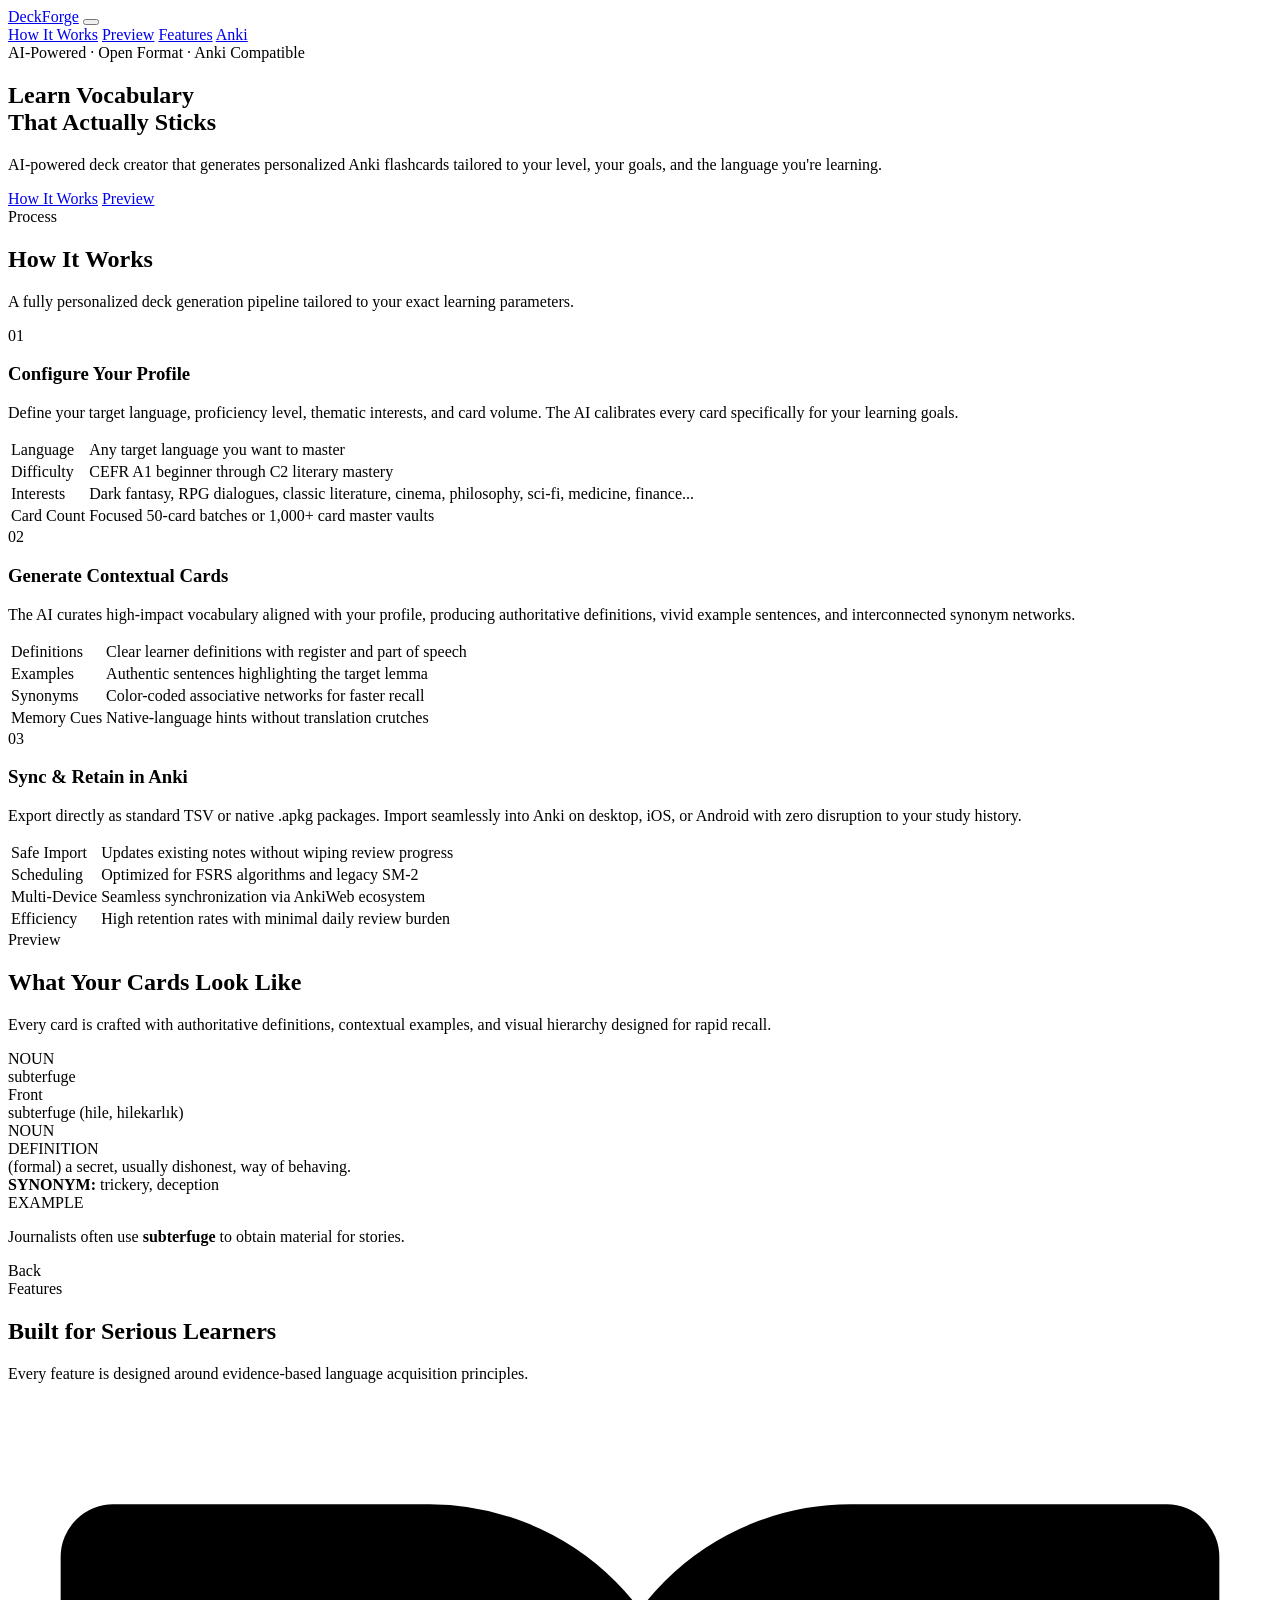
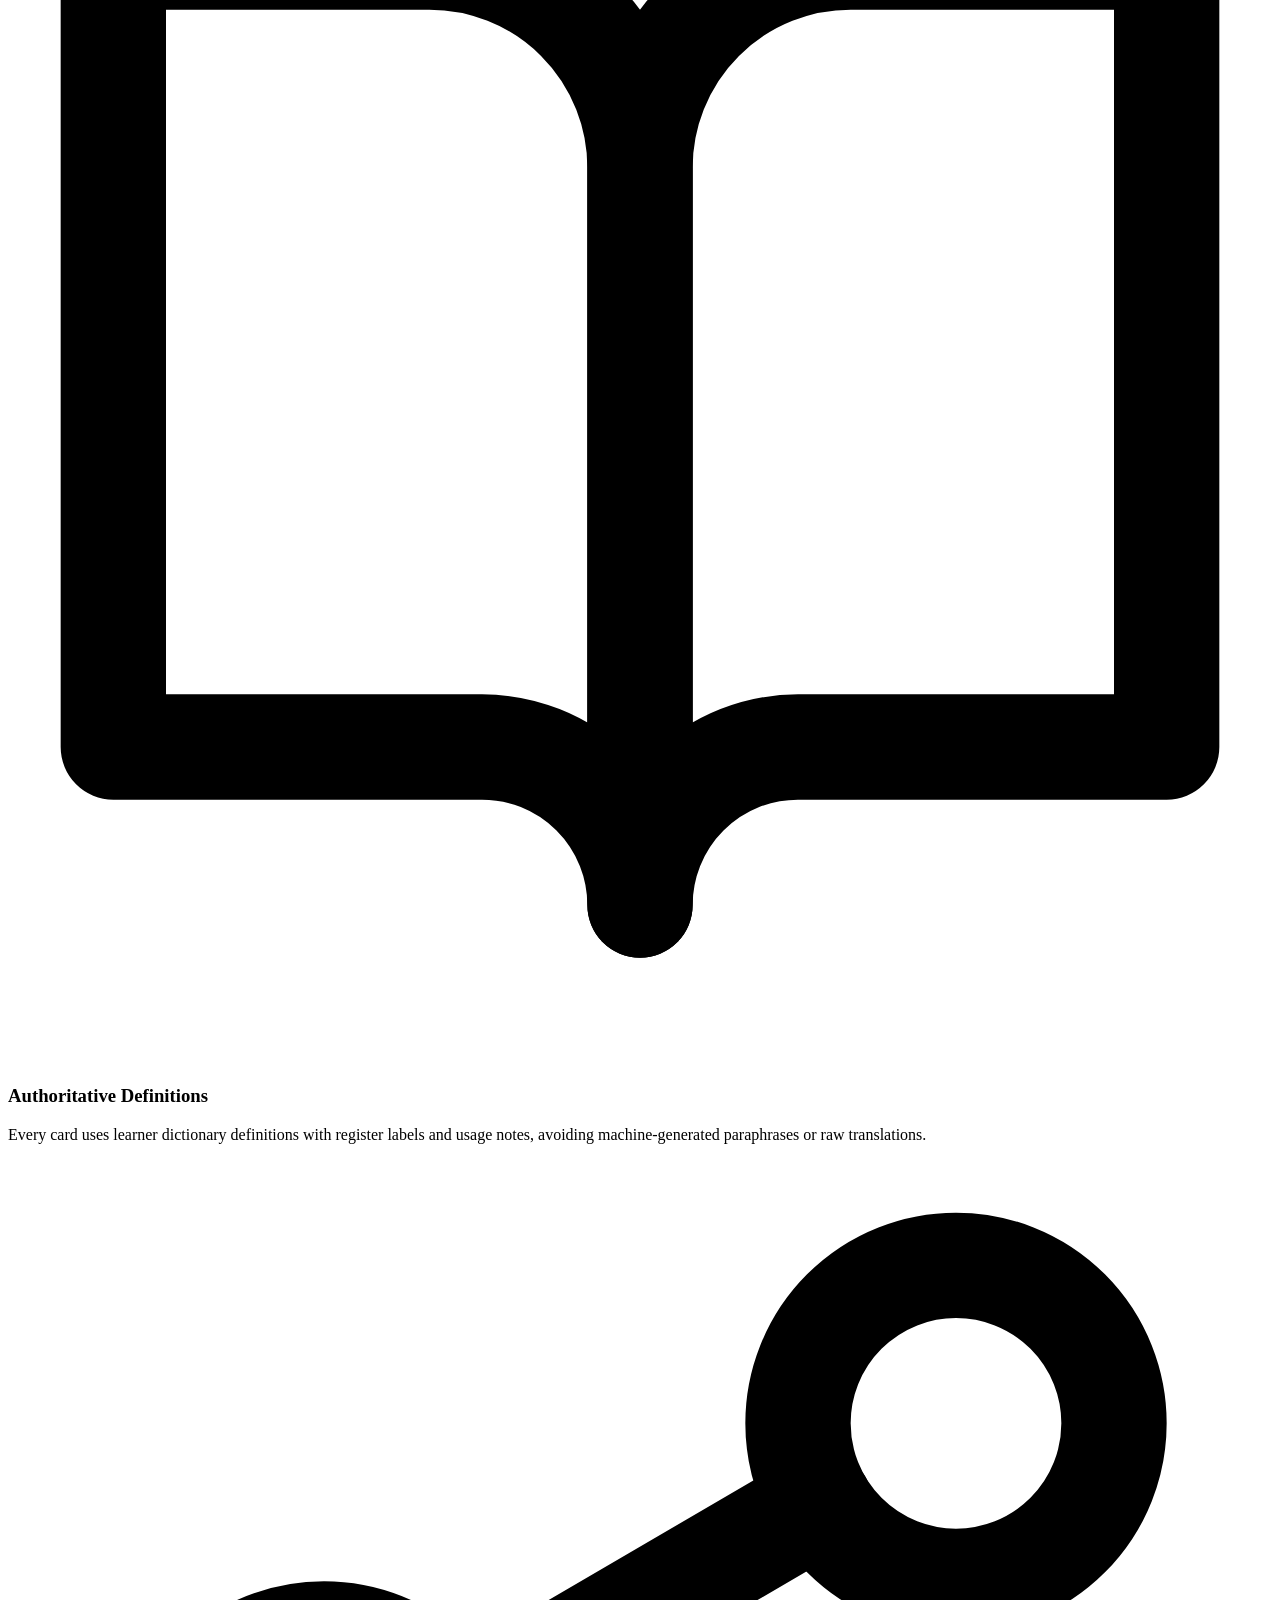
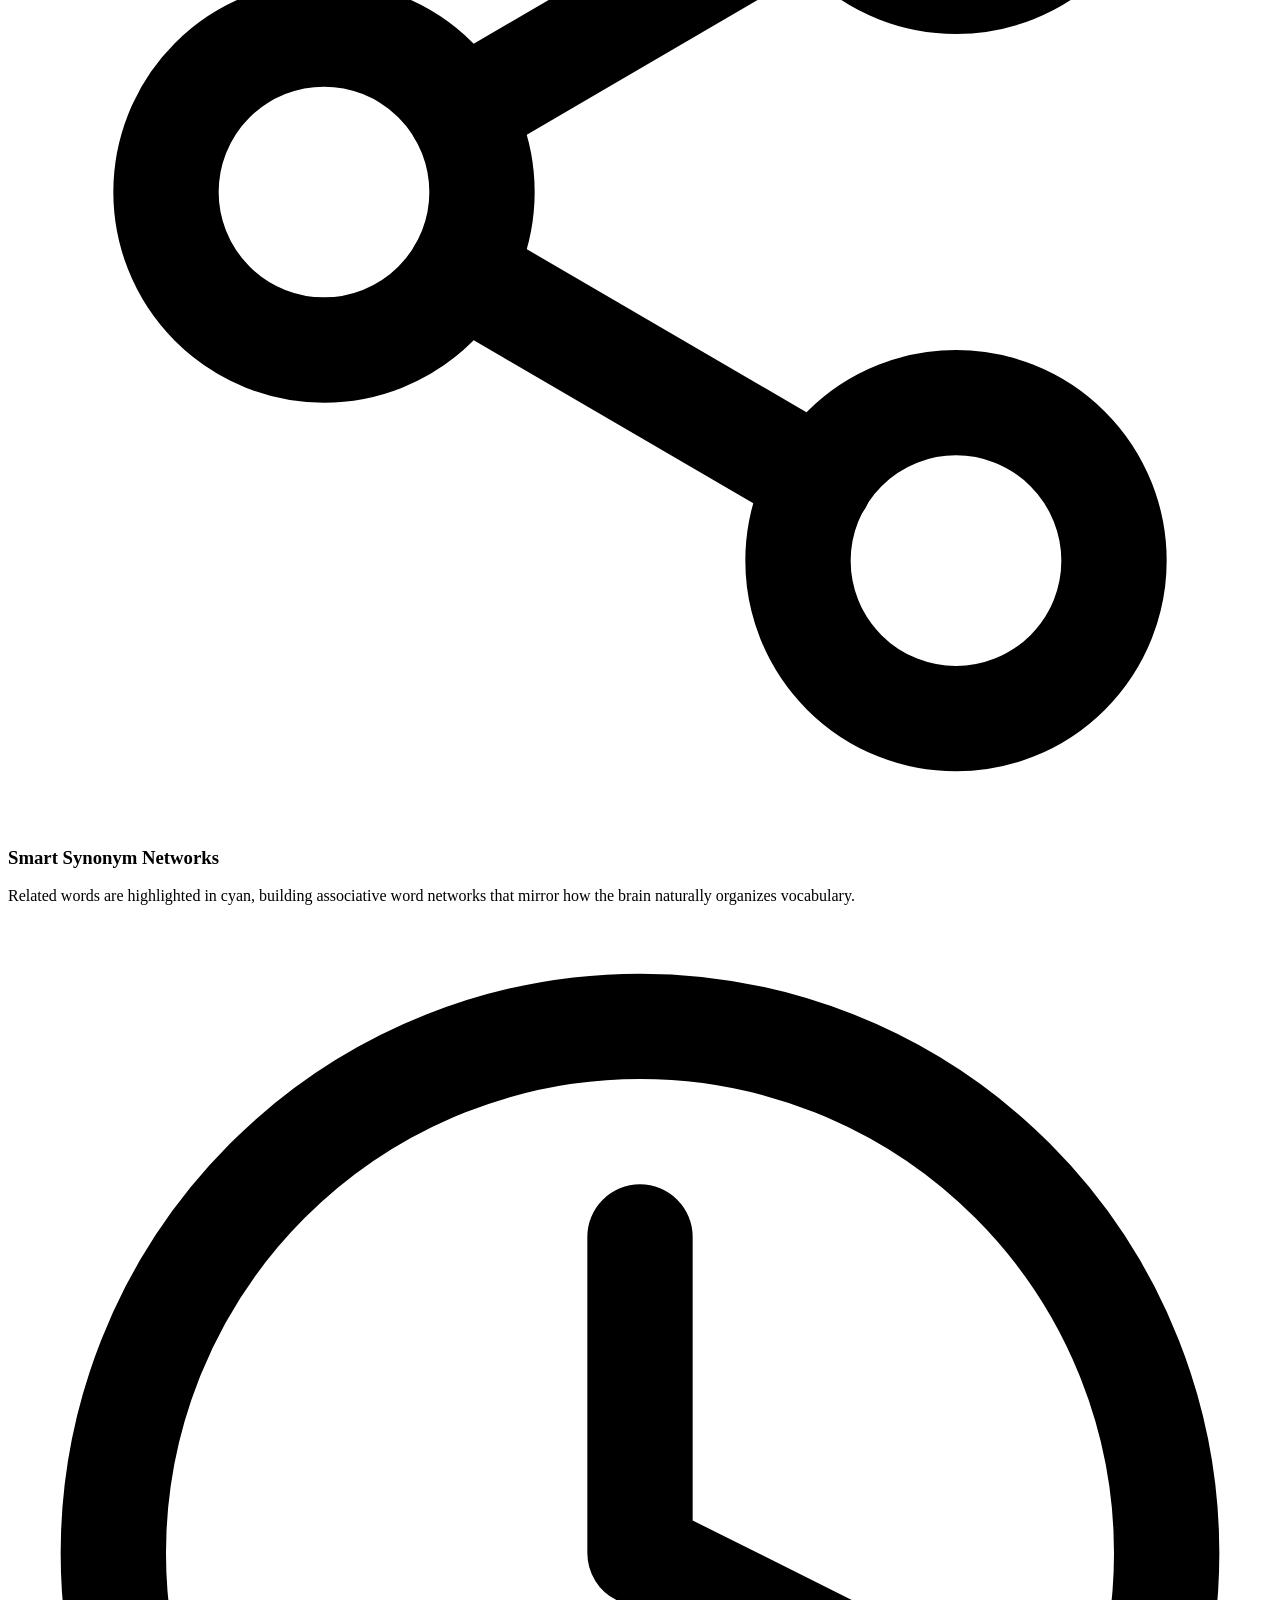
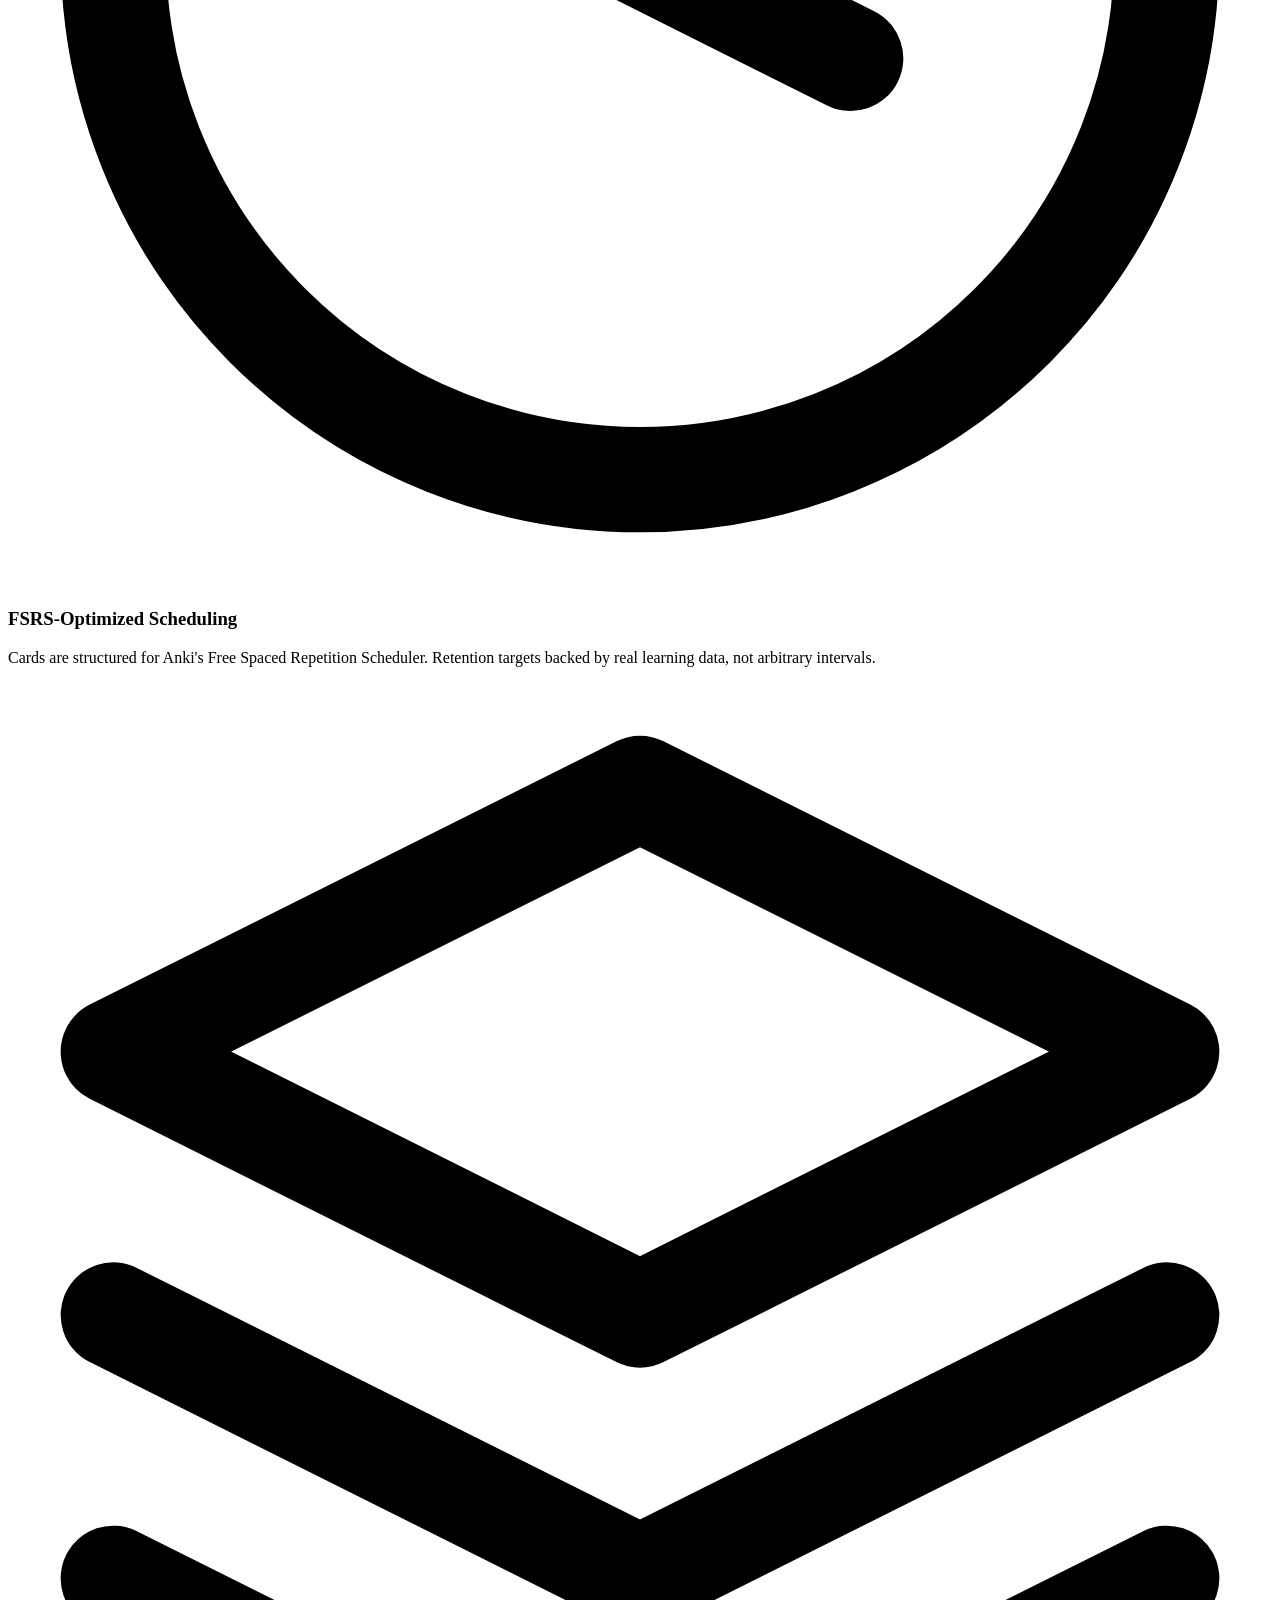
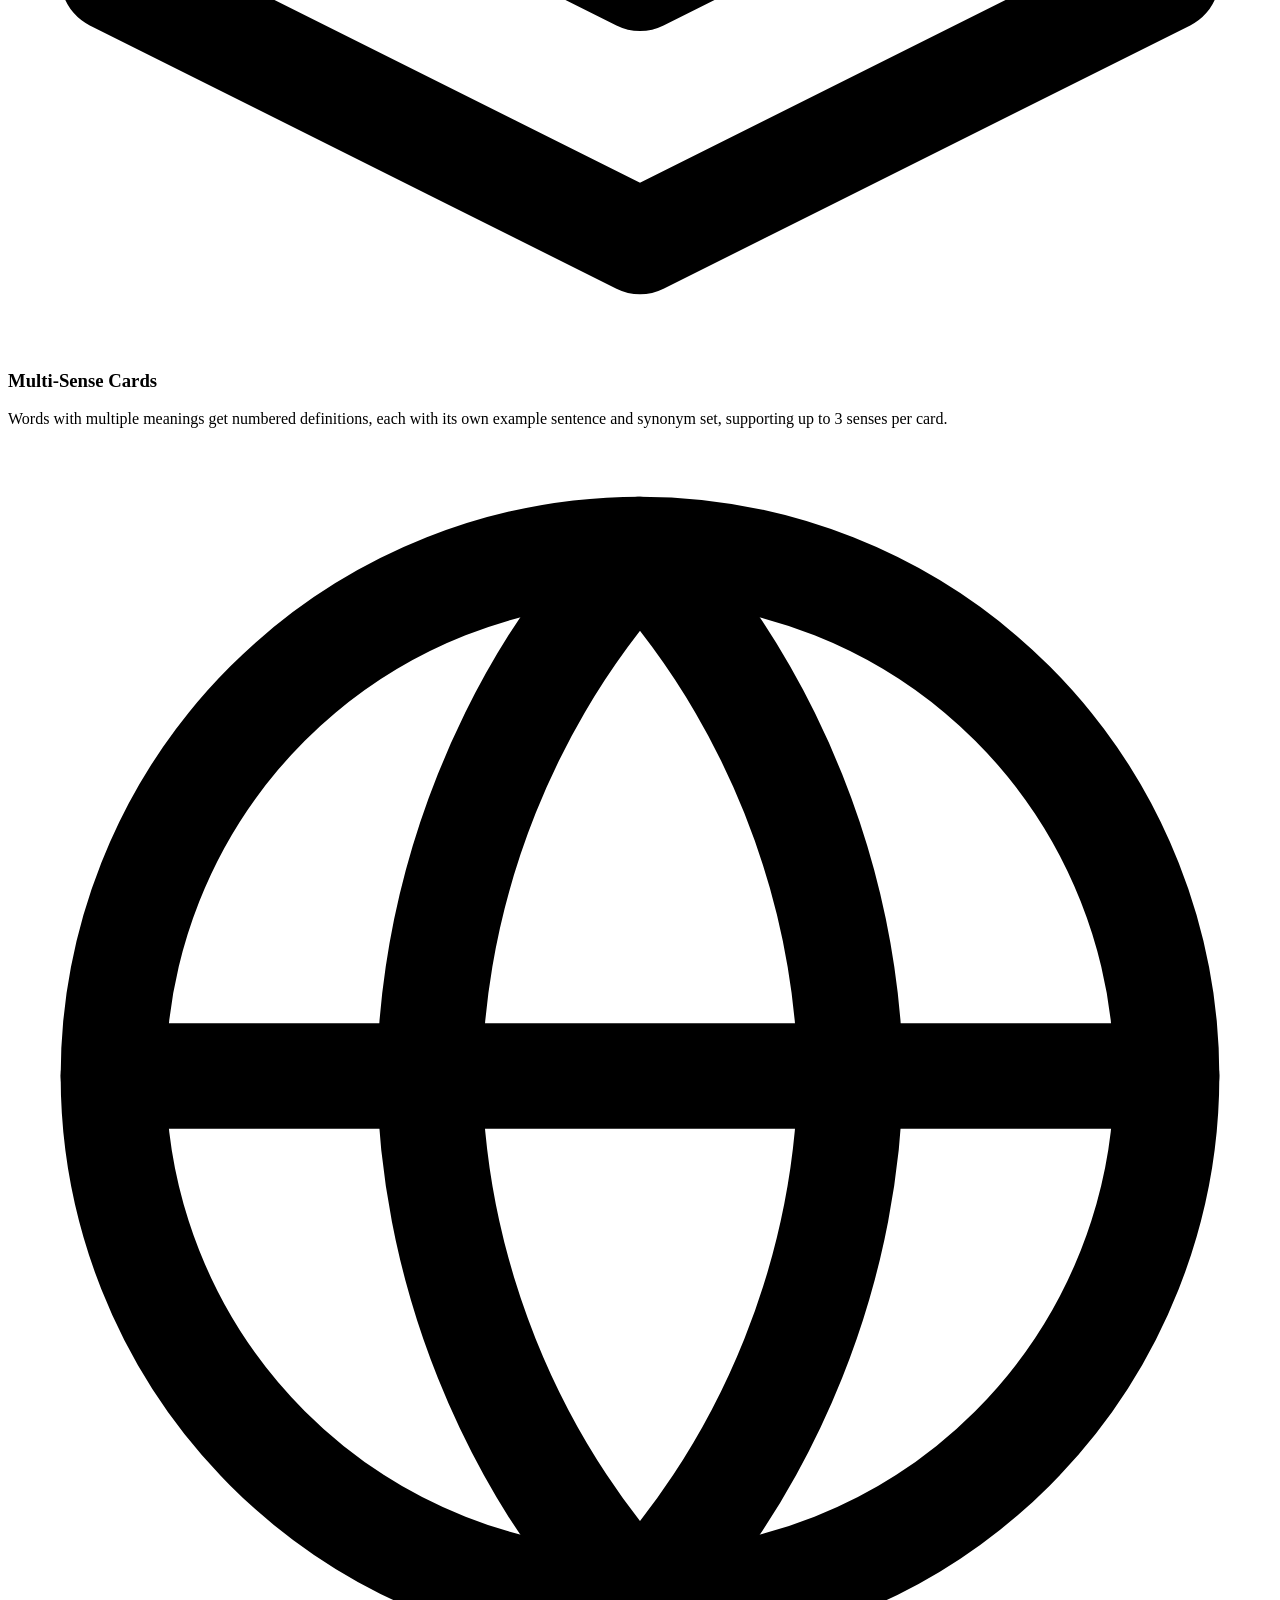
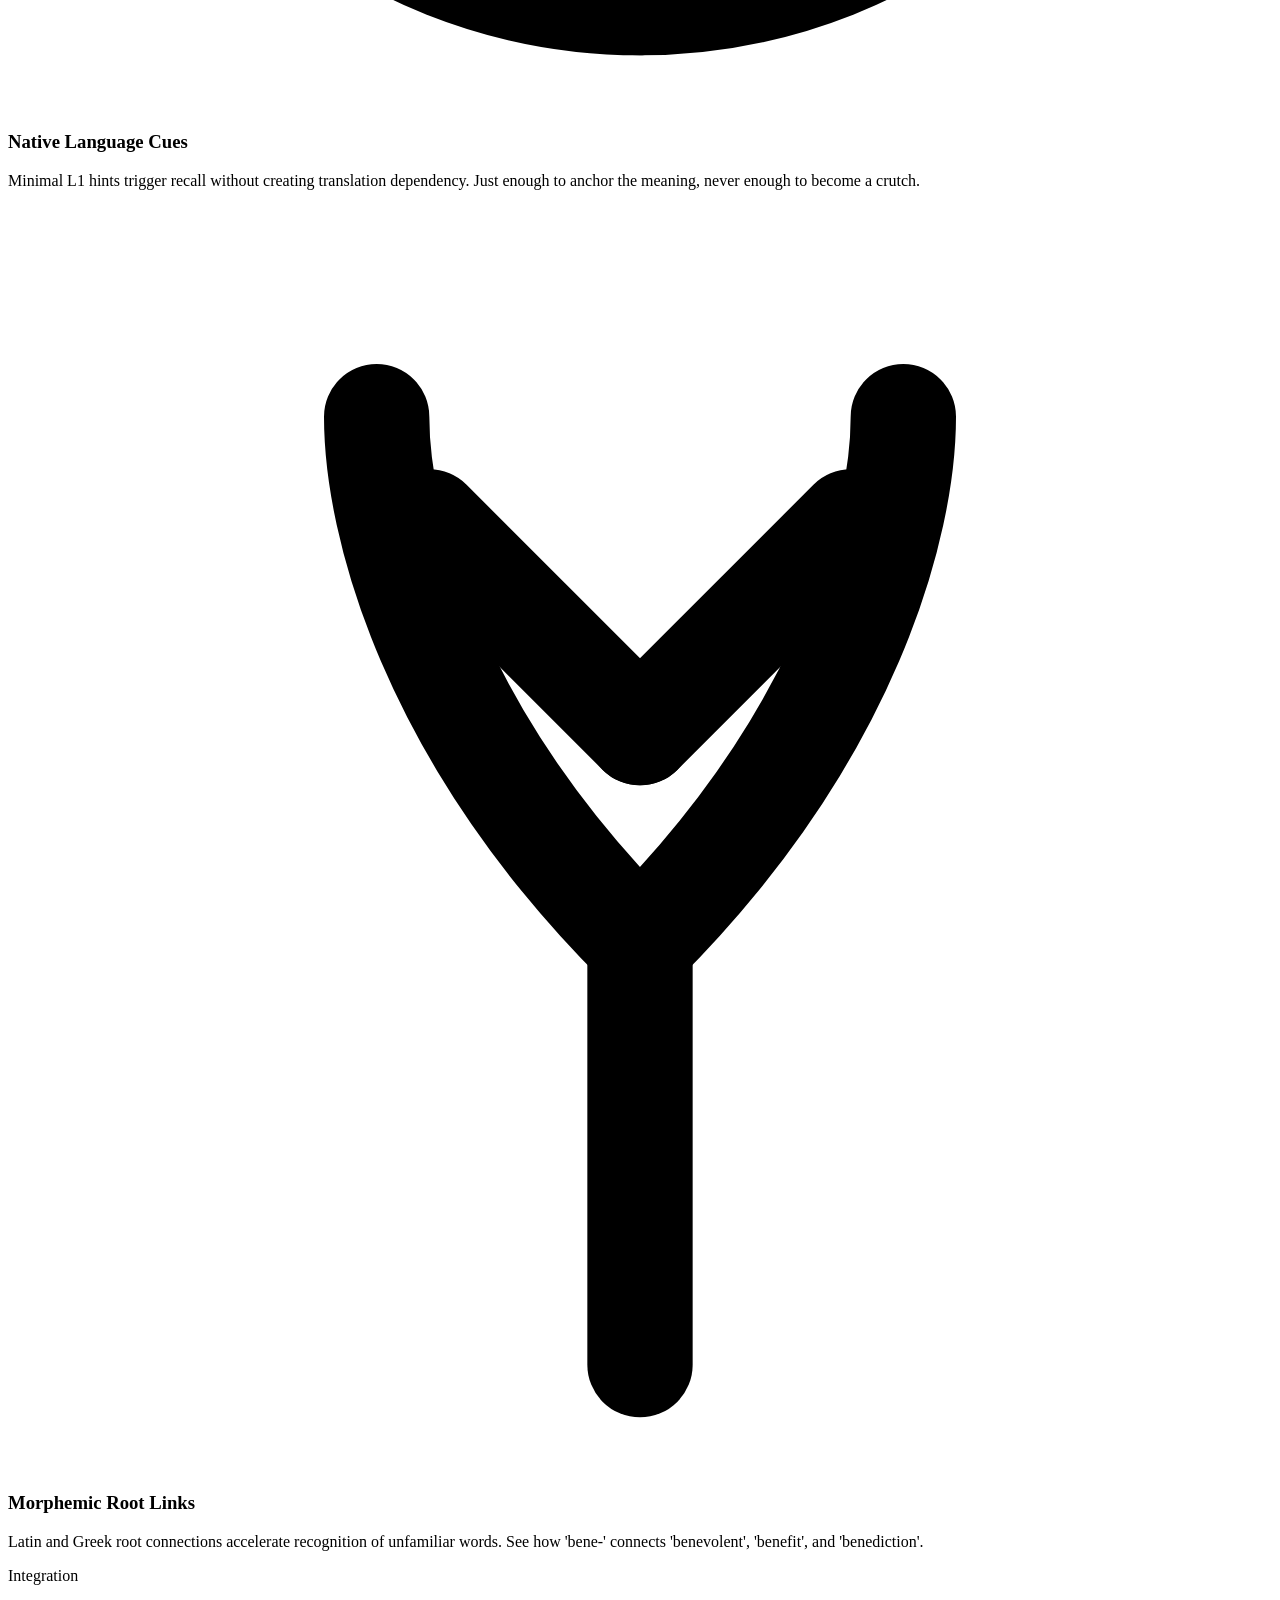
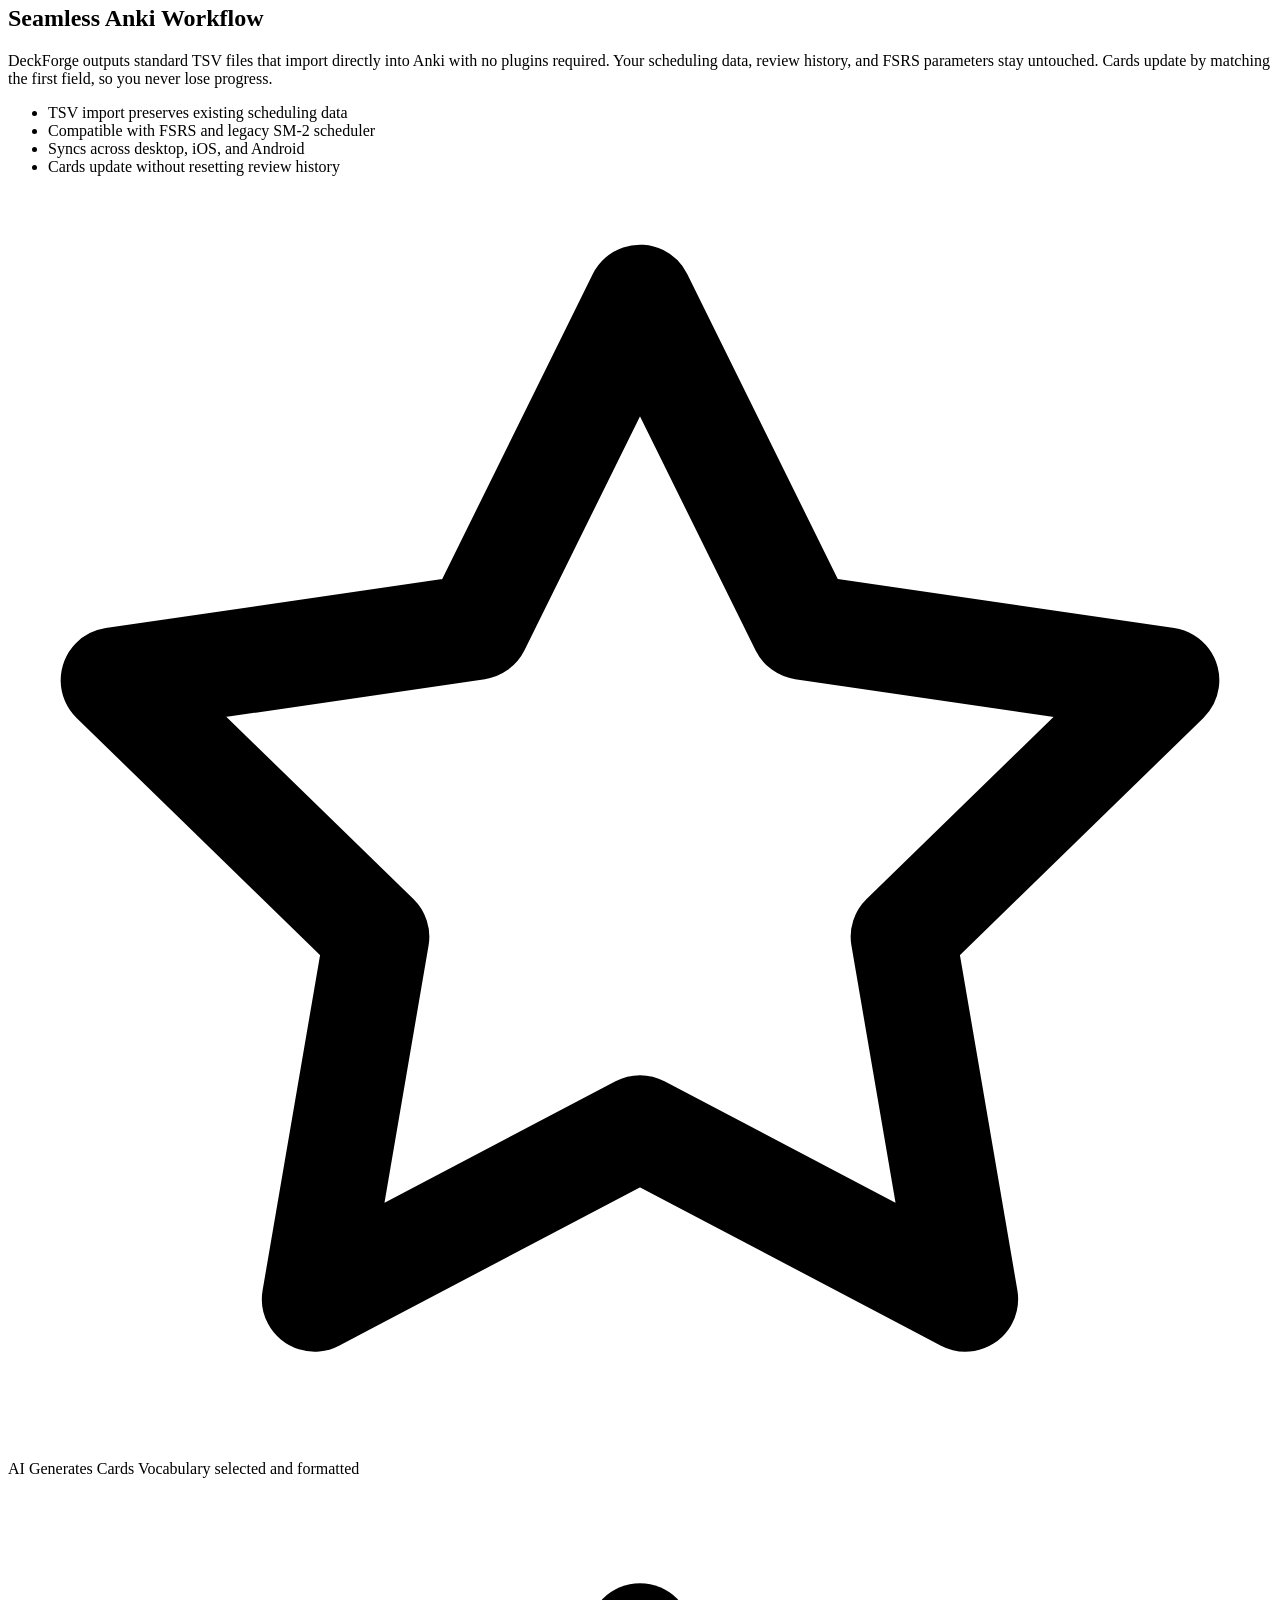
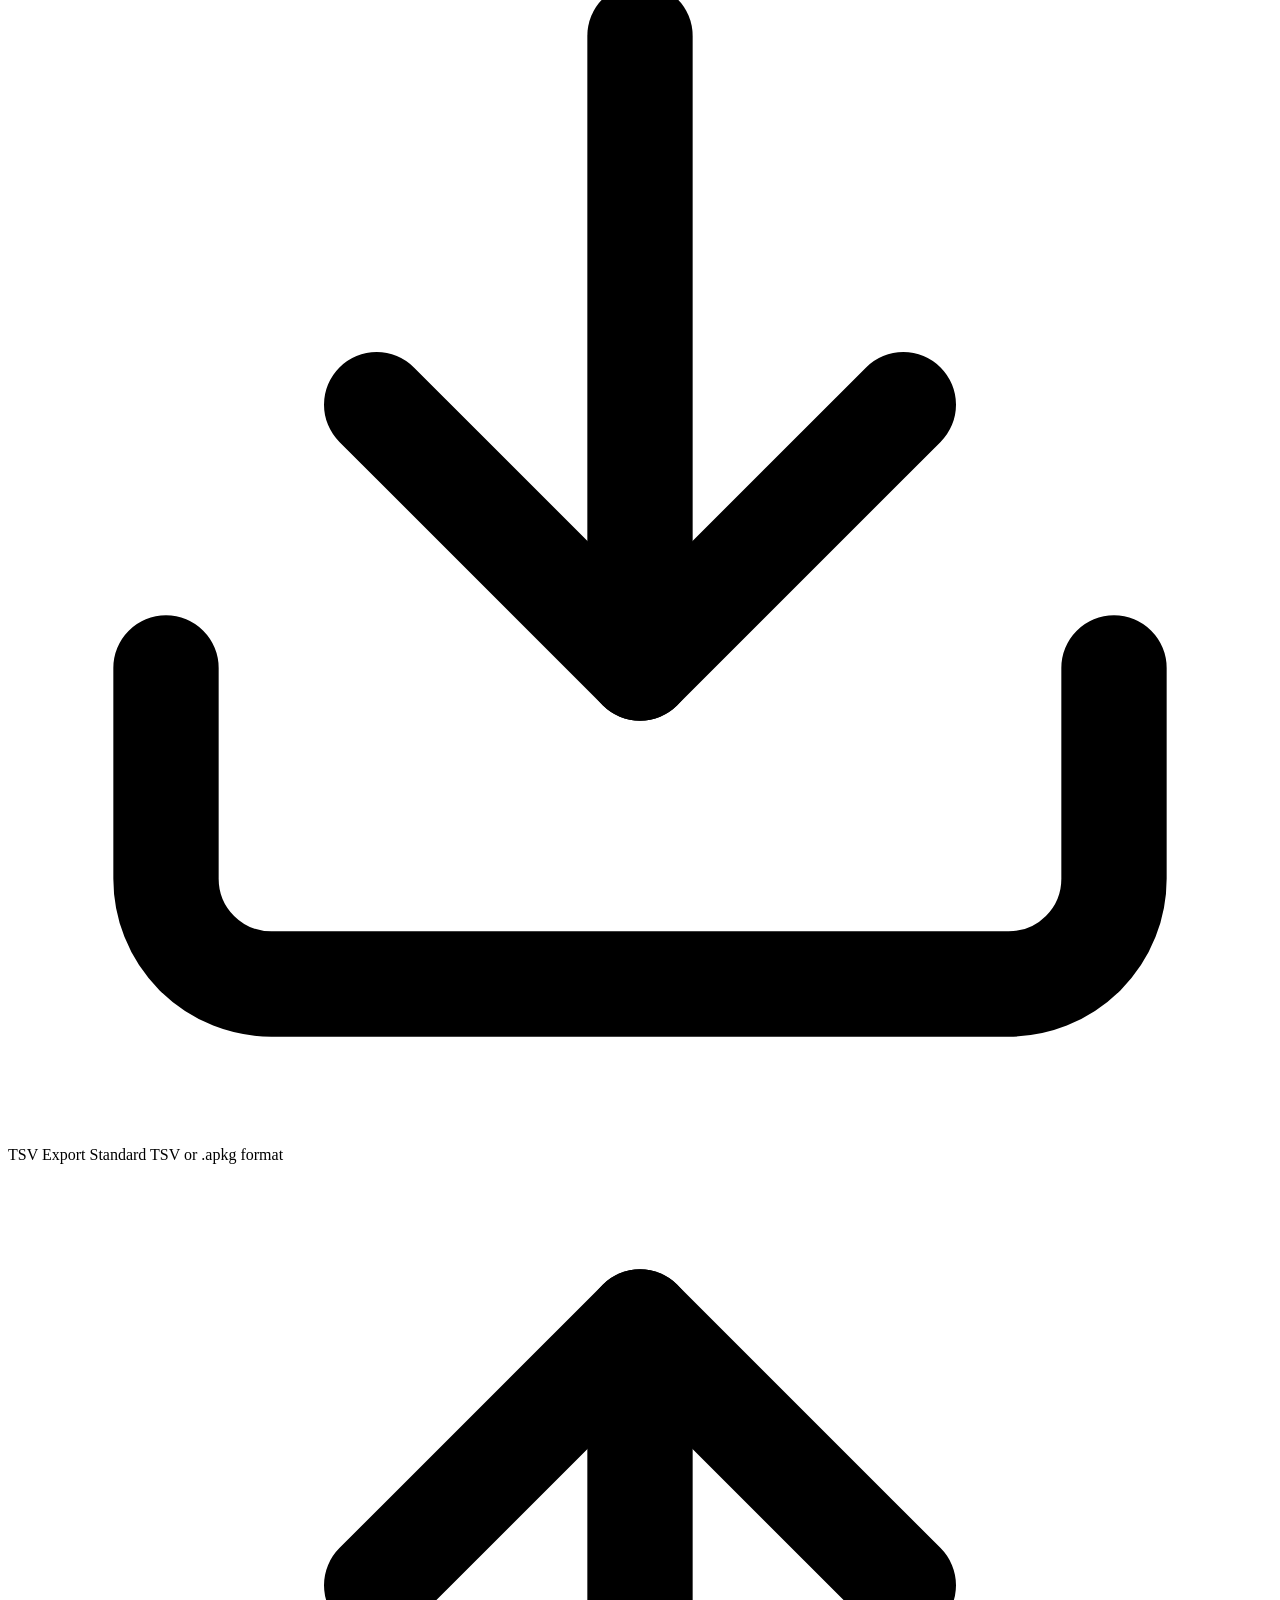
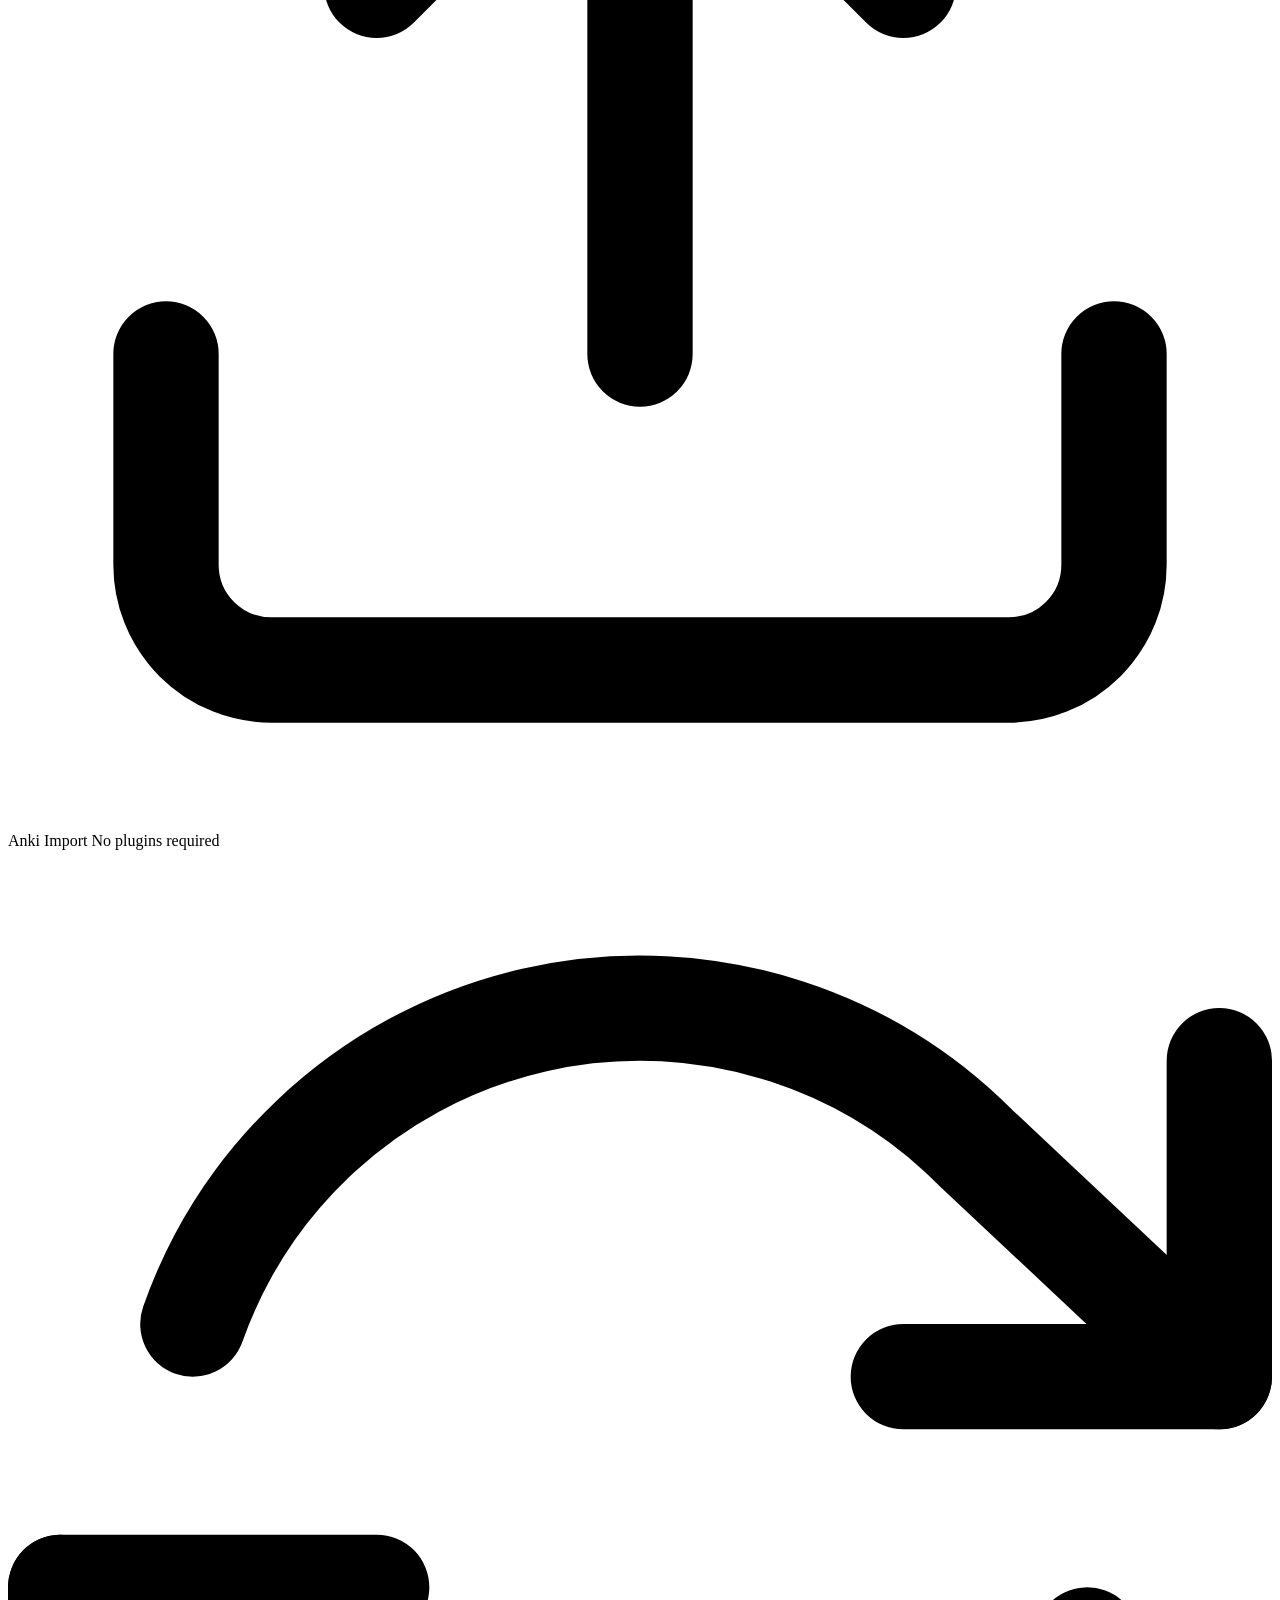
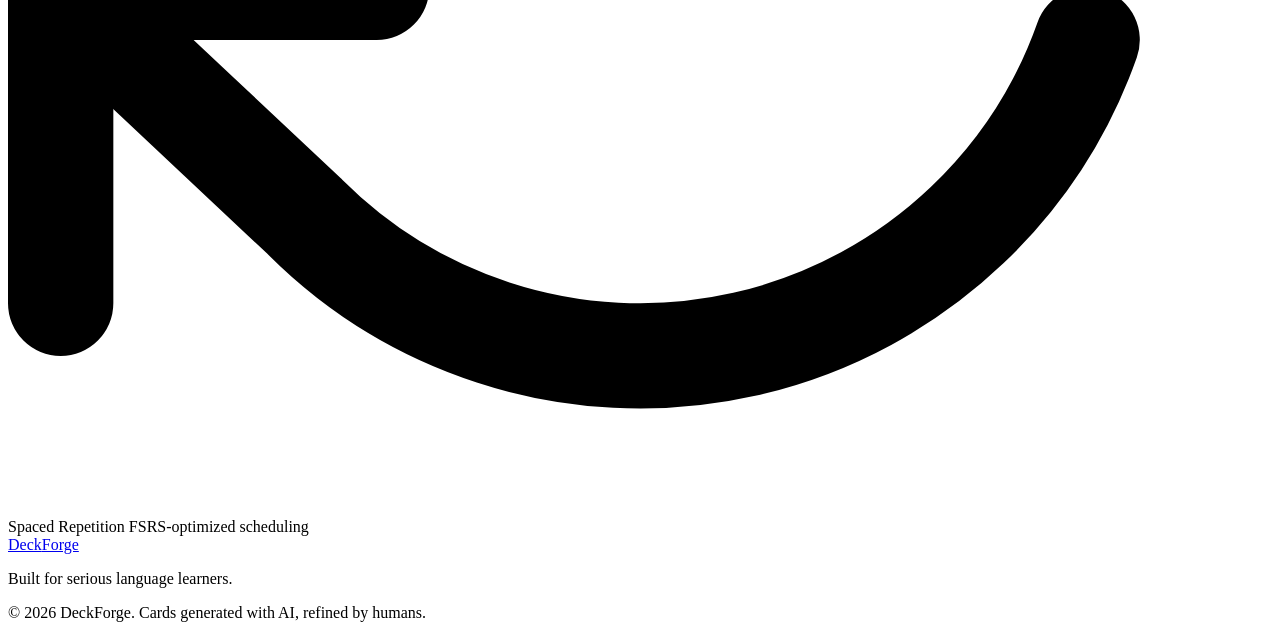
==== index.html @ fed59238 "Add files via upload" ====
<!DOCTYPE html>
<html lang="en">
<head>
  <meta charset="UTF-8">
  <meta name="viewport" content="width=device-width, initial-scale=1.0">
  <title>DeckForge: AI-Powered Vocabulary Deck Creator</title>
  <meta name="description" content="Generate personalized Anki flashcard decks with AI. Tailored vocabulary by language, interests, card count, and difficulty level with FSRS-optimized scheduling.">
  <link rel="stylesheet" href="css/style.css">
</head>
<body>
  <nav class="navbar">
    <div class="container">
      <a href="#hero" class="logo">Deck<span class="logo-accent">Forge</span></a>
      <button class="hamburger" aria-label="Menu">
        <span></span>
        <span></span>
        <span></span>
      </button>
      <div class="nav-links">
        <a href="#how-it-works">How It Works</a>
        <a href="#card-preview">Preview</a>
        <a href="#features">Features</a>
        <a href="#anki-integration">Anki</a>
      </div>
    </div>
  </nav>

  <main>
    <section id="hero">
      <div class="container">
        <div class="hero-content">
          <div class="hero-badge">AI-Powered · Open Format · Anki Compatible</div>
          <h1 class="hero-title">Learn Vocabulary<br>That Actually <span class="text-accent">Sticks</span></h1>
          <p class="hero-subtitle">AI-powered deck creator that generates personalized Anki flashcards tailored to your level, your goals, and the language you're learning.</p>
          <div class="hero-ctas">
            <a href="#how-it-works" class="btn btn-primary">How It Works</a>
            <a href="#card-preview" class="btn btn-secondary">Preview</a>
          </div>
        </div>
      </div>
    </section>

    <section id="how-it-works">
      <div class="container">
        <div class="section-header">
          <span class="overline">Process</span>
          <h2 class="section-title">How It Works</h2>
          <p class="section-subtitle">A fully personalized deck generation pipeline tailored to your exact learning parameters.</p>
        </div>
        <div class="steps-grid">
          <div class="step-card fade-in">
            <span class="step-number">01</span>
            <h3 class="step-title">Configure Your Profile</h3>
            <p class="step-desc">Define your target language, proficiency level, thematic interests, and card volume. The AI calibrates every card specifically for your learning goals.</p>
            <table class="step-table">
              <tbody>
                <tr>
                  <td class="table-key">Language</td>
                  <td class="table-val">Any target language you want to master</td>
                </tr>
                <tr>
                  <td class="table-key">Difficulty</td>
                  <td class="table-val">CEFR A1 beginner through C2 literary mastery</td>
                </tr>
                <tr>
                  <td class="table-key">Interests</td>
                  <td class="table-val">Dark fantasy, RPG dialogues, classic literature, cinema, philosophy, sci-fi, medicine, finance...</td>
                </tr>
                <tr>
                  <td class="table-key">Card Count</td>
                  <td class="table-val">Focused 50-card batches or 1,000+ card master vaults</td>
                </tr>
              </tbody>
            </table>
          </div>
          <div class="step-card fade-in">
            <span class="step-number">02</span>
            <h3 class="step-title">Generate Contextual Cards</h3>
            <p class="step-desc">The AI curates high-impact vocabulary aligned with your profile, producing authoritative definitions, vivid example sentences, and interconnected synonym networks.</p>
            <table class="step-table">
              <tbody>
                <tr>
                  <td class="table-key">Definitions</td>
                  <td class="table-val">Clear learner definitions with register and part of speech</td>
                </tr>
                <tr>
                  <td class="table-key">Examples</td>
                  <td class="table-val">Authentic sentences highlighting the target lemma</td>
                </tr>
                <tr>
                  <td class="table-key">Synonyms</td>
                  <td class="table-val">Color-coded associative networks for faster recall</td>
                </tr>
                <tr>
                  <td class="table-key">Memory Cues</td>
                  <td class="table-val">Native-language hints without translation crutches</td>
                </tr>
              </tbody>
            </table>
          </div>
          <div class="step-card fade-in">
            <span class="step-number">03</span>
            <h3 class="step-title">Sync & Retain in Anki</h3>
            <p class="step-desc">Export directly as standard TSV or native .apkg packages. Import seamlessly into Anki on desktop, iOS, or Android with zero disruption to your study history.</p>
            <table class="step-table">
              <tbody>
                <tr>
                  <td class="table-key">Safe Import</td>
                  <td class="table-val">Updates existing notes without wiping review progress</td>
                </tr>
                <tr>
                  <td class="table-key">Scheduling</td>
                  <td class="table-val">Optimized for FSRS algorithms and legacy SM-2</td>
                </tr>
                <tr>
                  <td class="table-key">Multi-Device</td>
                  <td class="table-val">Seamless synchronization via AnkiWeb ecosystem</td>
                </tr>
                <tr>
                  <td class="table-key">Efficiency</td>
                  <td class="table-val">High retention rates with minimal daily review burden</td>
                </tr>
              </tbody>
            </table>
          </div>
        </div>
      </div>
    </section>

    <section id="card-preview">
      <div class="container">
        <div class="section-header">
          <span class="overline">Preview</span>
          <h2 class="section-title">What Your Cards Look Like</h2>
          <p class="section-subtitle">Every card is crafted with authoritative definitions, contextual examples, and visual hierarchy designed for rapid recall.</p>
        </div>
        <div class="preview-area">
          <div class="preview-grid">
            <!-- Front Card -->
            <div class="preview-col">
              <div class="card-box">
                <div class="front-center">
                  <div class="badge-row">
                    <span class="type-badge">NOUN</span>
                  </div>
                  <div class="word-title">subterfuge</div>
                </div>
              </div>
              <span class="preview-label">Front</span>
            </div>

            <!-- Back Card -->
            <div class="preview-col">
              <div class="card-box">
                <div class="header-row">
                  <div class="word-group">
                    <span class="word-title-back">subterfuge</span>
                    <span class="turkish-cue">(hile, hilekarlık)</span>
                  </div>
                  <span class="type-badge">NOUN</span>
                </div>
                <div class="meaning-box">
                  <div class="section-label">DEFINITION</div>
                  <div class="meaning-text">(formal) a secret, usually dishonest, way of behaving.<br>
                    <span class="synonym-tag"><b>SYNONYM:</b> trickery, deception</span>
                  </div>
                </div>
                <div class="sentence-box">
                  <div class="section-label">EXAMPLE</div>
                  <p class="quote-text">Journalists often use <b>subterfuge</b> to obtain material for stories.</p>
                </div>
              </div>
              <span class="preview-label">Back</span>
            </div>
          </div>
        </div>
      </div>
    </section>

    <section id="features">
      <div class="container">
        <div class="section-header">
          <span class="overline">Features</span>
          <h2 class="section-title">Built for Serious Learners</h2>
          <p class="section-subtitle">Every feature is designed around evidence-based language acquisition principles.</p>
        </div>
        <div class="features-grid">
          <div class="feature-card fade-in">
            <div class="feature-icon">
              <svg viewBox="0 0 24 24" fill="none" stroke="currentColor" stroke-width="2" stroke-linecap="round" stroke-linejoin="round">
                <path d="M2 3h6a4 4 0 0 1 4 4v14a3 3 0 0 0-3-3H2z"></path>
                <path d="M22 3h-6a4 4 0 0 0-4 4v14a3 3 0 0 1 3-3h7z"></path>
              </svg>
            </div>
            <h3 class="feature-title">Authoritative Definitions</h3>
            <p class="feature-desc">Every card uses learner dictionary definitions with register labels and usage notes, avoiding machine-generated paraphrases or raw translations.</p>
          </div>
          
          <div class="feature-card fade-in">
            <div class="feature-icon">
              <svg viewBox="0 0 24 24" fill="none" stroke="currentColor" stroke-width="2" stroke-linecap="round" stroke-linejoin="round">
                <circle cx="18" cy="5" r="3"></circle>
                <circle cx="6" cy="12" r="3"></circle>
                <circle cx="18" cy="19" r="3"></circle>
                <line x1="8.59" y1="13.51" x2="15.42" y2="17.49"></line>
                <line x1="15.41" y1="6.51" x2="8.59" y2="10.49"></line>
              </svg>
            </div>
            <h3 class="feature-title">Smart Synonym Networks</h3>
            <p class="feature-desc">Related words are highlighted in cyan, building associative word networks that mirror how the brain naturally organizes vocabulary.</p>
          </div>

          <div class="feature-card fade-in">
            <div class="feature-icon">
              <svg viewBox="0 0 24 24" fill="none" stroke="currentColor" stroke-width="2" stroke-linecap="round" stroke-linejoin="round">
                <circle cx="12" cy="12" r="10"></circle>
                <polyline points="12 6 12 12 16 14"></polyline>
              </svg>
            </div>
            <h3 class="feature-title">FSRS-Optimized Scheduling</h3>
            <p class="feature-desc">Cards are structured for Anki's Free Spaced Repetition Scheduler. Retention targets backed by real learning data, not arbitrary intervals.</p>
          </div>

          <div class="feature-card fade-in">
            <div class="feature-icon">
              <svg viewBox="0 0 24 24" fill="none" stroke="currentColor" stroke-width="2" stroke-linecap="round" stroke-linejoin="round">
                <polygon points="12 2 2 7 12 12 22 7 12 2"></polygon>
                <polyline points="2 12 12 17 22 12"></polyline>
                <polyline points="2 17 12 22 22 17"></polyline>
              </svg>
            </div>
            <h3 class="feature-title">Multi-Sense Cards</h3>
            <p class="feature-desc">Words with multiple meanings get numbered definitions, each with its own example sentence and synonym set, supporting up to 3 senses per card.</p>
          </div>

          <div class="feature-card fade-in">
            <div class="feature-icon">
              <svg viewBox="0 0 24 24" fill="none" stroke="currentColor" stroke-width="2" stroke-linecap="round" stroke-linejoin="round">
                <circle cx="12" cy="12" r="10"></circle>
                <line x1="2" y1="12" x2="22" y2="12"></line>
                <path d="M12 2a15.3 15.3 0 0 1 4 10 15.3 15.3 0 0 1-4 10 15.3 15.3 0 0 1-4-10 15.3 15.3 0 0 1 4-10z"></path>
              </svg>
            </div>
            <h3 class="feature-title">Native Language Cues</h3>
            <p class="feature-desc">Minimal L1 hints trigger recall without creating translation dependency. Just enough to anchor the meaning, never enough to become a crutch.</p>
          </div>

          <div class="feature-card fade-in">
            <div class="feature-icon">
              <svg viewBox="0 0 24 24" fill="none" stroke="currentColor" stroke-width="2" stroke-linecap="round" stroke-linejoin="round">
                <path d="M12 22v-8"></path>
                <path d="M12 14c-4-4-5-8-5-10"></path>
                <path d="M12 14c4-4 5-8 5-10"></path>
                <path d="M12 10l-4-4"></path>
                <path d="M12 10l4-4"></path>
              </svg>
            </div>
            <h3 class="feature-title">Morphemic Root Links</h3>
            <p class="feature-desc">Latin and Greek root connections accelerate recognition of unfamiliar words. See how 'bene-' connects 'benevolent', 'benefit', and 'benediction'.</p>
          </div>
        </div>
      </div>
    </section>

    <section id="anki-integration" class="section">
      <div class="container">
        <div class="integration-split">
          <div class="integration-content">
            <span class="overline">Integration</span>
            <h2 class="section-title">Seamless Anki Workflow</h2>
            <p>DeckForge outputs standard TSV files that import directly into Anki with no plugins required. Your scheduling data, review history, and FSRS parameters stay untouched. Cards update by matching the first field, so you never lose progress.</p>
            <ul class="integration-list">
              <li>TSV import preserves existing scheduling data</li>
              <li>Compatible with FSRS and legacy SM-2 scheduler</li>
              <li>Syncs across desktop, iOS, and Android</li>
              <li>Cards update without resetting review history</li>
            </ul>
          </div>
          <div class="integration-workflow">
            <div class="workflow-step">
              <div class="workflow-icon">
                <svg viewBox="0 0 24 24" fill="none" stroke="currentColor" stroke-width="2" stroke-linecap="round" stroke-linejoin="round">
                  <polygon points="12 2 15.09 8.26 22 9.27 17 14.14 18.18 21.02 12 17.77 5.82 21.02 7 14.14 2 9.27 8.91 8.26 12 2"></polygon>
                </svg>
              </div>
              <div class="workflow-text">
                <span class="workflow-step-title">AI Generates Cards</span>
                <span class="workflow-step-desc">Vocabulary selected and formatted</span>
              </div>
            </div>
            
            <div class="workflow-step">
              <div class="workflow-icon">
                <svg viewBox="0 0 24 24" fill="none" stroke="currentColor" stroke-width="2" stroke-linecap="round" stroke-linejoin="round">
                  <path d="M21 15v4a2 2 0 0 1-2 2H5a2 2 0 0 1-2-2v-4"></path>
                  <polyline points="7 10 12 15 17 10"></polyline>
                  <line x1="12" y1="15" x2="12" y2="3"></line>
                </svg>
              </div>
              <div class="workflow-text">
                <span class="workflow-step-title">TSV Export</span>
                <span class="workflow-step-desc">Standard TSV or .apkg format</span>
              </div>
            </div>
            
            <div class="workflow-step">
              <div class="workflow-icon">
                <svg viewBox="0 0 24 24" fill="none" stroke="currentColor" stroke-width="2" stroke-linecap="round" stroke-linejoin="round">
                  <path d="M21 15v4a2 2 0 0 1-2 2H5a2 2 0 0 1-2-2v-4"></path>
                  <polyline points="17 8 12 3 7 8"></polyline>
                  <line x1="12" y1="3" x2="12" y2="15"></line>
                </svg>
              </div>
              <div class="workflow-text">
                <span class="workflow-step-title">Anki Import</span>
                <span class="workflow-step-desc">No plugins required</span>
              </div>
            </div>
            
            <div class="workflow-step">
              <div class="workflow-icon">
                <svg viewBox="0 0 24 24" fill="none" stroke="currentColor" stroke-width="2" stroke-linecap="round" stroke-linejoin="round">
                  <polyline points="23 4 23 10 17 10"></polyline>
                  <polyline points="1 20 1 14 7 14"></polyline>
                  <path d="M3.51 9a9 9 0 0 1 14.85-3.36L23 10M1 14l4.64 4.36A9 9 0 0 0 20.49 15"></path>
                </svg>
              </div>
              <div class="workflow-text">
                <span class="workflow-step-title">Spaced Repetition</span>
                <span class="workflow-step-desc">FSRS-optimized scheduling</span>
              </div>
            </div>
          </div>
        </div>
      </div>
    </section>
  </main>

  <footer class="footer">
    <div class="container">
      <div class="footer-top">
        <a href="#hero" class="logo">Deck<span class="logo-accent">Forge</span></a>
        <p class="footer-tagline">Built for serious language learners.</p>
      </div>
      <div class="footer-bottom">
        <p class="copyright">© 2026 DeckForge. Cards generated with AI, refined by humans.</p>
      </div>
    </div>
  </footer>

  <script src="js/main.js"></script>
</body>
</html>
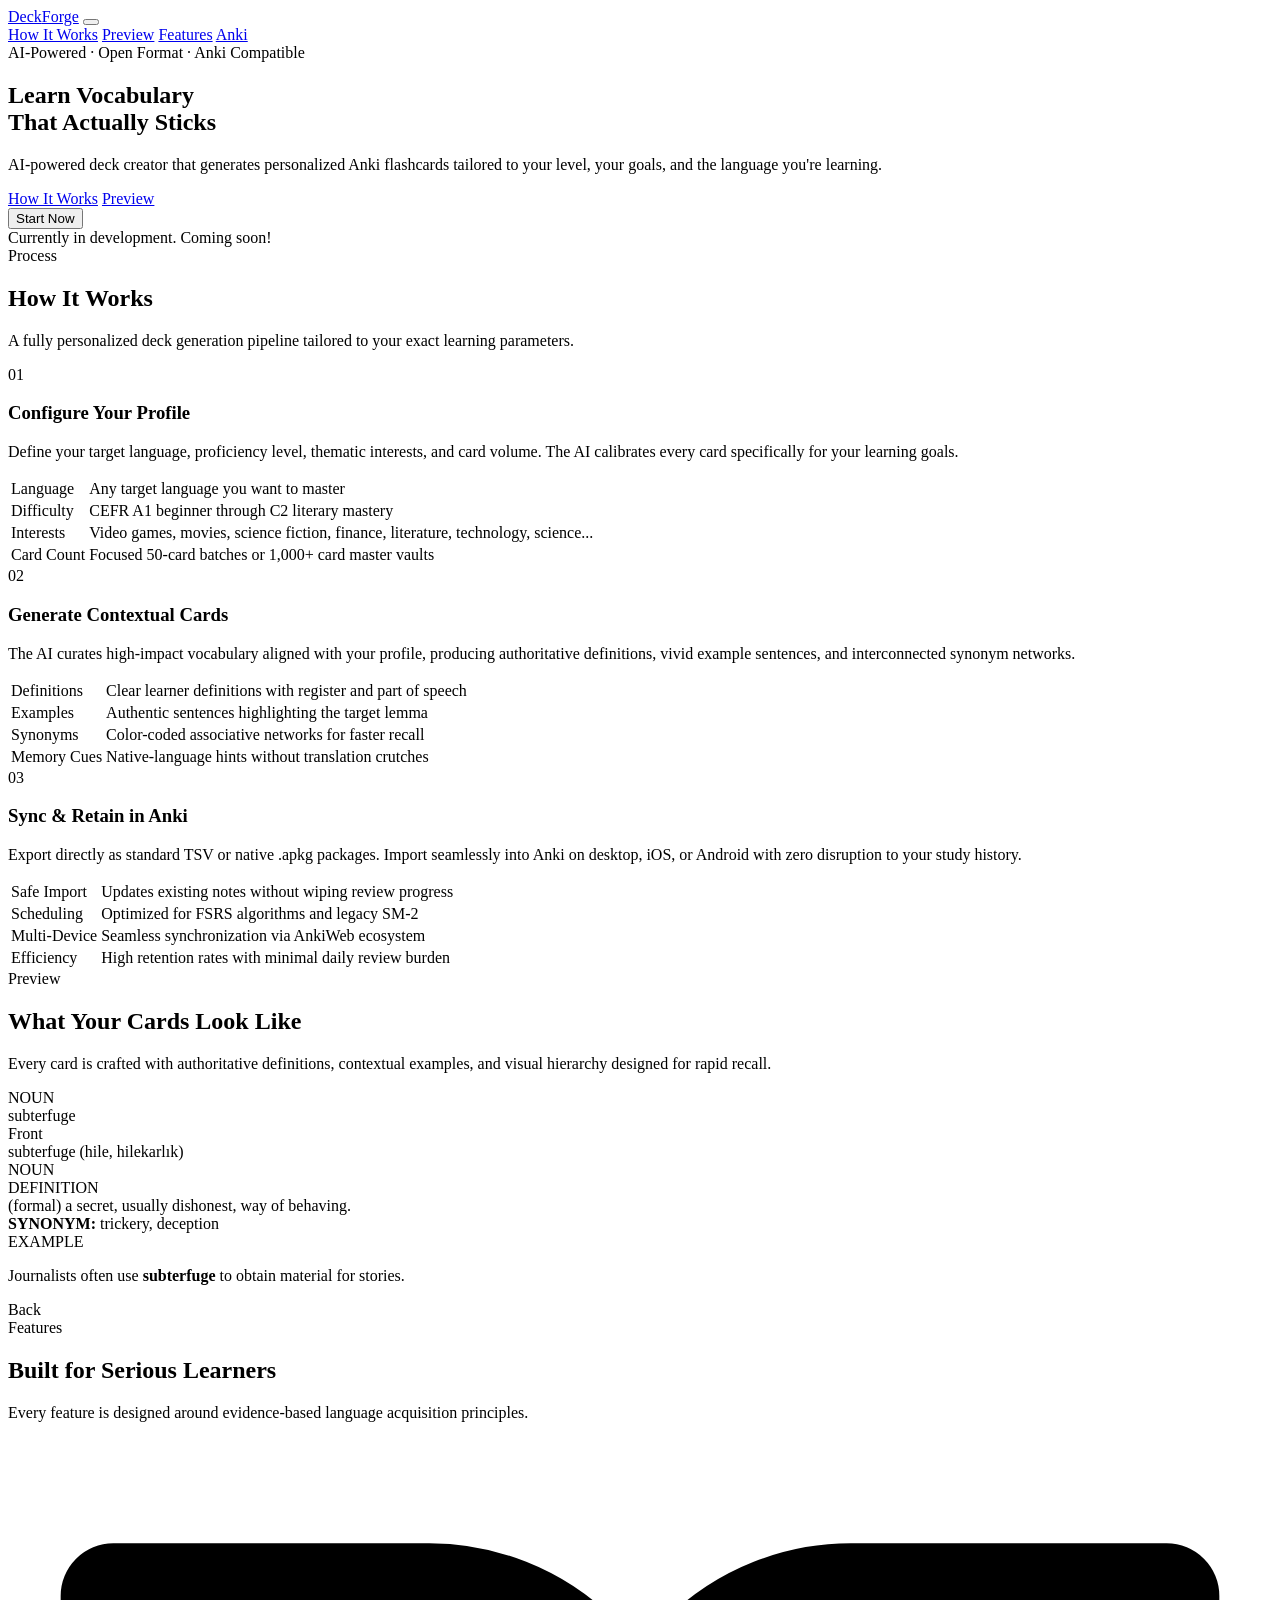
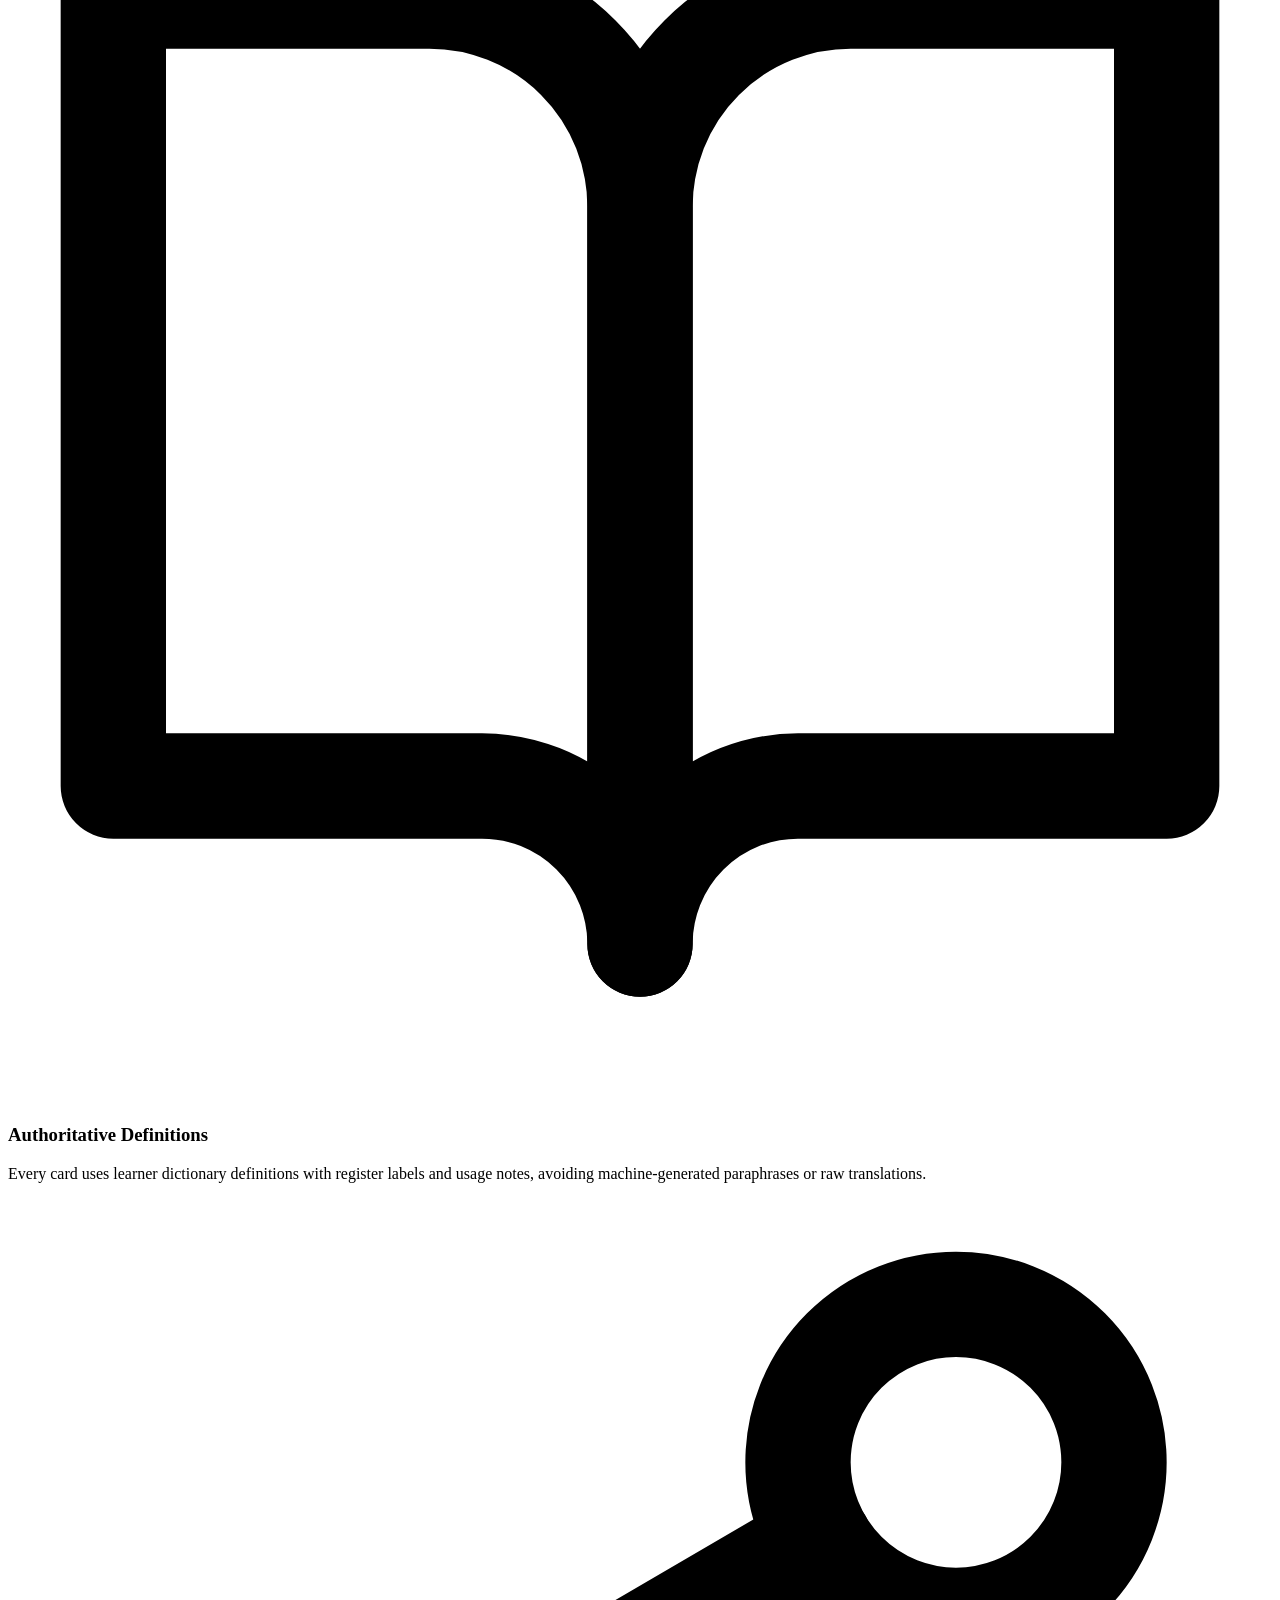
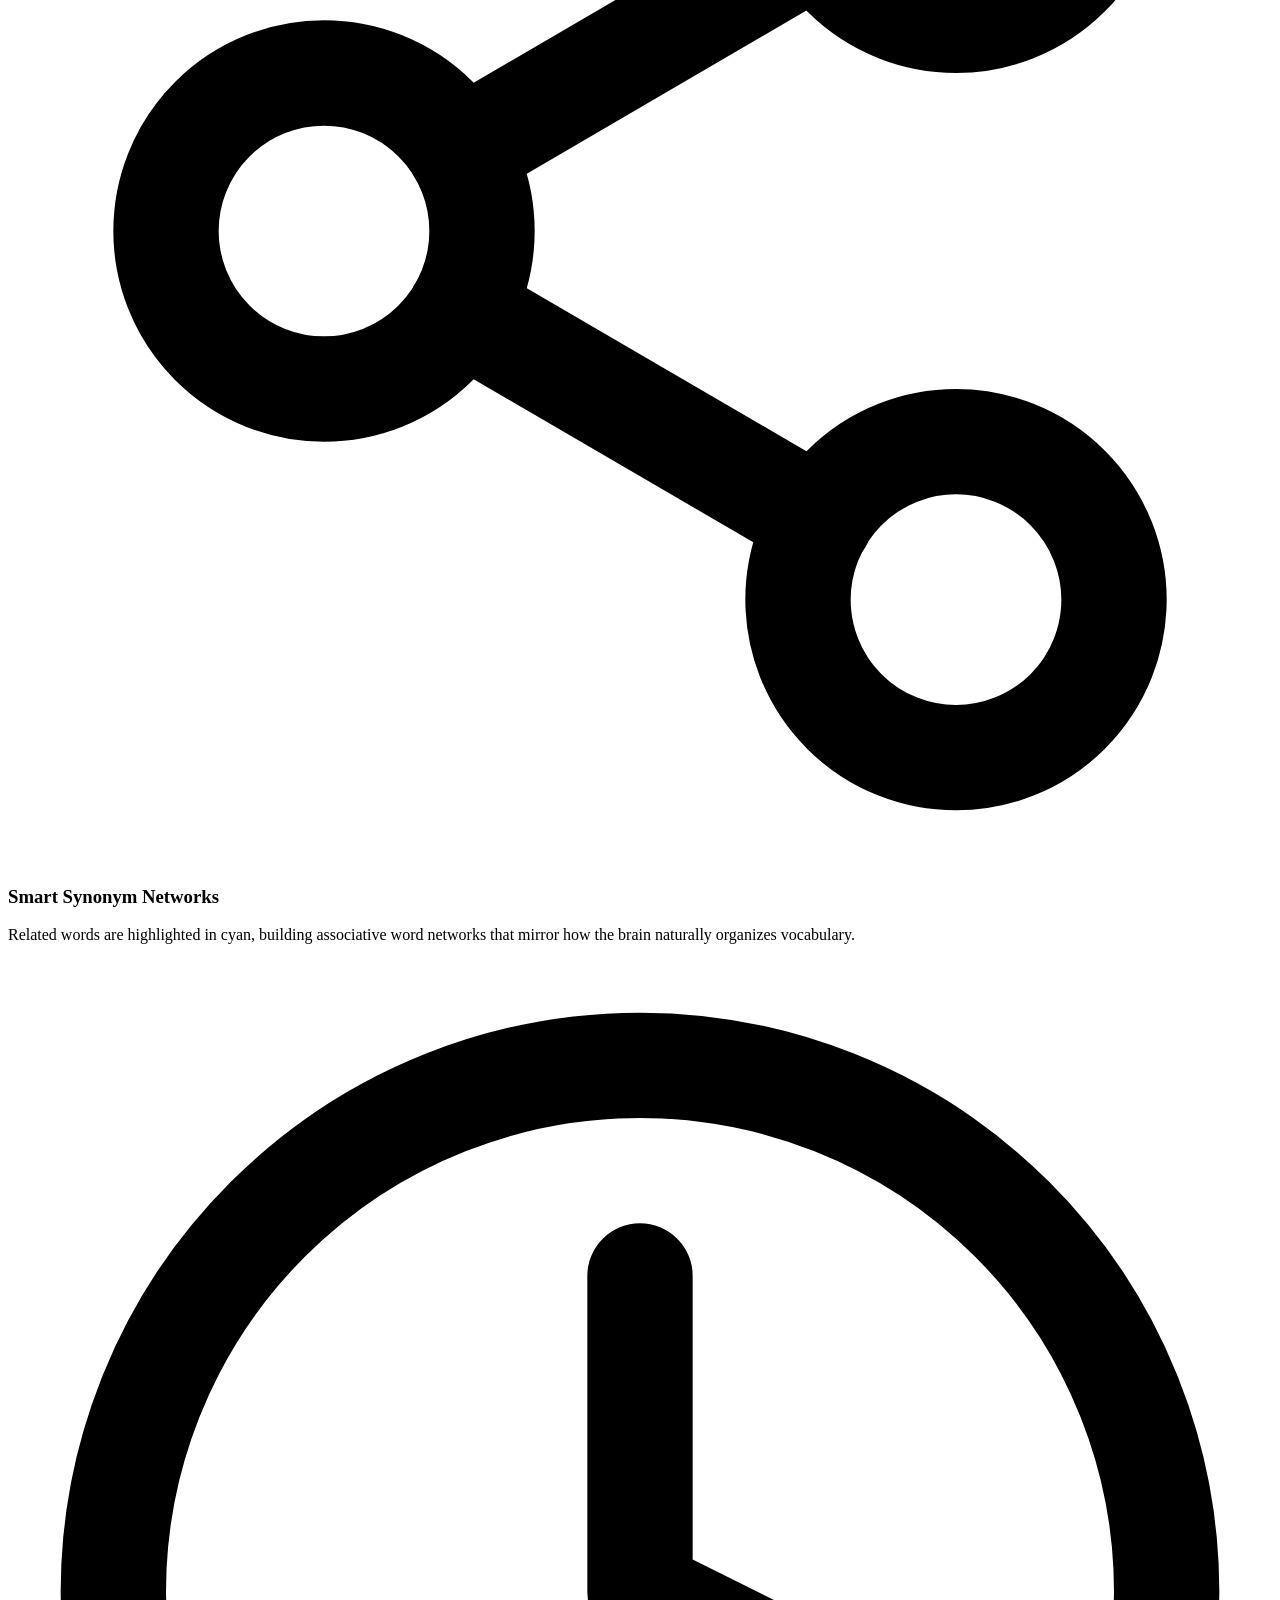
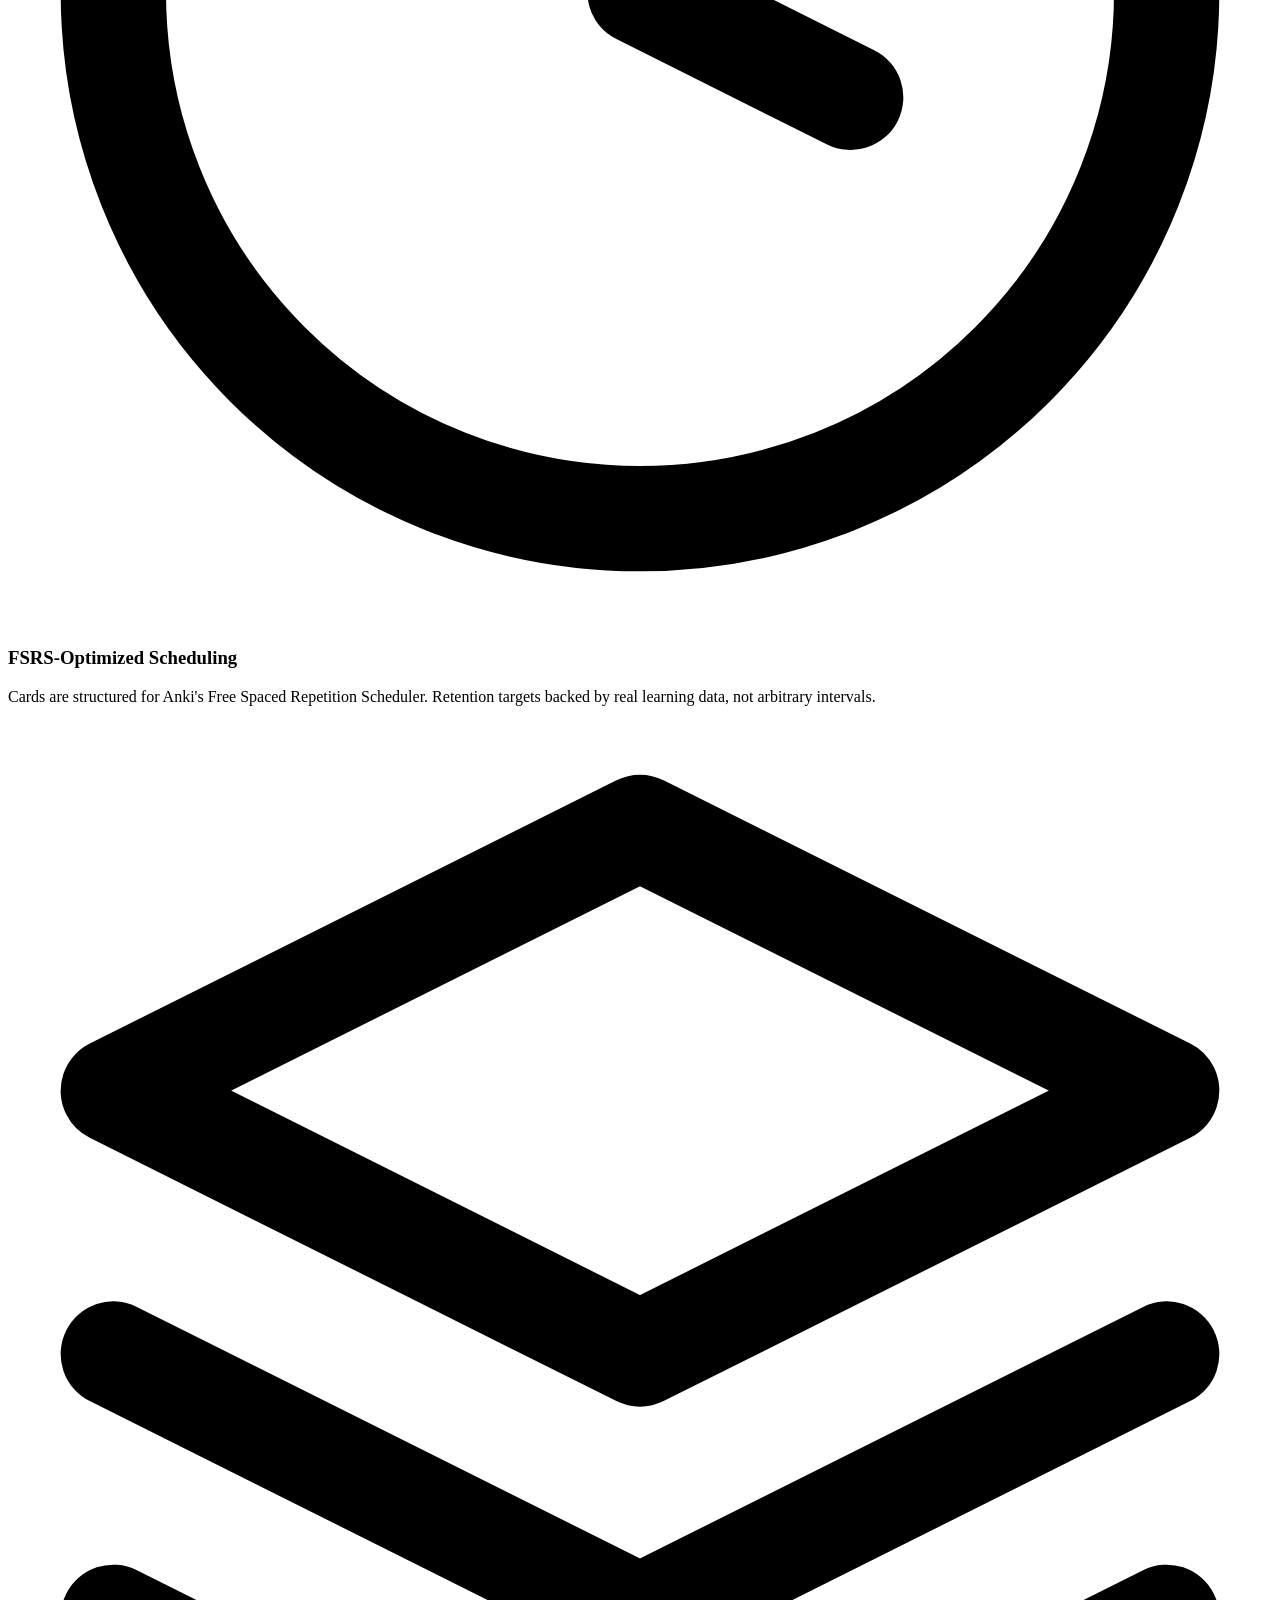
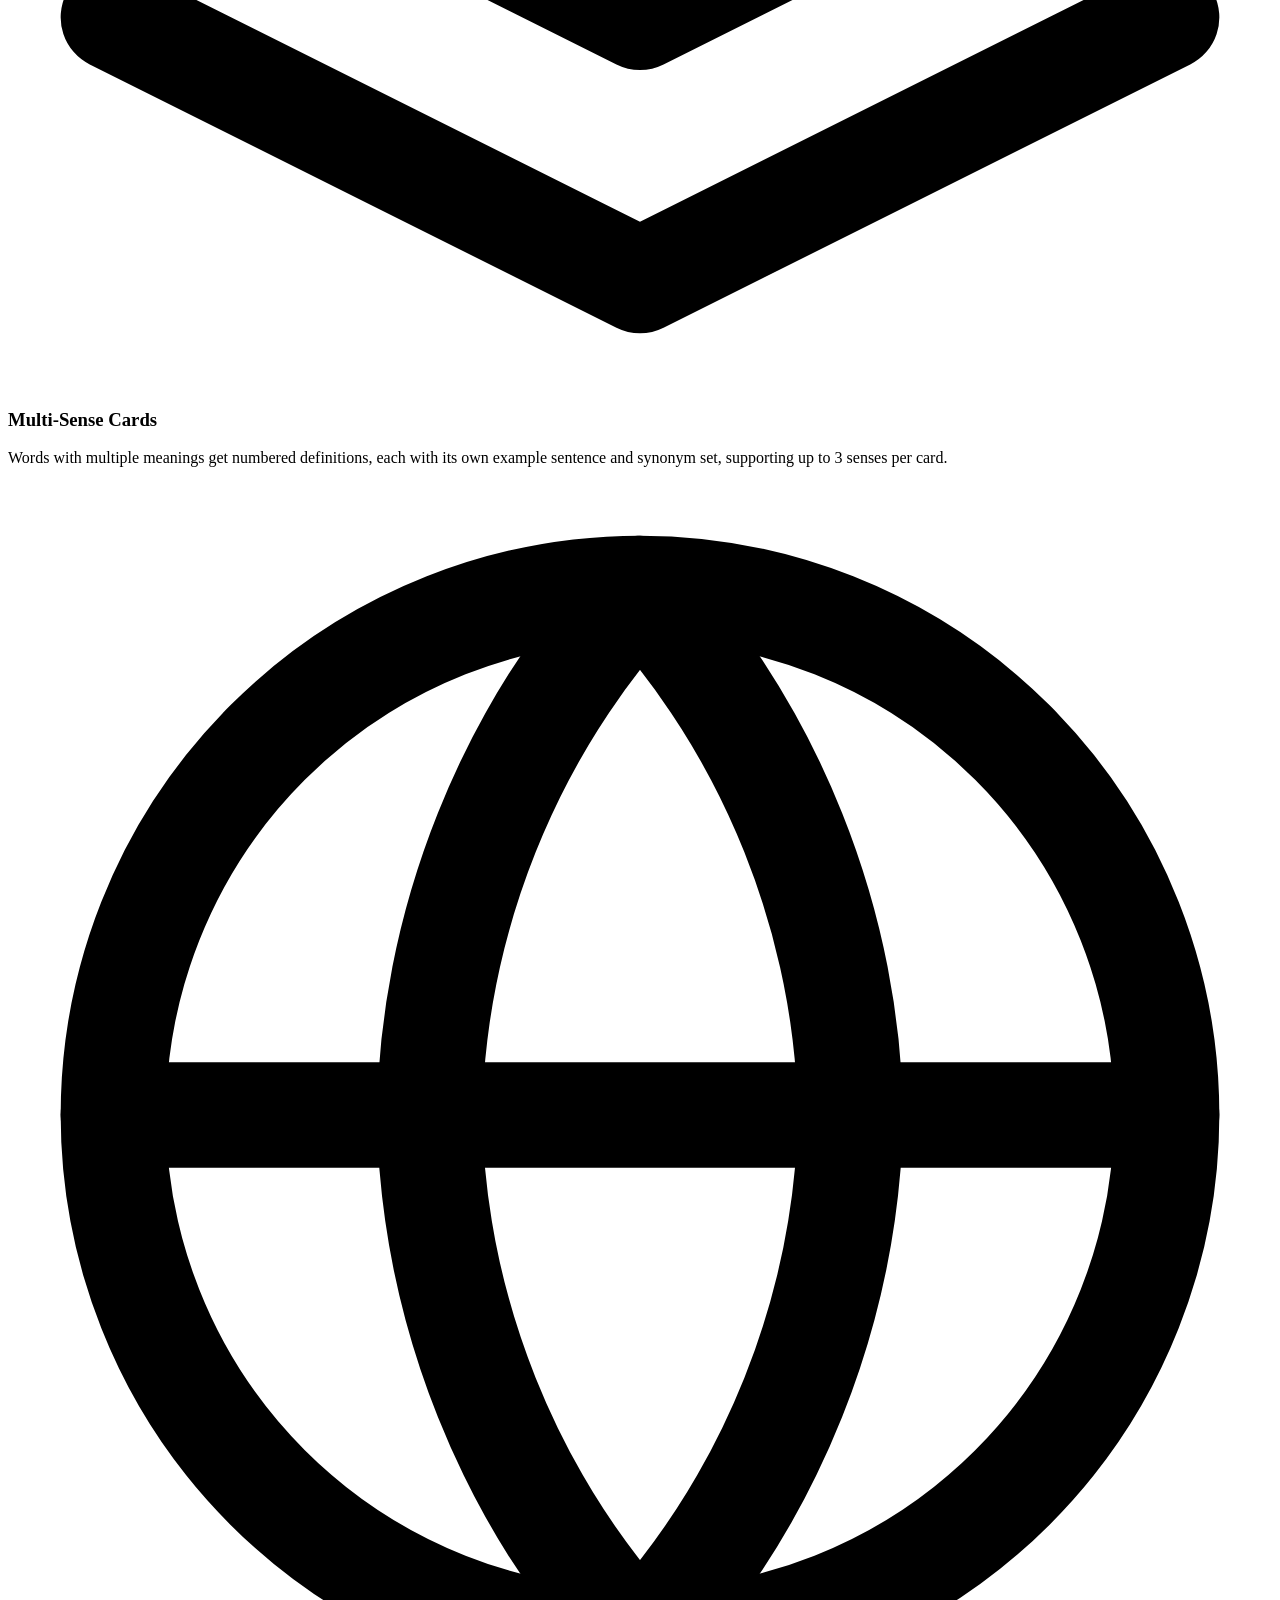
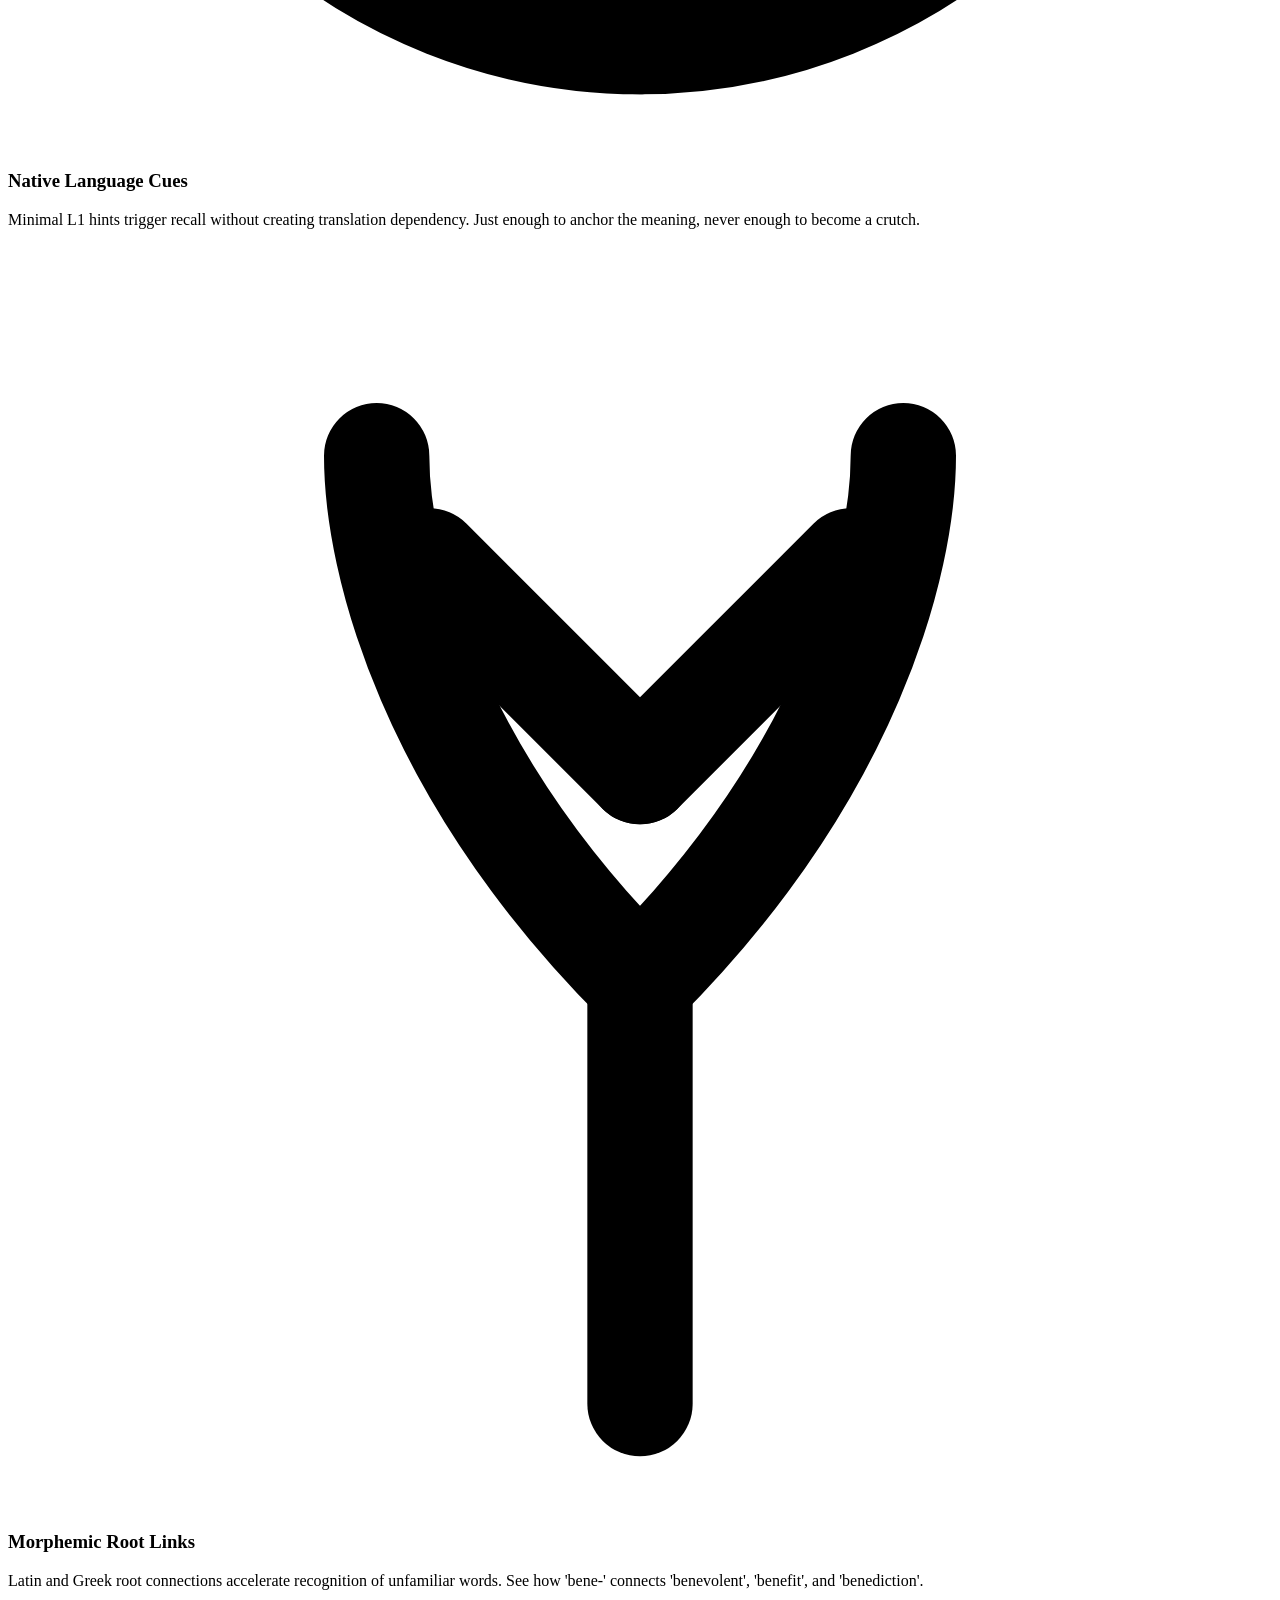
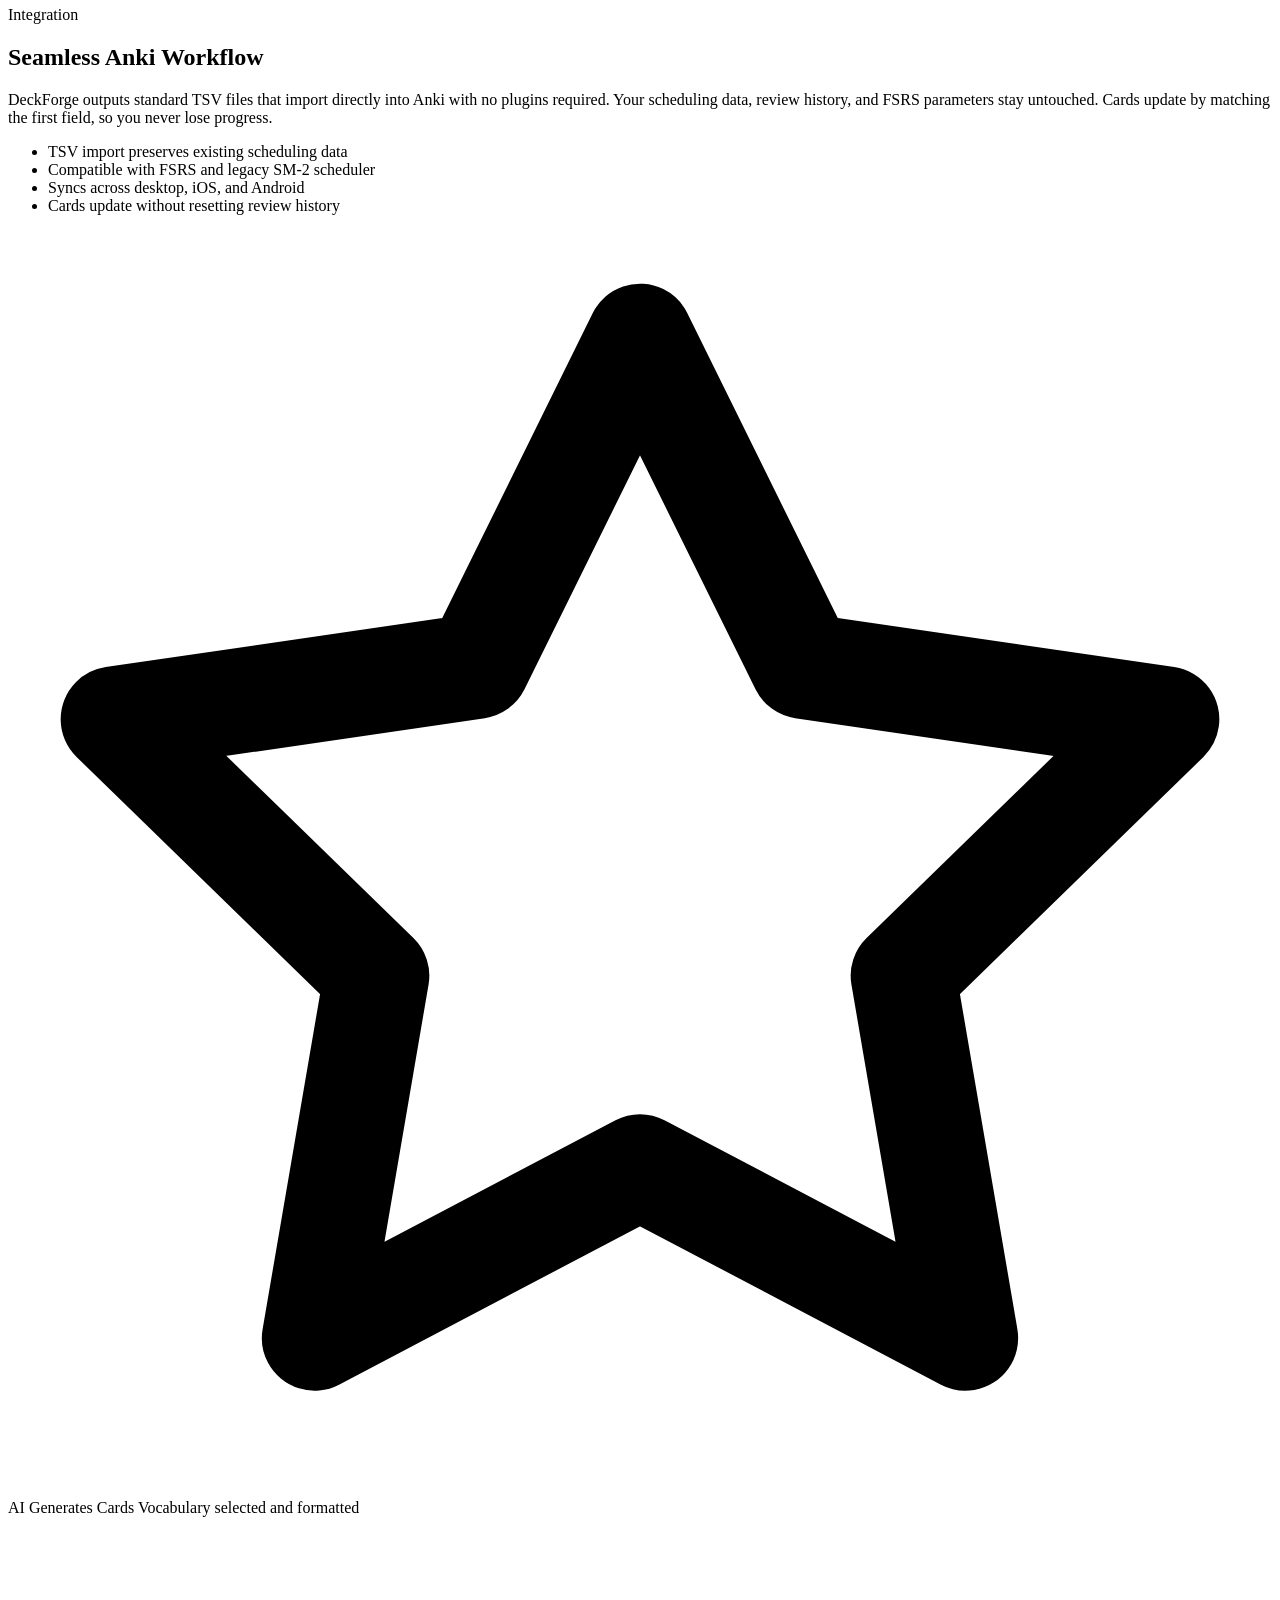
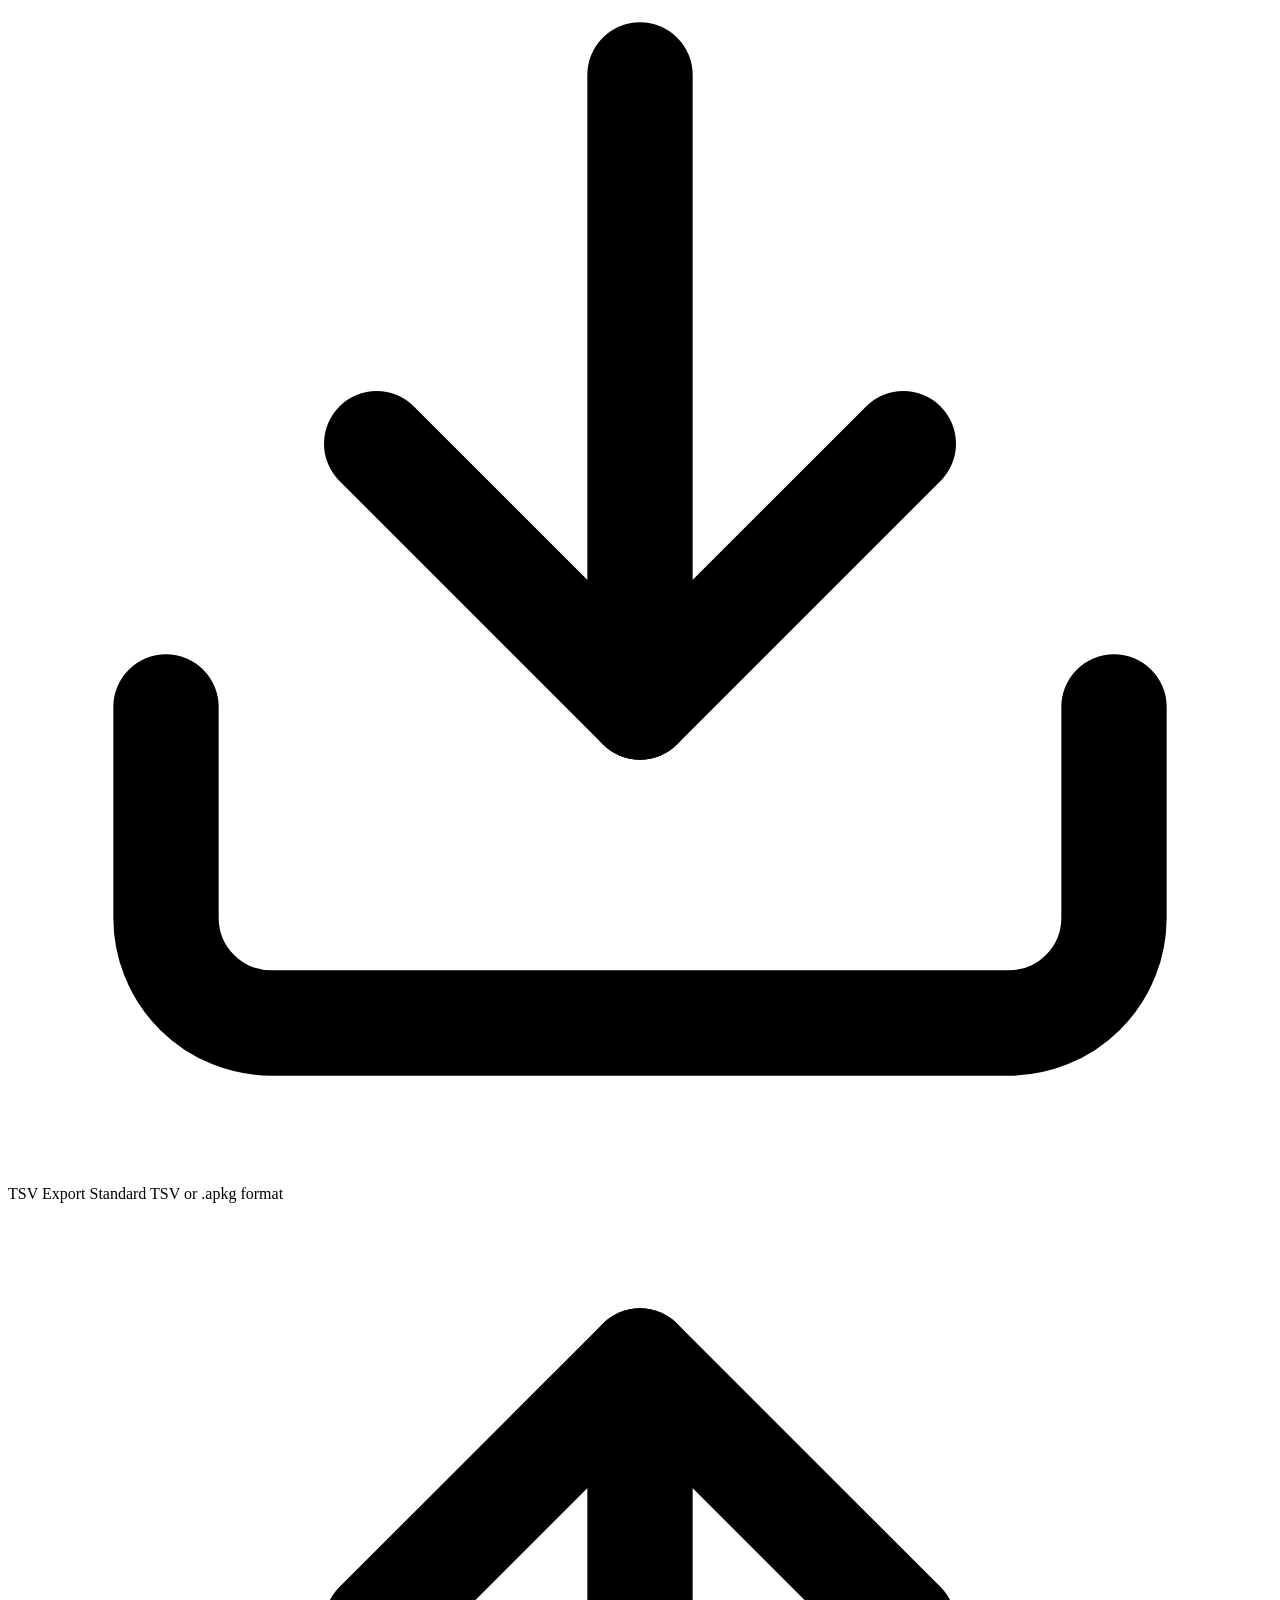
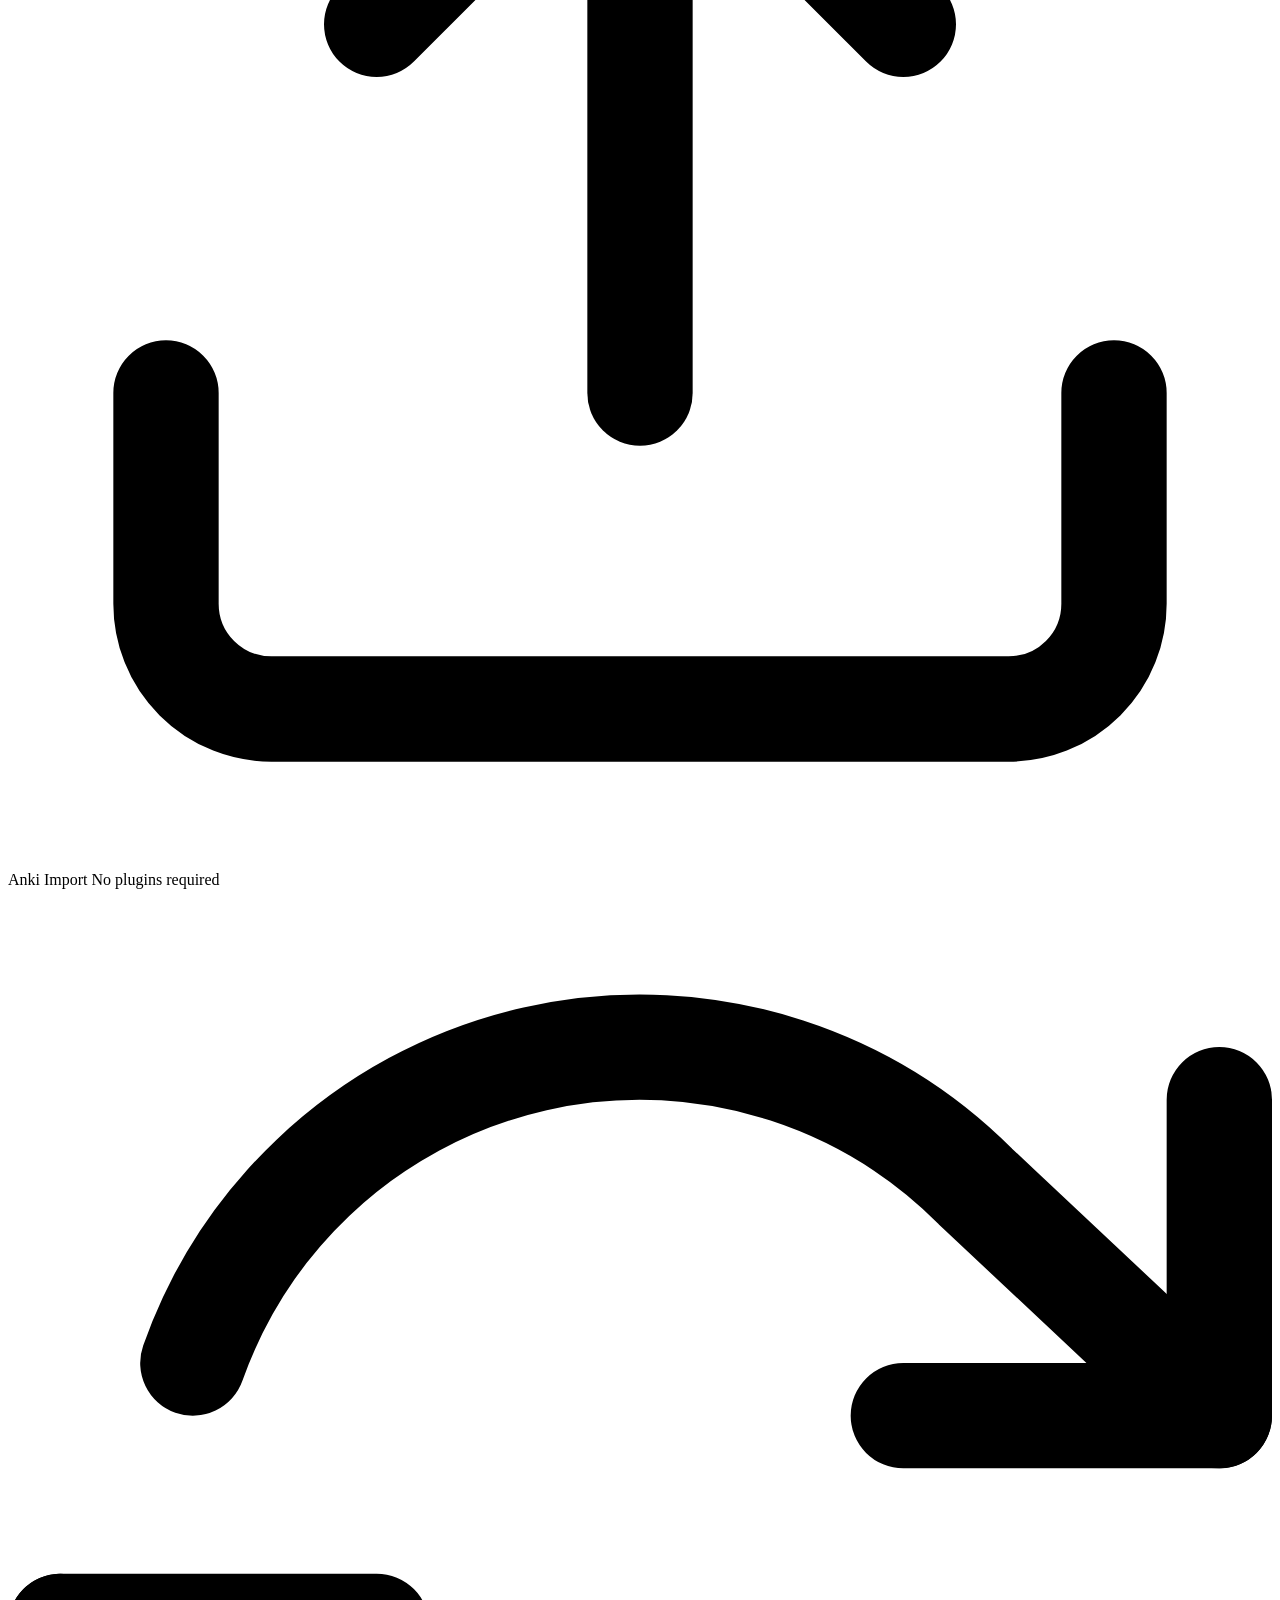
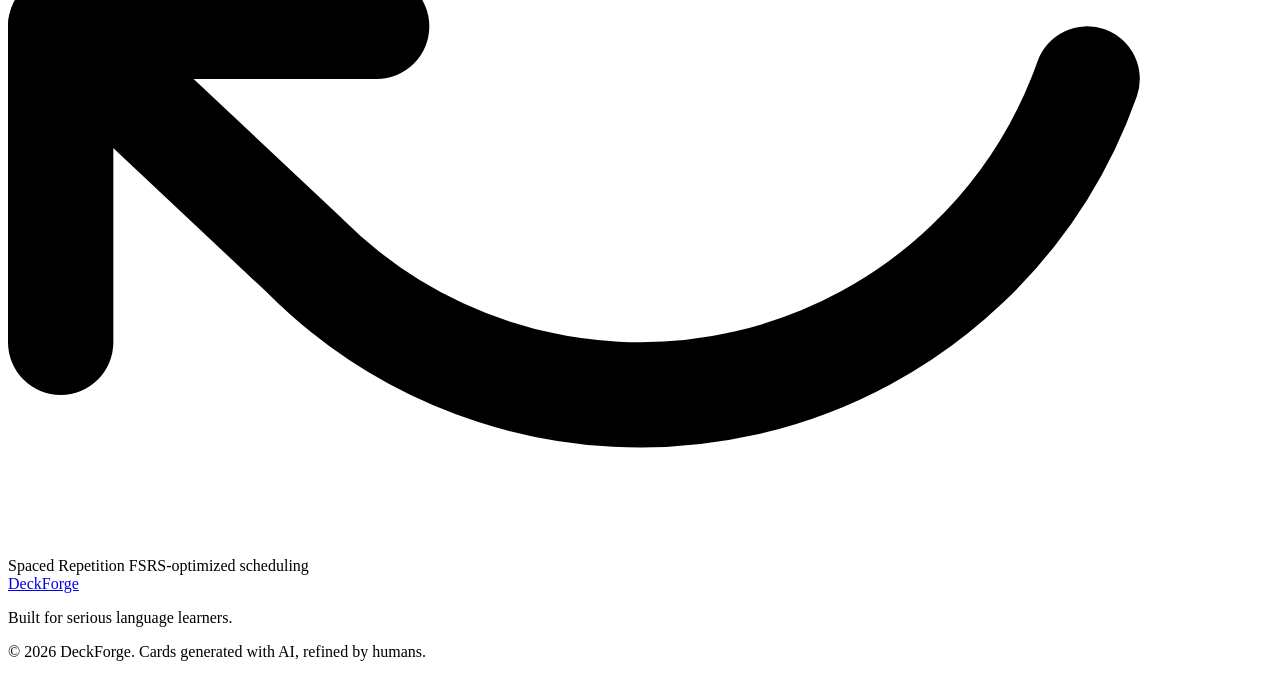
==== commit 2c1b8f30: "Add files via upload" ====
--- a/index.html
+++ b/index.html
@@ -3,7 +3,7 @@
 <head>
   <meta charset="UTF-8">
   <meta name="viewport" content="width=device-width, initial-scale=1.0">
-  <title>DeckForge: AI-Powered Vocabulary Deck Creator</title>
+  <title>DeckForge</title>
   <meta name="description" content="Generate personalized Anki flashcard decks with AI. Tailored vocabulary by language, interests, card count, and difficulty level with FSRS-optimized scheduling.">
   <link rel="stylesheet" href="css/style.css">
 </head>
@@ -33,8 +33,15 @@
           <h1 class="hero-title">Learn Vocabulary<br>That Actually <span class="text-accent">Sticks</span></h1>
           <p class="hero-subtitle">AI-powered deck creator that generates personalized Anki flashcards tailored to your level, your goals, and the language you're learning.</p>
           <div class="hero-ctas">
-            <a href="#how-it-works" class="btn btn-primary">How It Works</a>
+            <a href="#how-it-works" class="btn btn-secondary">How It Works</a>
             <a href="#card-preview" class="btn btn-secondary">Preview</a>
+          </div>
+          <div class="hero-start-wrapper">
+            <button type="button" class="btn btn-primary btn-start-now" id="start-now-btn">Start Now</button>
+            <div class="dev-alert" id="dev-alert" role="status" aria-live="polite">
+              <span class="dev-alert-dot"></span>
+              <span>Currently in development. Coming soon!</span>
+            </div>
           </div>
         </div>
       </div>
@@ -64,7 +71,7 @@
                 </tr>
                 <tr>
                   <td class="table-key">Interests</td>
-                  <td class="table-val">Dark fantasy, RPG dialogues, classic literature, cinema, philosophy, sci-fi, medicine, finance...</td>
+                  <td class="table-val">Video games, movies, science fiction, finance, literature, technology, science...</td>
                 </tr>
                 <tr>
                   <td class="table-key">Card Count</td>
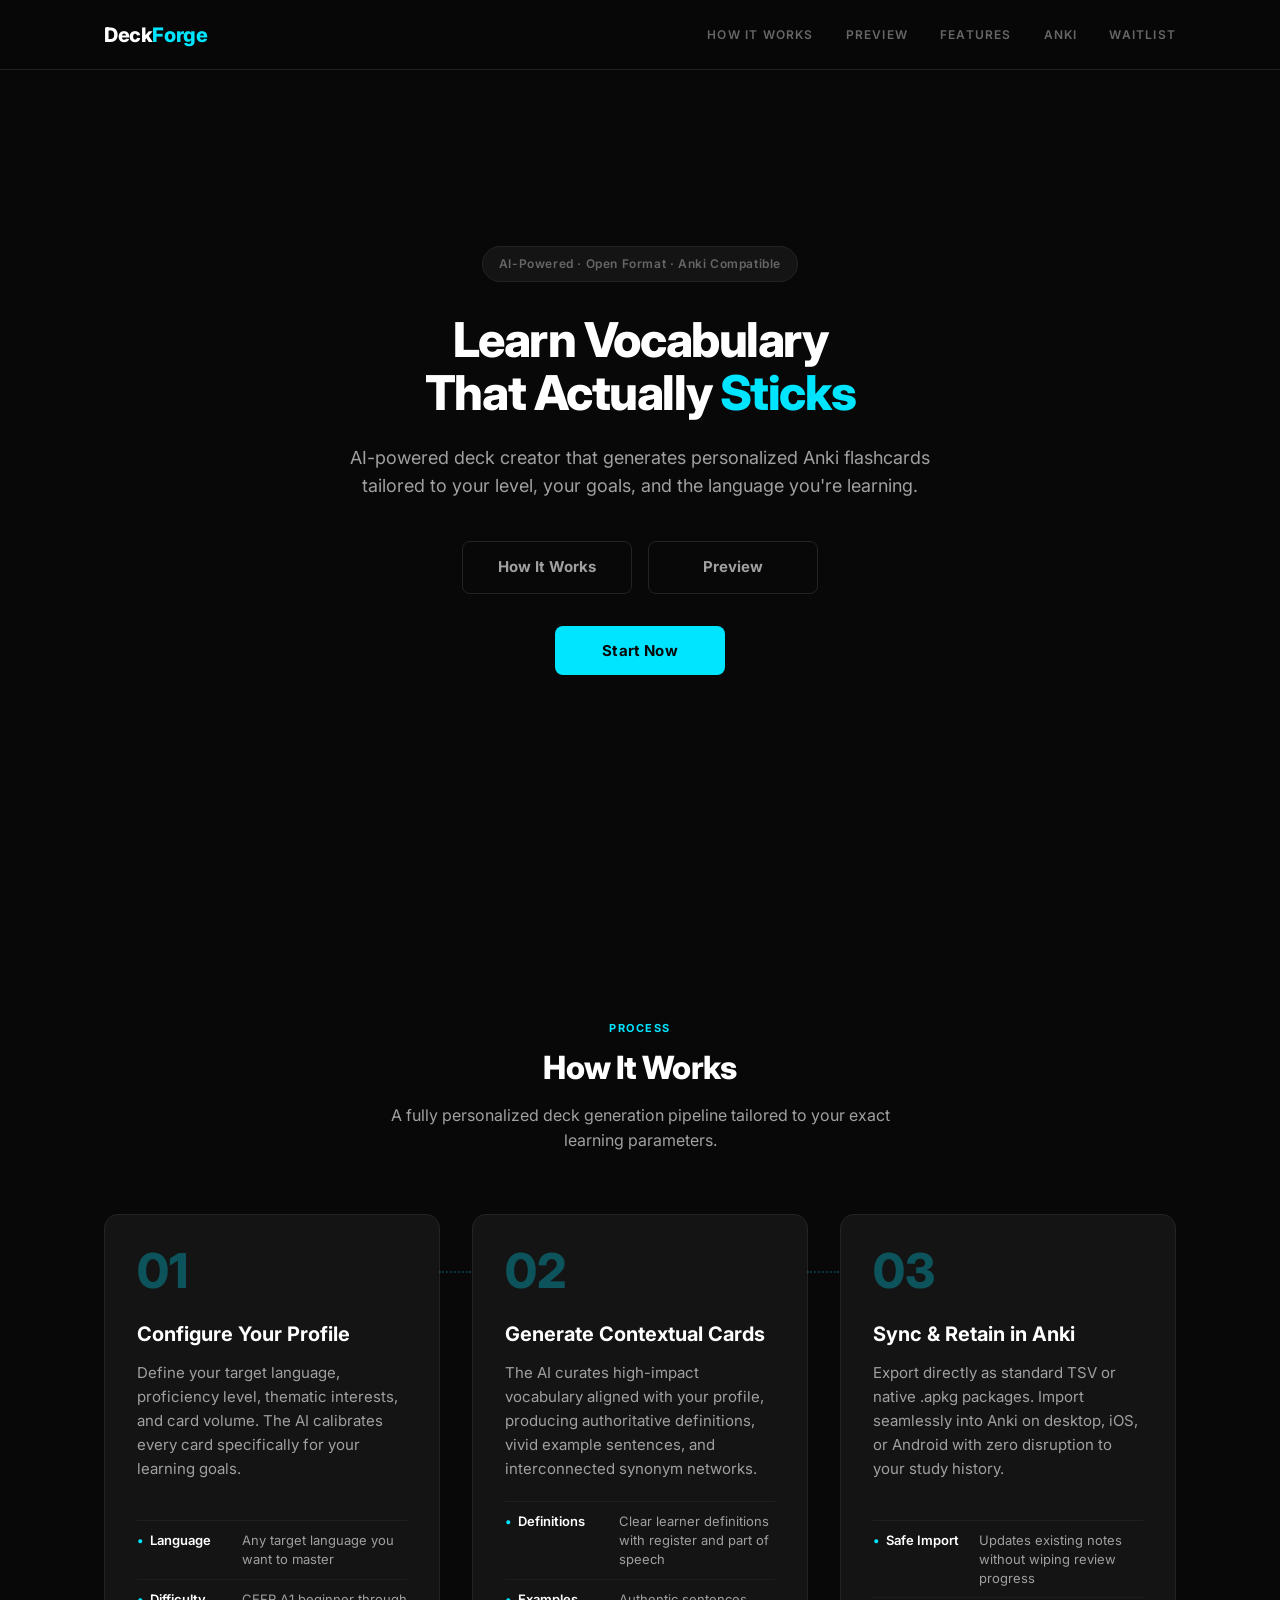
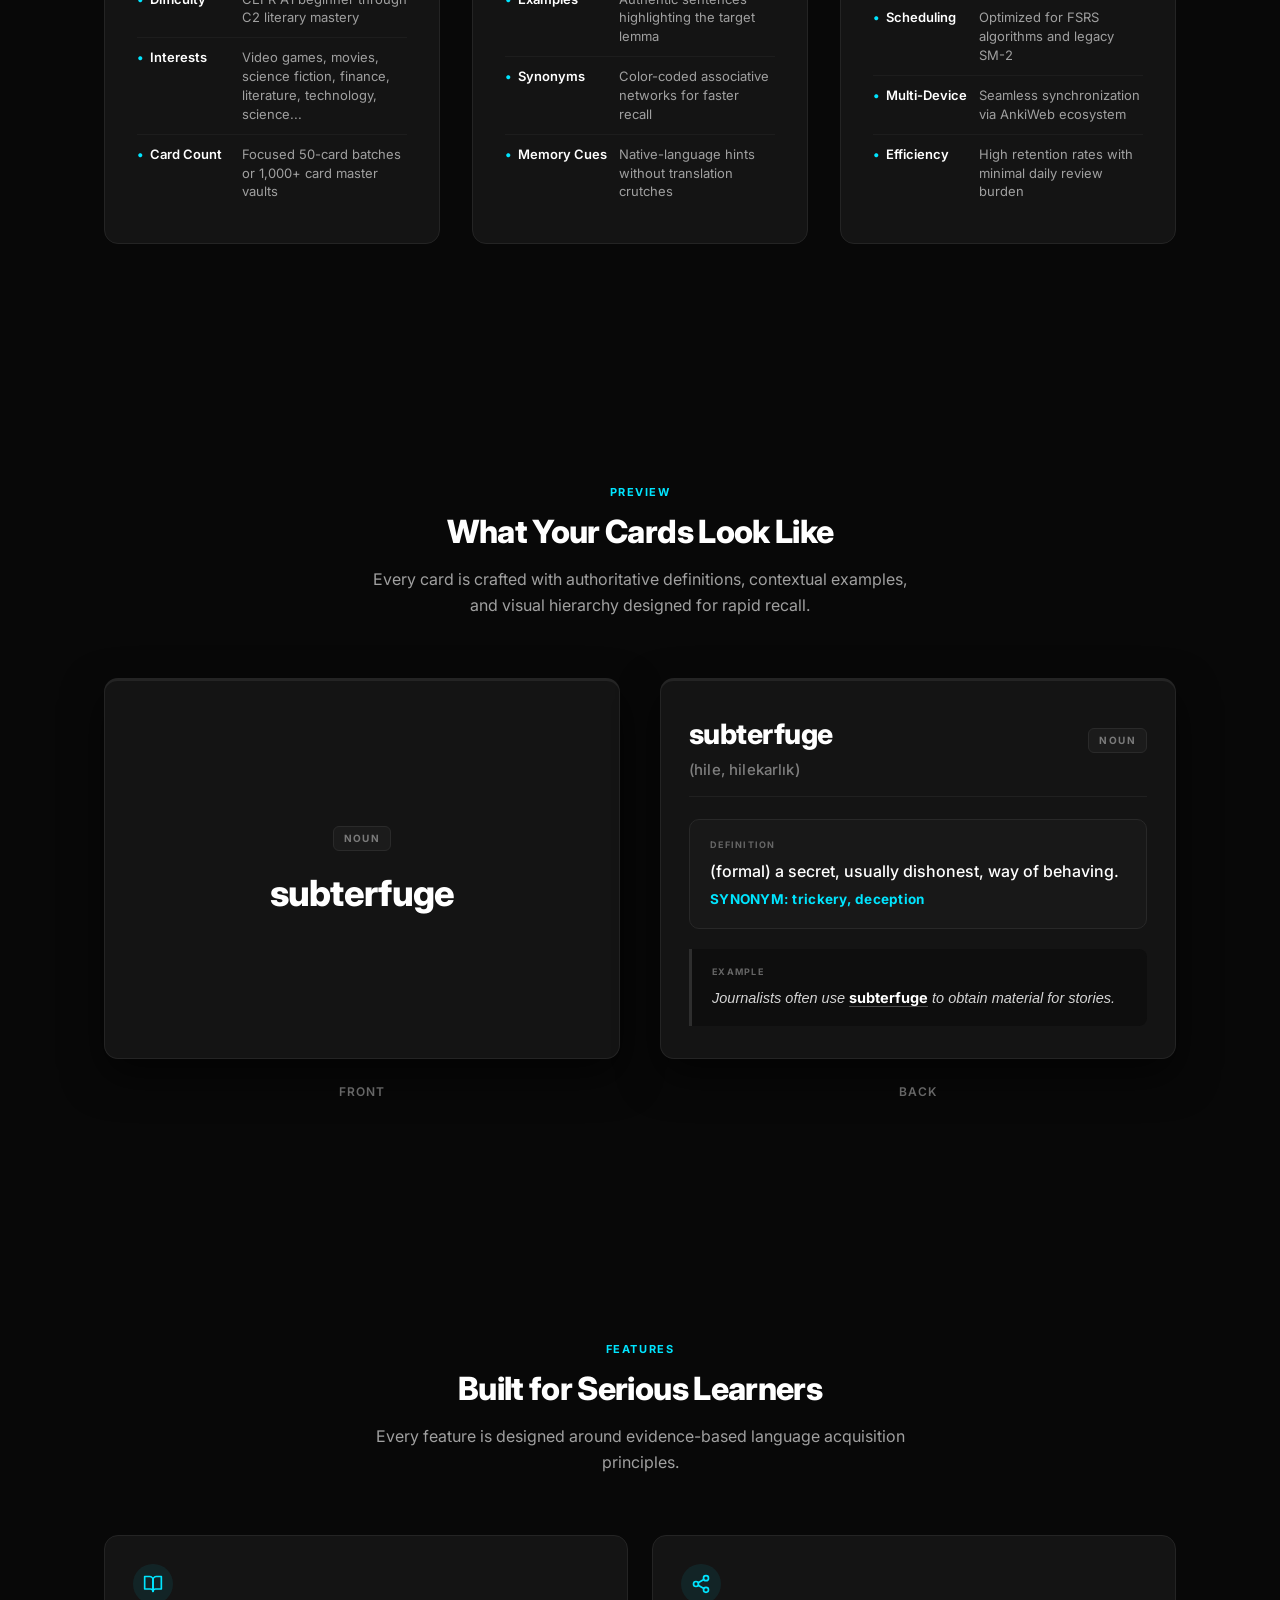
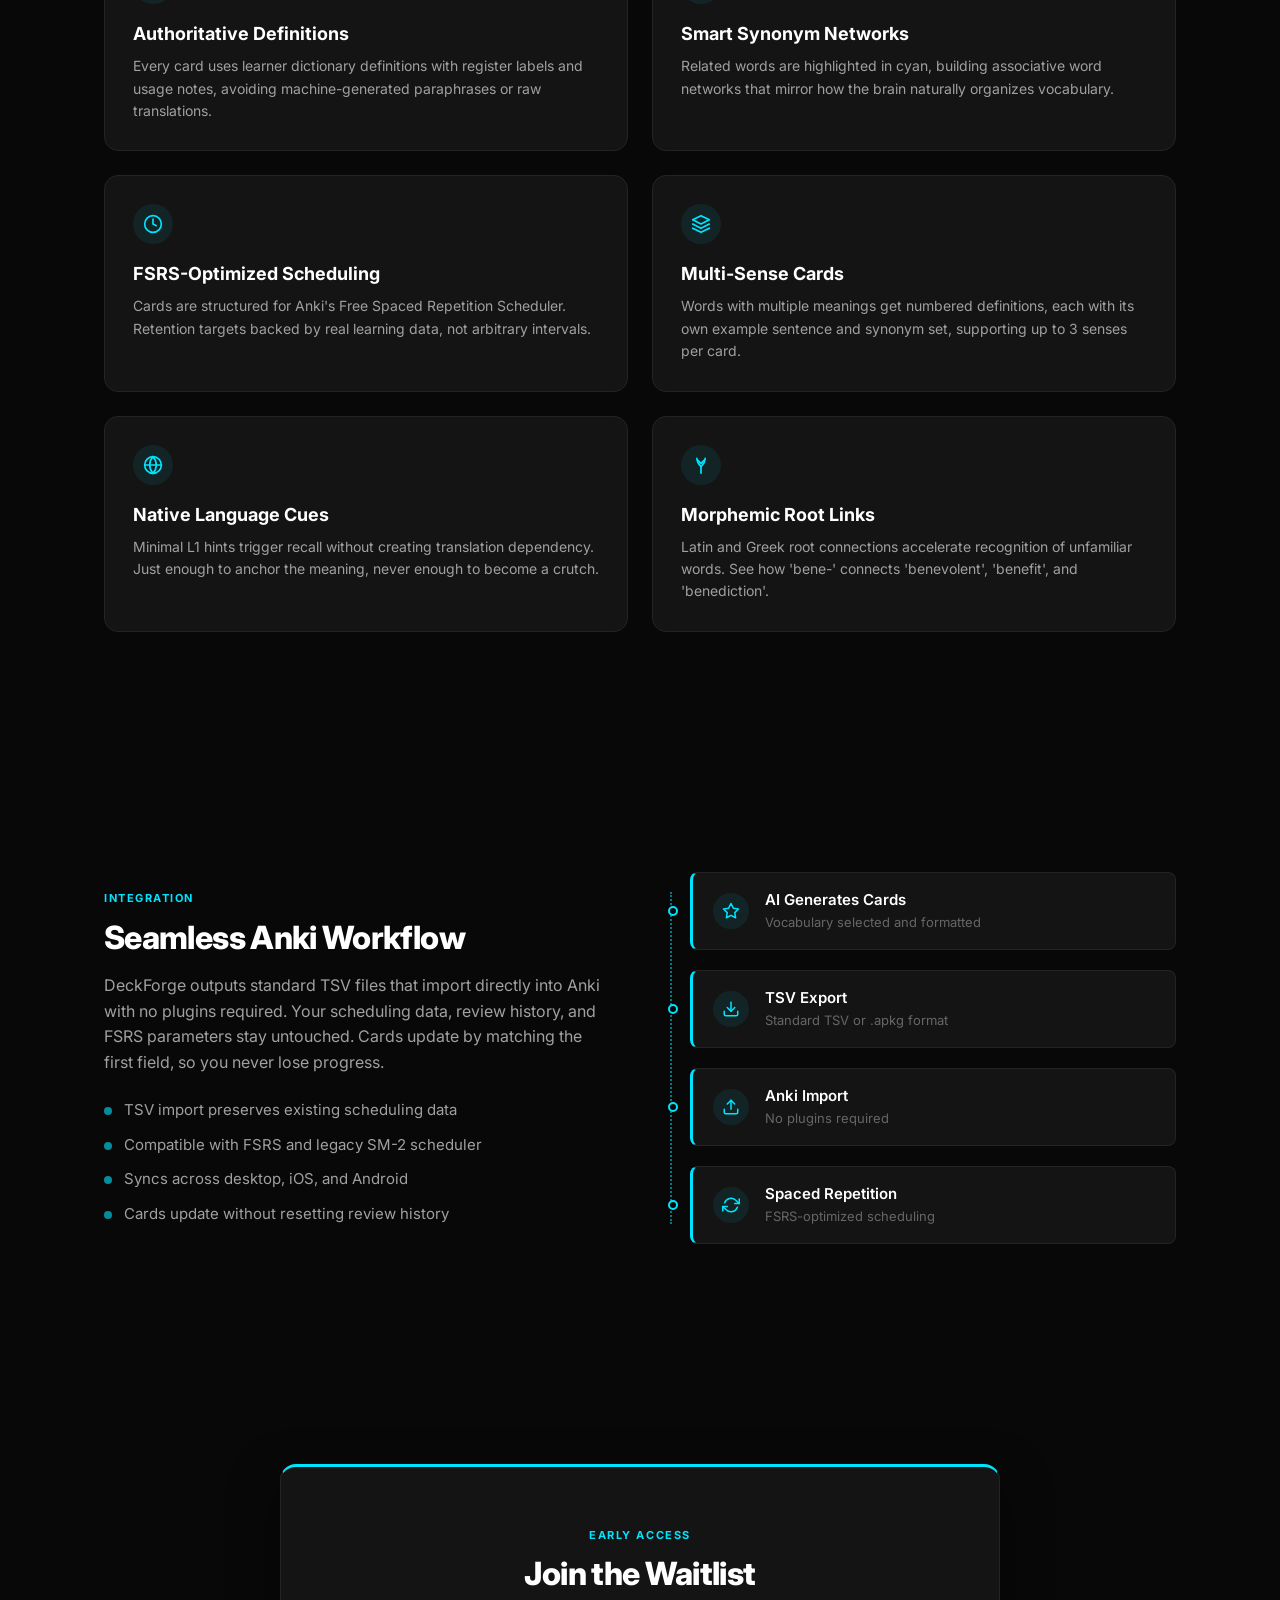
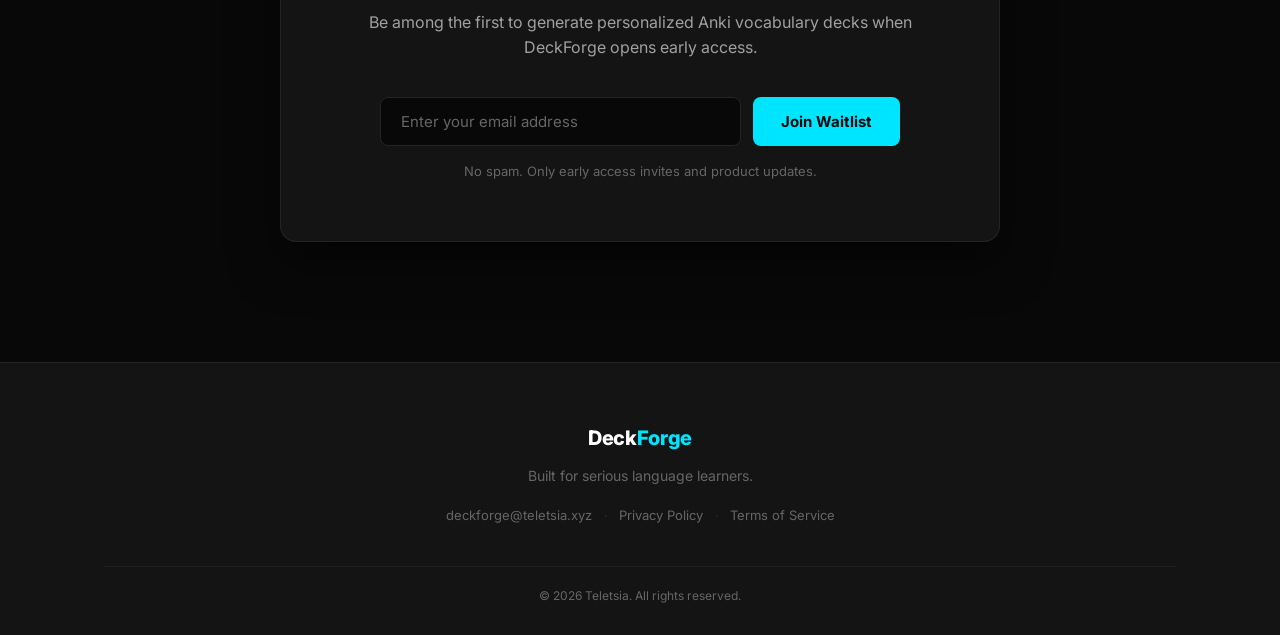
==== commit a22b7af1: "Add files via upload" ====
--- a/index.html
+++ b/index.html
@@ -5,6 +5,9 @@
   <meta name="viewport" content="width=device-width, initial-scale=1.0">
   <title>DeckForge</title>
   <meta name="description" content="Generate personalized Anki flashcard decks with AI. Tailored vocabulary by language, interests, card count, and difficulty level with FSRS-optimized scheduling.">
+  <link rel="icon" type="image/png" sizes="64x64" href="assets/favicon-64.png">
+  <link rel="icon" type="image/png" href="assets/favicon.png">
+  <link rel="icon" type="image/svg+xml" href="assets/favicon.svg">
   <link rel="stylesheet" href="css/style.css">
 </head>
 <body>
@@ -21,6 +24,7 @@
         <a href="#card-preview">Preview</a>
         <a href="#features">Features</a>
         <a href="#anki-integration">Anki</a>
+        <a href="#waitlist">Waitlist</a>
       </div>
     </div>
   </nav>
@@ -40,7 +44,7 @@
             <button type="button" class="btn btn-primary btn-start-now" id="start-now-btn">Start Now</button>
             <div class="dev-alert" id="dev-alert" role="status" aria-live="polite">
               <span class="dev-alert-dot"></span>
-              <span>Currently in development. Coming soon!</span>
+              <span>Currently in development. Join the waitlist below!</span>
             </div>
           </div>
         </div>
@@ -341,6 +345,27 @@
         </div>
       </div>
     </section>
+
+    <section id="waitlist" class="section waitlist-section">
+      <div class="container">
+        <div class="waitlist-card fade-in">
+          <span class="overline">Early Access</span>
+          <h2 class="section-title">Join the Waitlist</h2>
+          <p class="section-subtitle">Be among the first to generate personalized Anki vocabulary decks when DeckForge opens early access.</p>
+          <form class="waitlist-form" id="waitlist-form" novalidate>
+            <div class="waitlist-input-wrapper">
+              <input type="email" class="waitlist-input" id="waitlist-email" placeholder="Enter your email address" required autocomplete="email">
+              <button type="submit" class="btn btn-primary waitlist-submit-btn">Join Waitlist</button>
+            </div>
+            <p class="waitlist-note">No spam. Only early access invites and product updates.</p>
+            <div class="waitlist-success" id="waitlist-success" role="status" aria-live="polite">
+              <span class="dev-alert-dot"></span>
+              <span>You are on the waitlist! We will be in touch soon.</span>
+            </div>
+          </form>
+        </div>
+      </div>
+    </section>
   </main>
 
   <footer class="footer">
@@ -348,9 +373,16 @@
       <div class="footer-top">
         <a href="#hero" class="logo">Deck<span class="logo-accent">Forge</span></a>
         <p class="footer-tagline">Built for serious language learners.</p>
+        <div class="footer-links">
+          <a href="mailto:deckforge@teletsia.xyz" class="footer-link">deckforge@teletsia.xyz</a>
+          <span class="footer-sep">·</span>
+          <a href="privacy.html" class="footer-link">Privacy Policy</a>
+          <span class="footer-sep">·</span>
+          <a href="terms.html" class="footer-link">Terms of Service</a>
+        </div>
       </div>
       <div class="footer-bottom">
-        <p class="copyright">© 2026 DeckForge. Cards generated with AI, refined by humans.</p>
+        <p class="copyright">© 2026 Teletsia. All rights reserved.</p>
       </div>
     </div>
   </footer>
--- a/css/style.css
+++ b/css/style.css
@@ -0,0 +1,1209 @@
+@import url('https://fonts.googleapis.com/css2?family=Inter:wght@400;500;700;800&display=swap');
+
+:root {
+  --bg-primary: #080808;
+  --bg-card: #141414;
+  --bg-elevated: #181818;
+  --border: #242424;
+  --border-subtle: #202020;
+  --border-accent: #2A2A2A;
+  --text-primary: #FFFFFF;
+  --text-secondary: #A0A0A0;
+  --text-muted: #666666;
+  --text-dim: #7A7A7A;
+  --text-cue: #7E7E7E;
+  --accent: #00E5FF;
+  --accent-dim: rgba(0, 229, 255, 0.08);
+  --accent-glow: rgba(0, 229, 255, 0.15);
+  --font: 'Inter', -apple-system, BlinkMacSystemFont, 'Segoe UI', Roboto, Helvetica, Arial, sans-serif;
+}
+
+/* ==========================================================================
+   1. Reset & Base
+   ========================================================================== */
+*, *::before, *::after {
+  box-sizing: border-box;
+  margin: 0;
+  padding: 0;
+}
+
+html {
+  scroll-behavior: smooth;
+}
+
+body {
+  background-color: var(--bg-primary);
+  color: var(--text-secondary);
+  font-family: var(--font);
+  -webkit-font-smoothing: antialiased;
+  -moz-osx-font-smoothing: grayscale;
+  line-height: 1.5;
+  overflow-x: hidden;
+}
+
+::selection {
+  background-color: var(--accent);
+  color: #080808;
+}
+
+a {
+  text-decoration: none;
+  color: inherit;
+  transition: all 0.2s ease;
+}
+
+ul, ol {
+  list-style: none;
+}
+
+button {
+  border: none;
+  background: none;
+  font-family: inherit;
+  cursor: pointer;
+  color: inherit;
+}
+
+/* Scrollbar */
+::-webkit-scrollbar {
+  width: 8px;
+}
+::-webkit-scrollbar-track {
+  background: var(--bg-primary);
+}
+::-webkit-scrollbar-thumb {
+  background: var(--border);
+  border-radius: 4px;
+}
+::-webkit-scrollbar-thumb:hover {
+  background: var(--accent);
+}
+
+/* ==========================================================================
+   9. Utility & Animation Classes
+   ========================================================================== */
+.container {
+  max-width: 1120px;
+  margin: 0 auto;
+  padding: 0 24px;
+  width: 100%;
+}
+
+.section {
+  padding: 120px 0;
+}
+
+@media (max-width: 768px) {
+  .section {
+    padding: 80px 0;
+  }
+}
+
+.overline {
+  color: var(--accent);
+  font-size: 11px;
+  font-weight: 700;
+  text-transform: uppercase;
+  letter-spacing: 0.14em;
+  margin-bottom: 12px;
+  display: block;
+}
+
+.section-title {
+  font-size: 32px;
+  font-weight: 800;
+  color: var(--text-primary);
+  letter-spacing: -0.02em;
+  line-height: 1.2;
+}
+
+@media (max-width: 768px) {
+  .section-title {
+    font-size: 26px;
+  }
+}
+
+.section-subtitle {
+  font-size: 16px;
+  color: var(--text-secondary);
+  max-width: 560px;
+  line-height: 1.6;
+  margin-top: 16px;
+}
+
+.text-center {
+  text-align: center;
+}
+.mx-auto {
+  margin-left: auto;
+  margin-right: auto;
+}
+
+.fade-in {
+  opacity: 0;
+  transform: translateY(20px);
+  transition: opacity 0.6s ease-out, transform 0.6s ease-out;
+}
+.fade-in.is-visible {
+  opacity: 1;
+  transform: translateY(0);
+}
+
+/* ==========================================================================
+   2. Navigation
+   ========================================================================== */
+nav.navbar {
+  position: fixed;
+  top: 0;
+  left: 0;
+  width: 100%;
+  background-color: rgba(8, 8, 8, 0.85);
+  backdrop-filter: blur(12px);
+  -webkit-backdrop-filter: blur(12px);
+  z-index: 1000;
+  border-bottom: 1px solid var(--border-subtle);
+  height: 70px;
+  display: flex;
+  align-items: center;
+}
+
+nav.navbar > .container {
+  display: flex;
+  justify-content: space-between;
+  align-items: center;
+  width: 100%;
+  height: 100%;
+}
+
+.logo {
+  font-size: 20px;
+  font-weight: 800;
+  color: var(--text-primary);
+  letter-spacing: -0.02em;
+}
+
+.logo-accent {
+  color: var(--accent);
+}
+
+.nav-links {
+  display: flex;
+  gap: 32px;
+}
+
+.nav-links a {
+  font-size: 12px;
+  text-transform: uppercase;
+  letter-spacing: 0.1em;
+  color: var(--text-muted);
+  font-weight: 600;
+}
+
+.nav-links a:hover {
+  color: var(--accent);
+}
+
+.hamburger {
+  display: none;
+  flex-direction: column;
+  gap: 5px;
+  padding: 10px;
+}
+
+.hamburger span {
+  display: block;
+  width: 24px;
+  height: 2px;
+  background-color: var(--text-primary);
+  transition: 0.3s;
+}
+
+.hamburger.open span:nth-child(1) {
+  transform: rotate(45deg) translate(5px, 5px);
+}
+.hamburger.open span:nth-child(2) {
+  opacity: 0;
+}
+.hamburger.open span:nth-child(3) {
+  transform: rotate(-45deg) translate(5px, -5px);
+}
+
+@media (max-width: 768px) {
+  .nav-links {
+    display: none;
+    position: absolute;
+    top: 70px;
+    left: 0;
+    width: 100%;
+    background-color: var(--bg-primary);
+    flex-direction: column;
+    padding: 24px;
+    border-bottom: 1px solid var(--border);
+    gap: 20px;
+  }
+  
+  .nav-links.active {
+    display: flex;
+  }
+  
+  .hamburger {
+    display: flex;
+  }
+}
+
+/* ==========================================================================
+   3. Hero Section
+   ========================================================================== */
+#hero {
+  min-height: calc(100vh - 70px);
+  margin-top: 70px;
+  display: flex;
+  flex-direction: column;
+  justify-content: center;
+  align-items: center;
+  text-align: center;
+  padding: 60px 24px;
+}
+
+.hero-content {
+  display: flex;
+  flex-direction: column;
+  align-items: center;
+  text-align: center;
+  max-width: 800px;
+  margin: 0 auto;
+}
+
+.hero-badge {
+  display: inline-block;
+  background-color: var(--bg-card);
+  border: 1px solid var(--border);
+  padding: 8px 16px;
+  border-radius: 9999px;
+  font-size: 12px;
+  font-weight: 600;
+  color: var(--text-muted);
+  letter-spacing: 0.05em;
+  margin-bottom: 32px;
+}
+
+.hero-title {
+  font-size: 48px;
+  font-weight: 800;
+  color: var(--text-primary);
+  letter-spacing: -0.03em;
+  line-height: 1.1;
+  margin-bottom: 24px;
+  max-width: 800px;
+}
+
+.hero-subtitle {
+  font-size: 18px;
+  color: var(--text-secondary);
+  max-width: 600px;
+  line-height: 1.6;
+  margin-bottom: 40px;
+}
+
+.hero-ctas {
+  display: flex;
+  gap: 16px;
+  justify-content: center;
+  align-items: center;
+}
+
+.hero-ctas .btn {
+  width: 170px;
+  min-width: 170px;
+  text-align: center;
+  padding: 14px 20px;
+}
+
+.btn {
+  display: inline-flex;
+  align-items: center;
+  justify-content: center;
+  font-size: 15px;
+  font-weight: 700;
+  padding: 14px 32px;
+  border-radius: 8px;
+  transition: all 0.2s ease;
+}
+
+.btn-primary {
+  background-color: var(--accent);
+  color: #080808;
+}
+
+.btn-primary:hover {
+  filter: brightness(1.1);
+  box-shadow: 0 0 20px var(--accent-glow);
+}
+
+.btn-secondary {
+  background-color: transparent;
+  color: var(--text-secondary);
+  border: 1px solid var(--border);
+}
+
+.btn-secondary:hover {
+  border-color: var(--accent);
+  color: var(--accent);
+}
+
+.hero-start-wrapper {
+  margin-top: 32px;
+  display: flex;
+  flex-direction: column;
+  align-items: center;
+  gap: 12px;
+  position: relative;
+}
+
+.btn-start-now {
+  min-width: 170px;
+  padding: 15px 44px;
+  font-size: 15px;
+  font-weight: 700;
+  border-radius: 8px;
+  cursor: pointer;
+  letter-spacing: 0.01em;
+}
+
+.dev-alert {
+  display: inline-flex;
+  align-items: center;
+  gap: 8px;
+  background-color: var(--bg-card);
+  border: 1px solid var(--border);
+  color: var(--text-primary);
+  font-size: 13px;
+  font-weight: 500;
+  padding: 8px 16px;
+  border-radius: 8px;
+  opacity: 0;
+  transform: translateY(-6px);
+  pointer-events: none;
+  transition: opacity 0.3s ease, transform 0.3s ease;
+  box-shadow: 0 4px 16px rgba(0, 0, 0, 0.4);
+}
+
+.dev-alert.is-visible {
+  opacity: 1;
+  transform: translateY(0);
+  pointer-events: auto;
+}
+
+.dev-alert-dot {
+  width: 7px;
+  height: 7px;
+  border-radius: 50%;
+  background-color: var(--accent);
+  box-shadow: 0 0 8px var(--accent);
+  display: inline-block;
+  flex-shrink: 0;
+  animation: pulse-dot 1.8s infinite ease-in-out;
+}
+
+@keyframes pulse-dot {
+  0%, 100% {
+    opacity: 1;
+    transform: scale(1);
+  }
+  50% {
+    opacity: 0.4;
+    transform: scale(0.8);
+  }
+}
+
+@media (max-width: 768px) {
+  .hero-title {
+    font-size: 32px;
+  }
+  .hero-ctas {
+    flex-direction: column;
+    width: 100%;
+    max-width: 320px;
+  }
+  .hero-ctas .btn {
+    width: 100%;
+    min-width: unset;
+  }
+  .hero-start-wrapper {
+    width: 100%;
+    max-width: 320px;
+    margin-top: 24px;
+  }
+  .hero-start-wrapper .btn-start-now {
+    width: 100%;
+    min-width: unset;
+  }
+  .btn {
+    width: 100%;
+  }
+}
+
+/* ==========================================================================
+   4. How It Works
+   ========================================================================== */
+.steps-grid {
+  display: grid;
+  grid-template-columns: repeat(3, 1fr);
+  gap: 32px;
+  margin-top: 60px;
+  position: relative;
+}
+
+.step-card {
+  background-color: var(--bg-card);
+  border: 1px solid var(--border);
+  border-radius: 14px;
+  padding: 32px;
+  position: relative;
+  z-index: 2;
+  display: flex;
+  flex-direction: column;
+  height: 100%;
+}
+
+.step-number {
+  font-size: 48px;
+  font-weight: 800;
+  color: var(--accent);
+  opacity: 0.3;
+  line-height: 1;
+  margin-bottom: 24px;
+}
+
+.step-title {
+  font-size: 20px;
+  font-weight: 700;
+  color: var(--text-primary);
+  margin-bottom: 12px;
+}
+
+.step-desc {
+  font-size: 15px;
+  color: var(--text-secondary);
+  line-height: 1.6;
+  margin-bottom: 20px;
+}
+
+.step-table {
+  width: 100%;
+  border-collapse: collapse;
+  margin-top: auto;
+  border-top: 1px solid var(--border-subtle);
+  font-size: 13px;
+}
+
+.step-table tr {
+  border-bottom: 1px solid rgba(255, 255, 255, 0.04);
+}
+
+.step-table tr:last-child {
+  border-bottom: none;
+}
+
+.step-table td {
+  padding: 10px 0;
+  vertical-align: top;
+  line-height: 1.45;
+}
+
+.step-table .table-key {
+  width: 105px;
+  min-width: 105px;
+  color: var(--text-primary);
+  font-weight: 600;
+  padding-right: 12px;
+  white-space: nowrap;
+}
+
+.step-table .table-key::before {
+  content: '•';
+  color: var(--accent);
+  margin-right: 6px;
+  font-size: 13px;
+}
+
+.step-table .table-val {
+  color: var(--text-secondary);
+}
+
+@media (min-width: 769px) {
+  .step-card:not(:last-child)::after {
+    content: '';
+    position: absolute;
+    top: 56px;
+    right: -32px;
+    width: 32px;
+    border-top: 2px dotted rgba(0, 229, 255, 0.2);
+    z-index: 1;
+  }
+}
+
+@media (max-width: 768px) {
+  .steps-grid {
+    grid-template-columns: 1fr;
+  }
+}
+
+/* ==========================================================================
+   5. Card Preview
+   ========================================================================== */
+.preview-grid {
+  display: grid;
+  grid-template-columns: 1fr 1fr;
+  gap: 40px;
+  margin-top: 60px;
+}
+
+.preview-col {
+  display: flex;
+  flex-direction: column;
+  align-items: center;
+  height: 100%;
+}
+
+.preview-col .card-box {
+  flex: 1;
+  display: flex;
+  flex-direction: column;
+}
+
+.preview-label {
+  font-size: 12px;
+  color: var(--text-muted);
+  text-transform: uppercase;
+  letter-spacing: 0.1em;
+  margin-top: 24px;
+  font-weight: 600;
+}
+
+.preview-caption {
+  text-align: center;
+  font-size: 14px;
+  color: var(--text-secondary);
+  margin-top: 40px;
+  max-width: 600px;
+  margin-left: auto;
+  margin-right: auto;
+}
+
+@media (max-width: 768px) {
+  .preview-grid {
+    grid-template-columns: 1fr;
+  }
+}
+
+/* Anki Card Scoped Styles */
+.preview-area {
+  width: 100%;
+}
+
+.preview-area .card-box {
+  background-color: var(--bg-card);
+  border: 1px solid var(--border);
+  border-top: 3px solid var(--border);
+  border-radius: 14px;
+  max-width: 560px;
+  margin: 0 auto;
+  padding: 32px 28px;
+  box-shadow: 0 16px 40px rgba(0,0,0,0.6);
+  width: 100%;
+}
+
+.preview-area .front-center {
+  text-align: center;
+  padding: 42px 28px;
+  margin: auto 0;
+  width: 100%;
+}
+
+.preview-area .badge-row {
+  display: flex;
+  align-items: center;
+  margin-bottom: 22px;
+}
+
+.preview-area .front-center .badge-row {
+  justify-content: center;
+}
+
+.preview-area .word-title {
+  font-size: 36px;
+  font-weight: 800;
+  color: #FFFFFF;
+  letter-spacing: -0.02em;
+  line-height: 1.15;
+}
+
+.preview-area .type-badge {
+  display: inline-block;
+  flex: 0 0 auto;
+  white-space: nowrap;
+  font-size: 10px;
+  font-weight: 700;
+  letter-spacing: 0.14em;
+  text-transform: uppercase;
+  color: var(--text-dim);
+  background-color: #1B1B1B;
+  border: 1px solid var(--border-accent);
+  padding: 4px 10px;
+  border-radius: 6px;
+}
+
+.preview-area .header-row {
+  display: flex;
+  align-items: baseline;
+  justify-content: space-between;
+  margin-bottom: 22px;
+  padding-bottom: 14px;
+  border-bottom: 1px solid var(--border-subtle);
+  flex-wrap: nowrap;
+  gap: 14px;
+}
+
+.preview-area .word-group {
+  display: flex;
+  flex-direction: column;
+  align-items: flex-start;
+  gap: 4px;
+  flex: 1 1 auto;
+  min-width: 0;
+}
+
+.preview-area .word-title-back {
+  font-size: 28px;
+  font-weight: 800;
+  color: #FFFFFF;
+  letter-spacing: -0.02em;
+}
+
+.preview-area .turkish-cue {
+  font-size: 15px;
+  font-weight: 500;
+  color: var(--text-cue);
+  letter-spacing: 0.01em;
+}
+
+.preview-area .meaning-box {
+  background-color: var(--bg-elevated);
+  border: 1px solid #282828;
+  border-radius: 10px;
+  padding: 18px 20px;
+  margin-bottom: 20px;
+}
+
+.preview-area .section-label {
+  font-size: 9px;
+  font-weight: 700;
+  letter-spacing: 0.14em;
+  text-transform: uppercase;
+  color: var(--text-muted);
+  margin-bottom: 8px;
+  display: block;
+}
+
+.preview-area .meaning-text {
+  font-size: 16px;
+  font-weight: 500;
+  color: #FFFFFF;
+  line-height: 1.5;
+}
+
+.preview-area .synonym-tag, 
+.preview-area .synonym-tag * {
+  color: var(--accent) !important;
+}
+
+.preview-area .synonym-tag {
+  display: block;
+  font-size: 13.5px;
+  font-weight: 700;
+  margin-top: 6px;
+  margin-bottom: 0;
+  letter-spacing: 0.02em;
+}
+
+.preview-area .sentence-box {
+  background-color: #0E0E0E;
+  border-left: 3px solid #2E2E2E;
+  border-radius: 0 8px 8px 0;
+  padding: 16px 20px;
+}
+
+.preview-area .quote-text {
+  margin: 6px 0 0 0;
+  font-size: 14.5px;
+  font-style: italic;
+  line-height: 1.6;
+  color: #D4D4D4;
+}
+
+.preview-area .quote-text b {
+  color: #FFFFFF !important;
+  font-weight: 700;
+  font-style: normal;
+  text-decoration: underline;
+  text-decoration-color: #4A4A4A;
+  text-underline-offset: 3px;
+}
+
+/* ==========================================================================
+   6. Features Grid
+   ========================================================================== */
+.features-grid {
+  display: grid;
+  grid-template-columns: repeat(2, 1fr);
+  gap: 24px;
+  margin-top: 60px;
+}
+
+.feature-card {
+  background-color: var(--bg-card);
+  border: 1px solid var(--border);
+  border-radius: 14px;
+  padding: 28px;
+  transition: all 0.3s ease;
+}
+
+.feature-card:hover {
+  border-color: #333333;
+  transform: translateY(-2px);
+}
+
+.feature-icon {
+  width: 40px;
+  height: 40px;
+  background-color: var(--accent-dim);
+  border-radius: 50%;
+  display: flex;
+  align-items: center;
+  justify-content: center;
+  color: var(--accent);
+}
+
+.feature-icon svg {
+  width: 20px;
+  height: 20px;
+}
+
+.feature-title {
+  font-size: 18px;
+  font-weight: 700;
+  color: var(--text-primary);
+  margin-top: 16px;
+  margin-bottom: 8px;
+}
+
+.feature-desc {
+  font-size: 14px;
+  color: var(--text-secondary);
+  line-height: 1.6;
+}
+
+@media (max-width: 768px) {
+  .features-grid {
+    grid-template-columns: 1fr;
+  }
+}
+
+/* ==========================================================================
+   7. Anki Integration
+   ========================================================================== */
+.integration-split {
+  display: grid;
+  grid-template-columns: 1fr 1fr;
+  gap: 60px;
+  align-items: center;
+}
+
+.integration-content p {
+  font-size: 16px;
+  color: var(--text-secondary);
+  line-height: 1.6;
+  margin-top: 16px;
+}
+
+.integration-workflow {
+  display: flex;
+  flex-direction: column;
+  gap: 20px;
+  position: relative;
+  padding-left: 20px;
+}
+
+.integration-workflow::before {
+  content: '';
+  position: absolute;
+  top: 20px;
+  bottom: 20px;
+  left: 0;
+  width: 2px;
+  border-left: 2px dotted var(--accent);
+  opacity: 0.5;
+}
+
+.workflow-step {
+  background-color: var(--bg-card);
+  border: 1px solid var(--border);
+  border-left: 3px solid var(--accent);
+  padding: 16px 20px;
+  border-radius: 8px;
+  position: relative;
+  display: flex;
+  align-items: center;
+  gap: 16px;
+}
+
+.workflow-step::before {
+  content: '';
+  position: absolute;
+  left: -25px;
+  top: 50%;
+  transform: translateY(-50%);
+  width: 10px;
+  height: 10px;
+  background-color: var(--bg-primary);
+  border: 2px solid var(--accent);
+  border-radius: 50%;
+  z-index: 2;
+}
+
+.workflow-step-text {
+  font-weight: 600;
+  color: var(--text-primary);
+  font-size: 15px;
+}
+
+@media (max-width: 768px) {
+  .integration-split {
+    grid-template-columns: 1fr;
+    gap: 40px;
+  }
+}
+
+/* ==========================================================================
+   8. Footer
+   ========================================================================== */
+.footer {
+  background-color: var(--bg-card);
+  border-top: 1px solid var(--border);
+  padding: 60px 0 30px;
+}
+
+.footer-top {
+  display: flex;
+  flex-direction: column;
+  align-items: center;
+  text-align: center;
+  margin-bottom: 40px;
+}
+
+.footer-tagline {
+  color: var(--text-muted);
+  margin-top: 12px;
+  font-size: 14px;
+}
+
+.footer-bottom {
+  text-align: center;
+  border-top: 1px solid var(--border-subtle);
+  padding-top: 20px;
+}
+
+.copyright {
+  font-size: 12px;
+  color: var(--text-muted);
+}
+
+
+/* ==========================================================================
+   Additional styles: scroll padding, text-accent, section padding,
+   nav active state, integration list, workflow text, navbar scrolled
+   ========================================================================== */
+
+html {
+  scroll-padding-top: 80px;
+}
+
+.text-accent {
+  color: var(--accent);
+}
+
+/* Section padding for sections using the class */
+#hero ~ section:not(.section) {
+  padding: 120px 0;
+}
+@media (max-width: 768px) {
+  #hero ~ section:not(.section) {
+    padding: 80px 0;
+  }
+}
+
+.section-header {
+  text-align: center;
+  margin-bottom: 0;
+}
+.section-header .section-subtitle {
+  margin-left: auto;
+  margin-right: auto;
+}
+
+/* Nav link active state */
+.nav-links a.active {
+  color: var(--accent);
+}
+
+/* Navbar scrolled state */
+nav.navbar.scrolled {
+  background-color: rgba(8, 8, 8, 0.95);
+  box-shadow: 0 1px 10px rgba(0, 0, 0, 0.5);
+}
+
+/* Integration list */
+.integration-list {
+  margin-top: 24px;
+  display: flex;
+  flex-direction: column;
+  gap: 12px;
+}
+
+.integration-list li {
+  font-size: 15px;
+  color: var(--text-secondary);
+  padding-left: 20px;
+  position: relative;
+  line-height: 1.5;
+}
+
+.integration-list li::before {
+  content: '';
+  position: absolute;
+  left: 0;
+  top: 8px;
+  width: 8px;
+  height: 8px;
+  border-radius: 50%;
+  background-color: var(--accent);
+  opacity: 0.6;
+}
+
+/* Workflow icon */
+.workflow-icon {
+  width: 36px;
+  height: 36px;
+  min-width: 36px;
+  background-color: var(--accent-dim);
+  border-radius: 50%;
+  display: flex;
+  align-items: center;
+  justify-content: center;
+  color: var(--accent);
+}
+
+.workflow-icon svg {
+  width: 18px;
+  height: 18px;
+}
+
+/* Workflow text */
+.workflow-text {
+  display: flex;
+  flex-direction: column;
+  gap: 2px;
+}
+
+.workflow-step-title {
+  font-weight: 600;
+  color: var(--text-primary);
+  font-size: 15px;
+}
+
+.workflow-step-desc {
+  font-size: 13px;
+  color: var(--text-muted);
+}
+
+
+/* ==========================================================================
+   Waitlist Section
+   ========================================================================== */
+.waitlist-section {
+  padding: 100px 0 120px;
+}
+
+.waitlist-card {
+  background-color: var(--bg-card);
+  border: 1px solid var(--border);
+  border-top: 3px solid var(--accent);
+  border-radius: 16px;
+  padding: 60px 40px;
+  text-align: center;
+  max-width: 720px;
+  margin: 0 auto;
+  box-shadow: 0 20px 48px rgba(0, 0, 0, 0.5);
+}
+
+.waitlist-card .section-subtitle {
+  margin-left: auto;
+  margin-right: auto;
+  margin-bottom: 36px;
+}
+
+.waitlist-form {
+  max-width: 520px;
+  margin: 0 auto;
+  display: flex;
+  flex-direction: column;
+  align-items: center;
+  gap: 16px;
+}
+
+.waitlist-input-wrapper {
+  display: flex;
+  width: 100%;
+  gap: 12px;
+}
+
+.waitlist-input {
+  flex: 1;
+  background-color: var(--bg-primary);
+  border: 1px solid var(--border);
+  color: var(--text-primary);
+  font-family: inherit;
+  font-size: 15px;
+  padding: 14px 20px;
+  border-radius: 8px;
+  outline: none;
+  transition: border-color 0.2s ease, box-shadow 0.2s ease;
+}
+
+.waitlist-input::placeholder {
+  color: var(--text-muted);
+}
+
+.waitlist-input:focus {
+  border-color: var(--accent);
+  box-shadow: 0 0 0 3px var(--accent-dim);
+}
+
+.waitlist-submit-btn {
+  white-space: nowrap;
+  padding: 14px 28px;
+  cursor: pointer;
+}
+
+.waitlist-note {
+  font-size: 13px;
+  color: var(--text-muted);
+}
+
+.waitlist-success {
+  display: none;
+  align-items: center;
+  gap: 8px;
+  background-color: var(--bg-elevated);
+  border: 1px solid var(--accent);
+  color: var(--text-primary);
+  font-size: 14px;
+  font-weight: 500;
+  padding: 12px 20px;
+  border-radius: 8px;
+  margin-top: 8px;
+  width: 100%;
+  justify-content: center;
+}
+
+.waitlist-success.is-visible {
+  display: flex;
+  animation: fadeIn 0.4s ease forwards;
+}
+
+@keyframes fadeIn {
+  from { opacity: 0; transform: translateY(-4px); }
+  to { opacity: 1; transform: translateY(0); }
+}
+
+@media (max-width: 600px) {
+  .waitlist-card {
+    padding: 40px 20px;
+  }
+  .waitlist-input-wrapper {
+    flex-direction: column;
+  }
+  .waitlist-submit-btn {
+    width: 100%;
+  }
+}
+
+/* ==========================================================================
+   Footer Links & Corporate Email
+   ========================================================================== */
+.footer-links {
+  display: flex;
+  align-items: center;
+  justify-content: center;
+  flex-wrap: wrap;
+  gap: 12px;
+  margin-top: 20px;
+}
+
+.footer-link {
+  font-size: 13px;
+  color: var(--text-muted);
+  transition: color 0.2s ease;
+}
+
+.footer-link:hover {
+  color: var(--accent);
+}
+
+.footer-sep {
+  color: #333333;
+  font-size: 12px;
+}
+
+/* ==========================================================================
+   Legal Pages (Privacy & Terms)
+   ========================================================================== */
+.legal-page {
+  padding: 130px 0 80px;
+  min-height: calc(100vh - 200px);
+}
+
+.legal-content {
+  max-width: 760px;
+  margin: 0 auto;
+}
+
+.legal-date {
+  font-size: 13px;
+  color: var(--text-muted);
+  margin: 8px 0 40px;
+}
+
+.legal-section {
+  margin-bottom: 36px;
+}
+
+.legal-section h2 {
+  font-size: 18px;
+  font-weight: 700;
+  color: var(--text-primary);
+  margin-bottom: 12px;
+}
+
+.legal-section p {
+  font-size: 15px;
+  color: var(--text-secondary);
+  line-height: 1.7;
+}
+
+.legal-back {
+  margin-top: 48px;
+  padding-top: 32px;
+  border-top: 1px solid var(--border-subtle);
+}
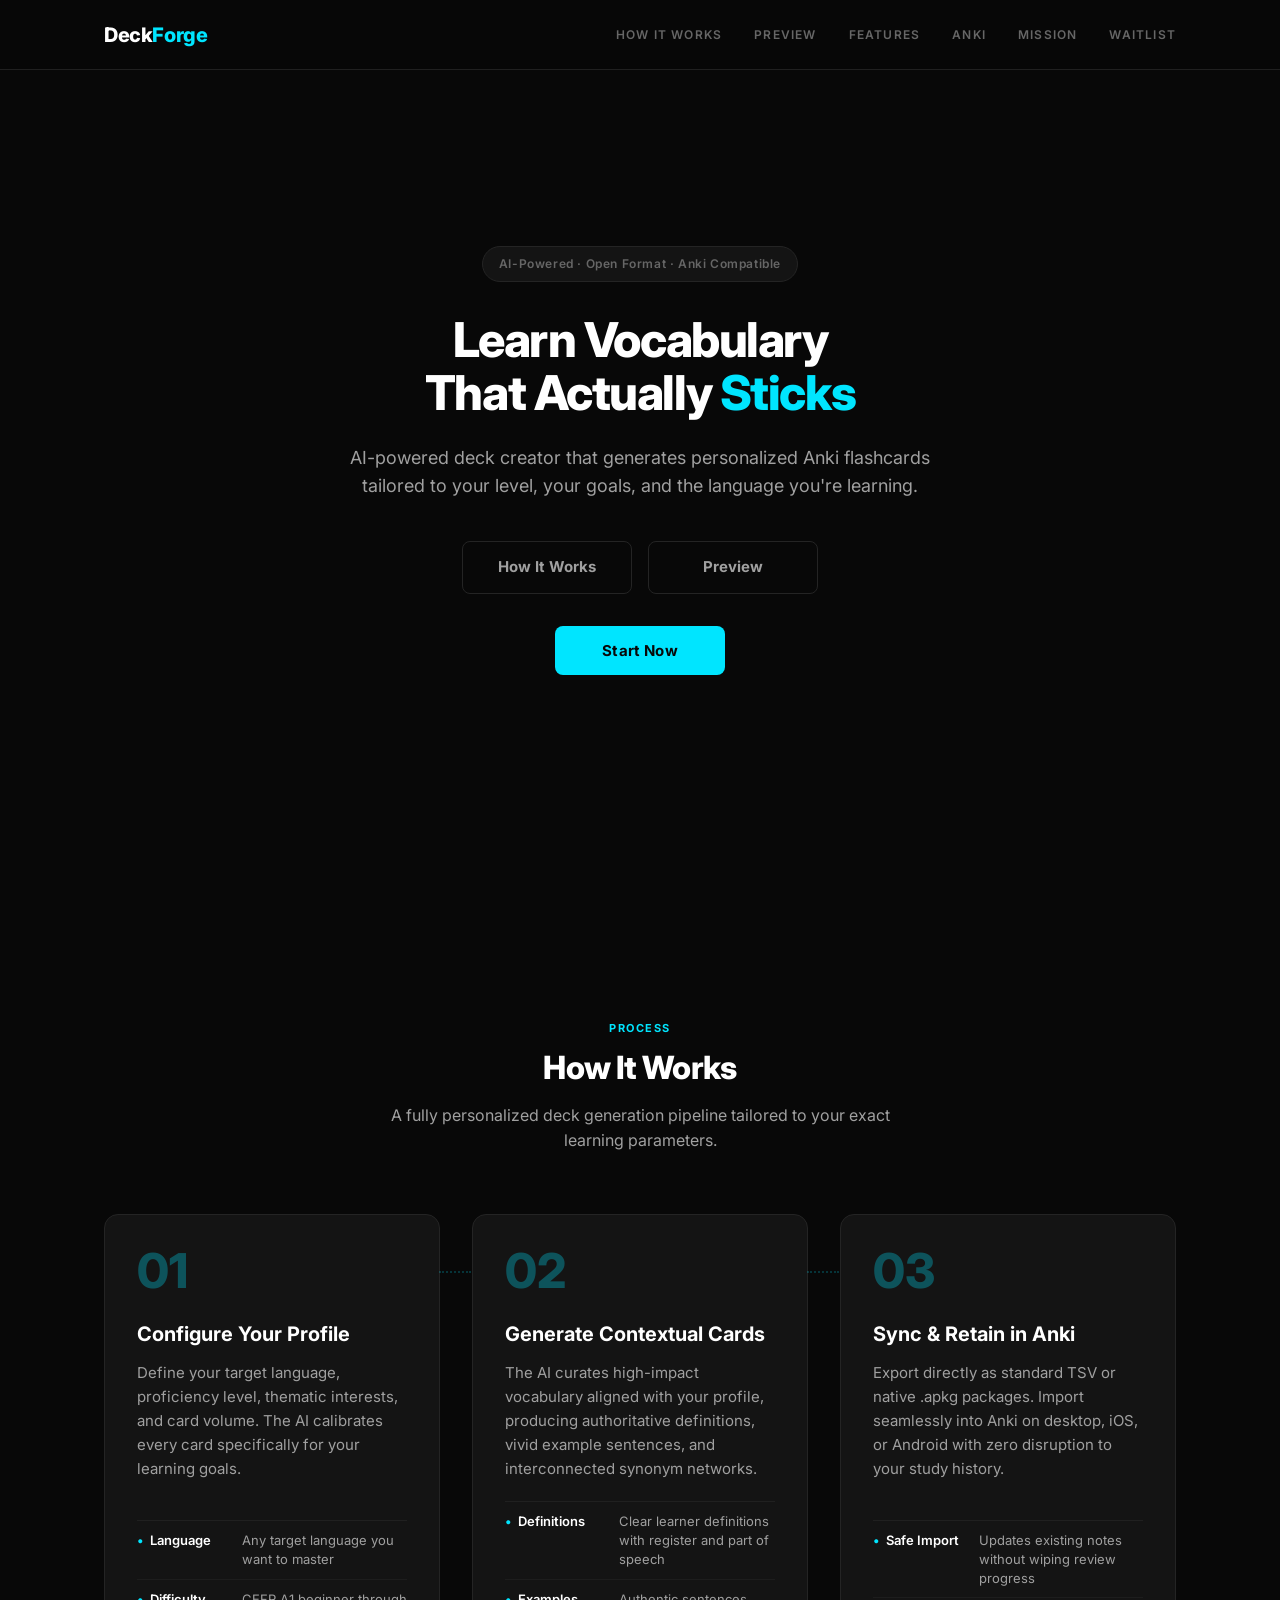
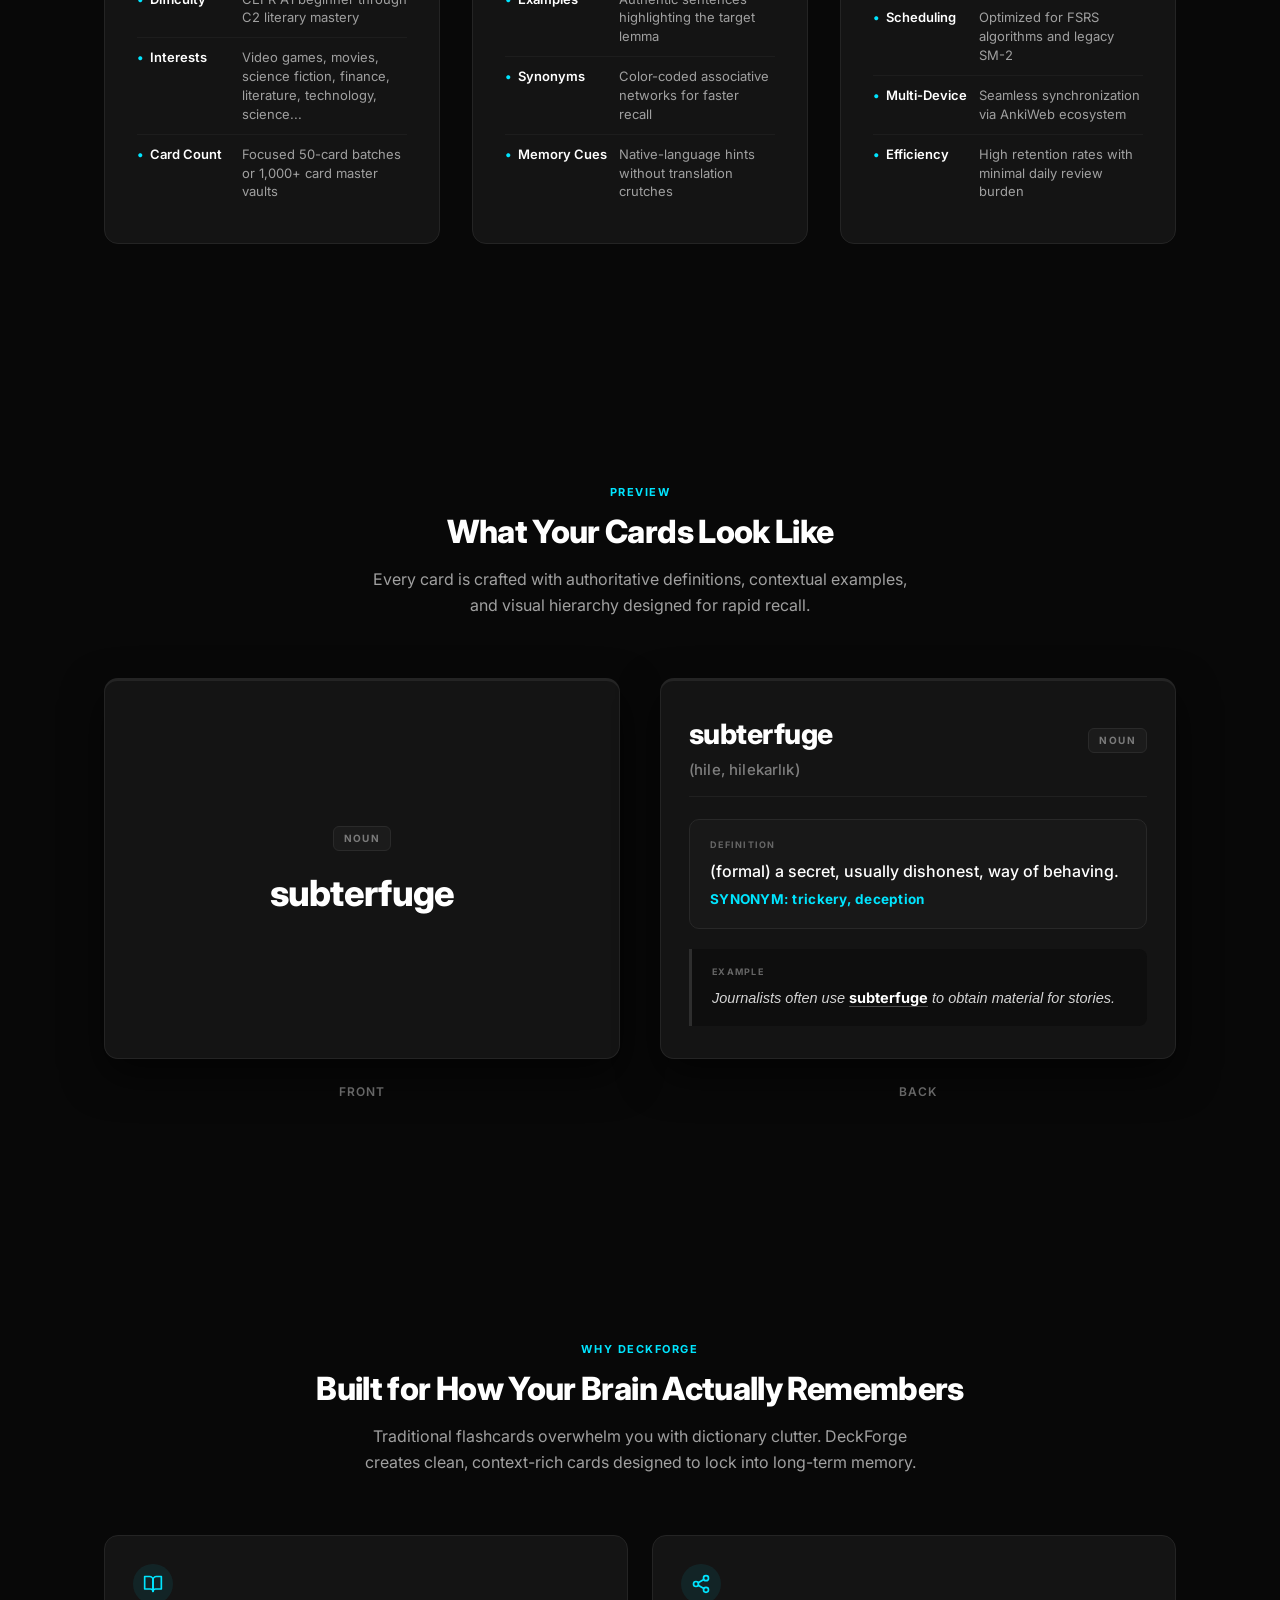
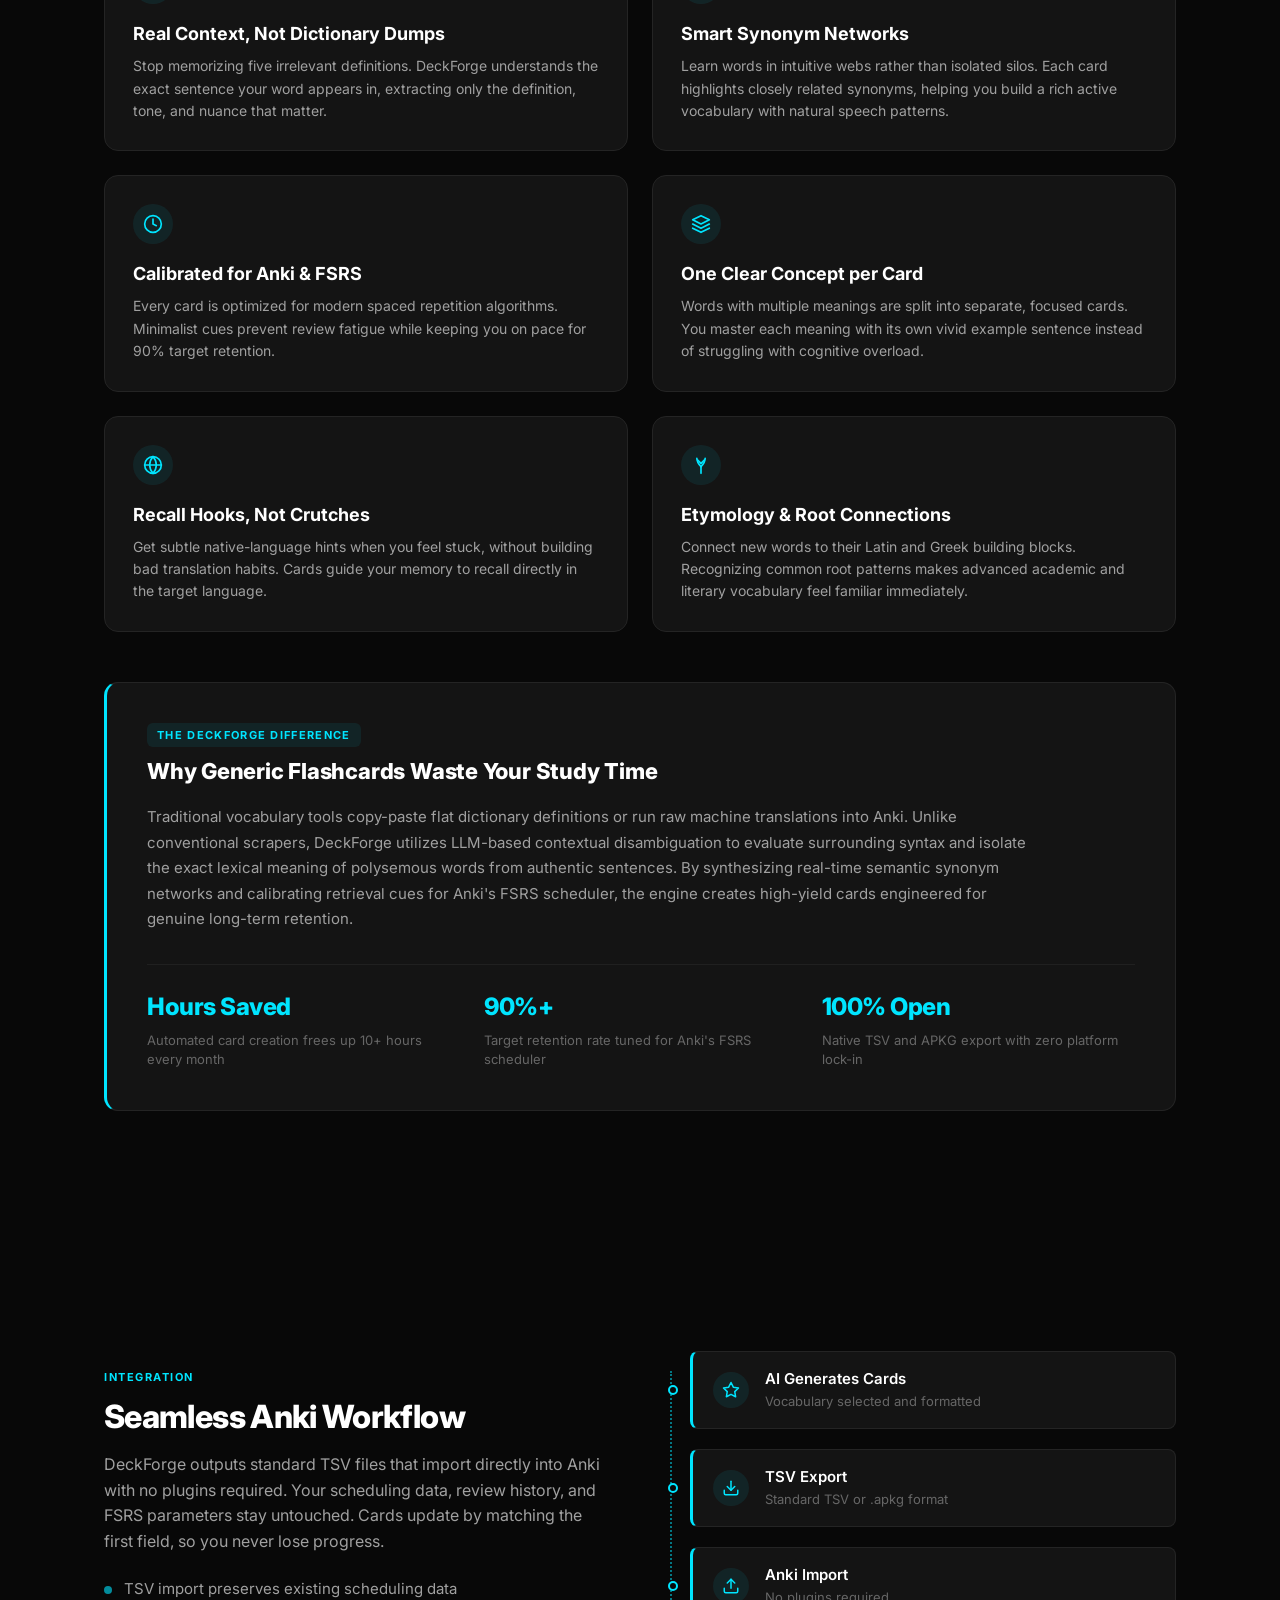
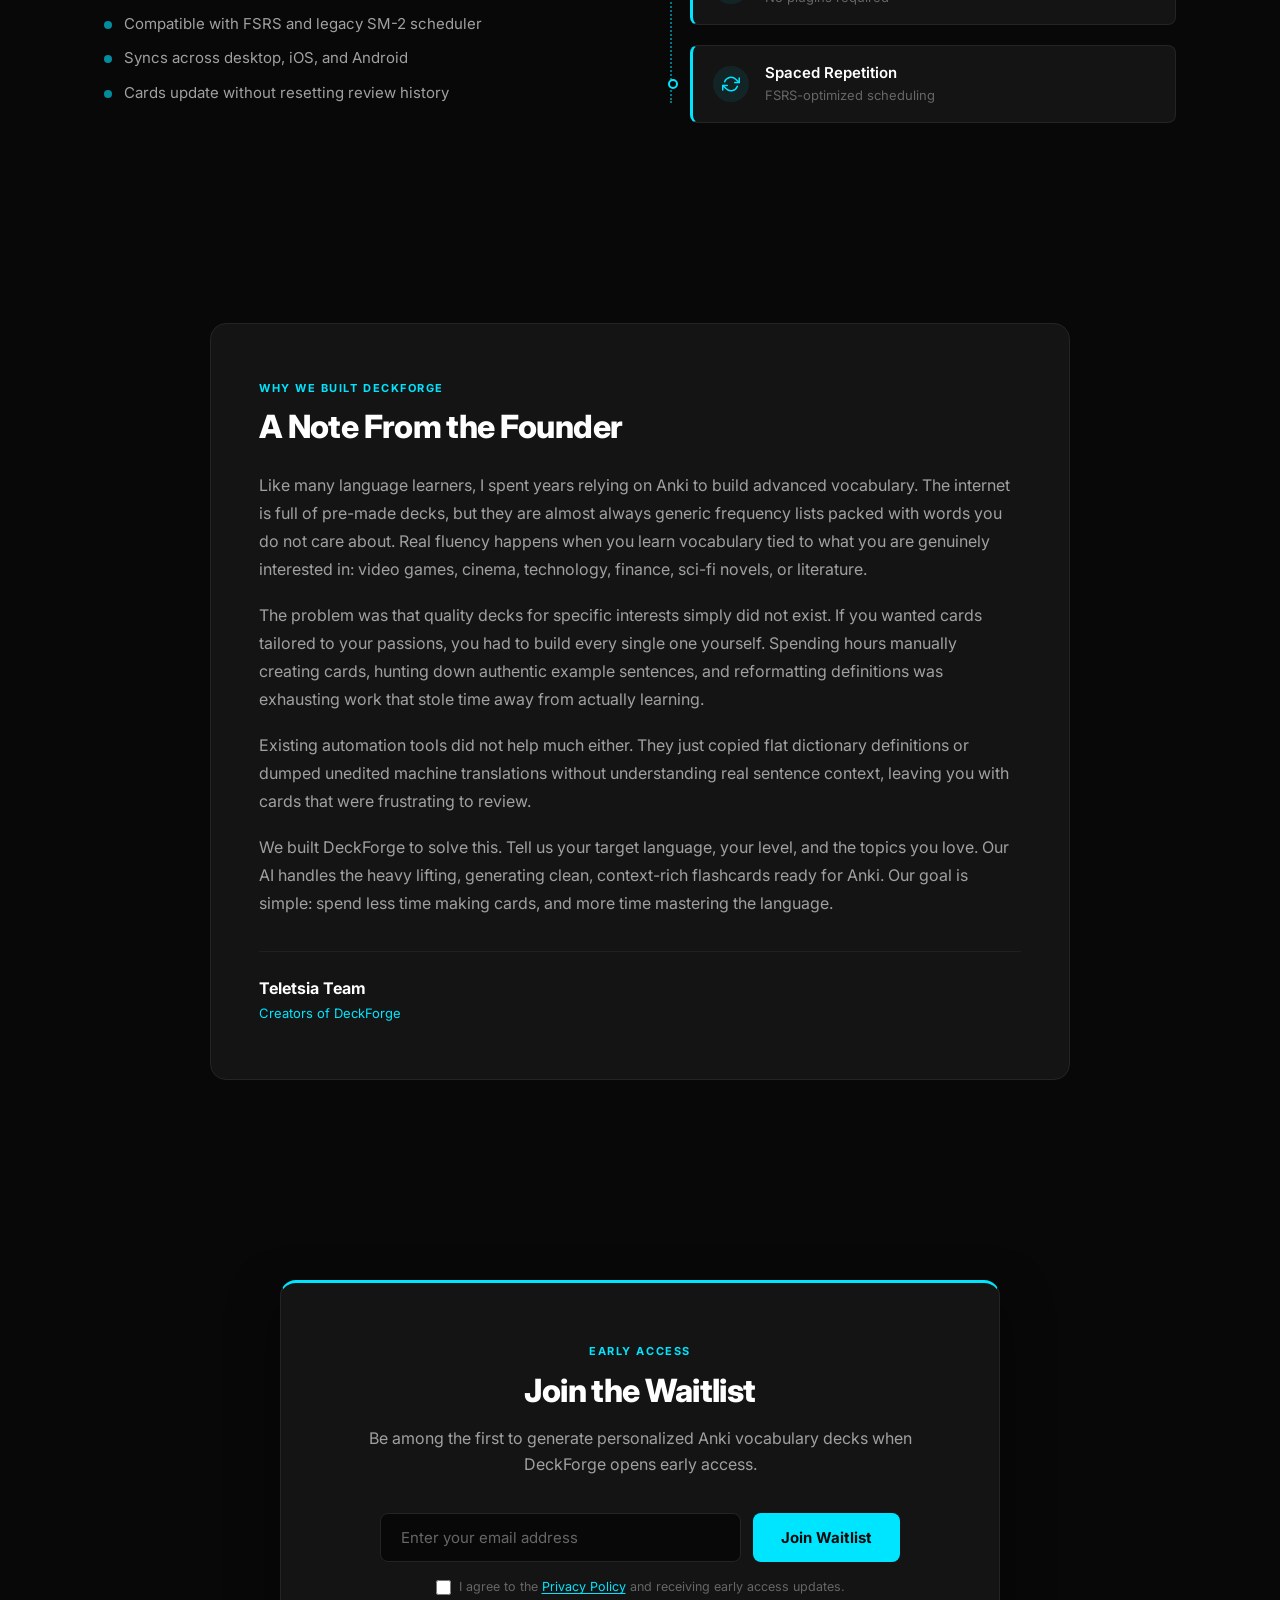
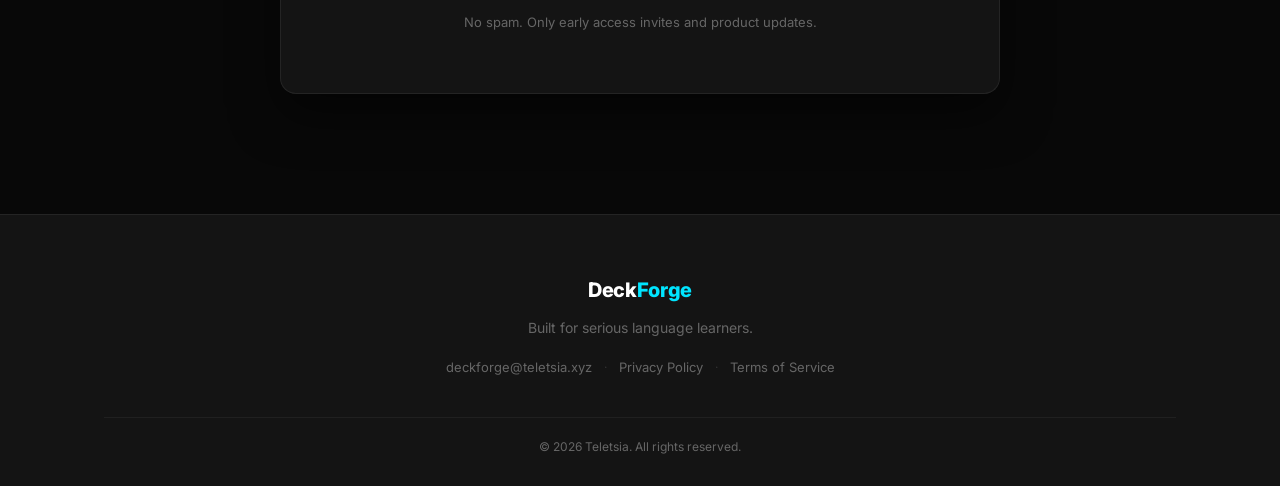
==== commit 9766b07d: "Add files via upload" ====
--- a/index.html
+++ b/index.html
@@ -24,6 +24,7 @@
         <a href="#card-preview">Preview</a>
         <a href="#features">Features</a>
         <a href="#anki-integration">Anki</a>
+        <a href="#mission">Mission</a>
         <a href="#waitlist">Waitlist</a>
       </div>
     </div>
@@ -191,9 +192,9 @@
     <section id="features">
       <div class="container">
         <div class="section-header">
-          <span class="overline">Features</span>
-          <h2 class="section-title">Built for Serious Learners</h2>
-          <p class="section-subtitle">Every feature is designed around evidence-based language acquisition principles.</p>
+          <span class="overline">Why DeckForge</span>
+          <h2 class="section-title">Built for How Your Brain Actually Remembers</h2>
+          <p class="section-subtitle">Traditional flashcards overwhelm you with dictionary clutter. DeckForge creates clean, context-rich cards designed to lock into long-term memory.</p>
         </div>
         <div class="features-grid">
           <div class="feature-card fade-in">
@@ -203,8 +204,8 @@
                 <path d="M22 3h-6a4 4 0 0 0-4 4v14a3 3 0 0 1 3-3h7z"></path>
               </svg>
             </div>
-            <h3 class="feature-title">Authoritative Definitions</h3>
-            <p class="feature-desc">Every card uses learner dictionary definitions with register labels and usage notes, avoiding machine-generated paraphrases or raw translations.</p>
+            <h3 class="feature-title">Real Context, Not Dictionary Dumps</h3>
+            <p class="feature-desc">Stop memorizing five irrelevant definitions. DeckForge understands the exact sentence your word appears in, extracting only the definition, tone, and nuance that matter.</p>
           </div>
           
           <div class="feature-card fade-in">
@@ -218,7 +219,7 @@
               </svg>
             </div>
             <h3 class="feature-title">Smart Synonym Networks</h3>
-            <p class="feature-desc">Related words are highlighted in cyan, building associative word networks that mirror how the brain naturally organizes vocabulary.</p>
+            <p class="feature-desc">Learn words in intuitive webs rather than isolated silos. Each card highlights closely related synonyms, helping you build a rich active vocabulary with natural speech patterns.</p>
           </div>
 
           <div class="feature-card fade-in">
@@ -228,8 +229,8 @@
                 <polyline points="12 6 12 12 16 14"></polyline>
               </svg>
             </div>
-            <h3 class="feature-title">FSRS-Optimized Scheduling</h3>
-            <p class="feature-desc">Cards are structured for Anki's Free Spaced Repetition Scheduler. Retention targets backed by real learning data, not arbitrary intervals.</p>
+            <h3 class="feature-title">Calibrated for Anki & FSRS</h3>
+            <p class="feature-desc">Every card is optimized for modern spaced repetition algorithms. Minimalist cues prevent review fatigue while keeping you on pace for 90% target retention.</p>
           </div>
 
           <div class="feature-card fade-in">
@@ -240,8 +241,8 @@
                 <polyline points="2 17 12 22 22 17"></polyline>
               </svg>
             </div>
-            <h3 class="feature-title">Multi-Sense Cards</h3>
-            <p class="feature-desc">Words with multiple meanings get numbered definitions, each with its own example sentence and synonym set, supporting up to 3 senses per card.</p>
+            <h3 class="feature-title">One Clear Concept per Card</h3>
+            <p class="feature-desc">Words with multiple meanings are split into separate, focused cards. You master each meaning with its own vivid example sentence instead of struggling with cognitive overload.</p>
           </div>
 
           <div class="feature-card fade-in">
@@ -252,8 +253,8 @@
                 <path d="M12 2a15.3 15.3 0 0 1 4 10 15.3 15.3 0 0 1-4 10 15.3 15.3 0 0 1-4-10 15.3 15.3 0 0 1 4-10z"></path>
               </svg>
             </div>
-            <h3 class="feature-title">Native Language Cues</h3>
-            <p class="feature-desc">Minimal L1 hints trigger recall without creating translation dependency. Just enough to anchor the meaning, never enough to become a crutch.</p>
+            <h3 class="feature-title">Recall Hooks, Not Crutches</h3>
+            <p class="feature-desc">Get subtle native-language hints when you feel stuck, without building bad translation habits. Cards guide your memory to recall directly in the target language.</p>
           </div>
 
           <div class="feature-card fade-in">
@@ -266,8 +267,32 @@
                 <path d="M12 10l4-4"></path>
               </svg>
             </div>
-            <h3 class="feature-title">Morphemic Root Links</h3>
-            <p class="feature-desc">Latin and Greek root connections accelerate recognition of unfamiliar words. See how 'bene-' connects 'benevolent', 'benefit', and 'benediction'.</p>
+            <h3 class="feature-title">Etymology & Root Connections</h3>
+            <p class="feature-desc">Connect new words to their Latin and Greek building blocks. Recognizing common root patterns makes advanced academic and literary vocabulary feel familiar immediately.</p>
+          </div>
+        </div>
+
+        <div class="tech-deepdive fade-in">
+          <div class="tech-deepdive-header">
+            <span class="tech-badge">The DeckForge Difference</span>
+            <h3 class="tech-deepdive-title">Why Generic Flashcards Waste Your Study Time</h3>
+          </div>
+          <p class="tech-deepdive-desc">
+            Traditional vocabulary tools copy-paste flat dictionary definitions or run raw machine translations into Anki. Unlike conventional scrapers, DeckForge utilizes LLM-based contextual disambiguation to evaluate surrounding syntax and isolate the exact lexical meaning of polysemous words from authentic sentences. By synthesizing real-time semantic synonym networks and calibrating retrieval cues for Anki's FSRS scheduler, the engine creates high-yield cards engineered for genuine long-term retention.
+          </p>
+          <div class="tech-metrics">
+            <div class="tech-metric">
+              <span class="metric-num">Hours Saved</span>
+              <span class="metric-label">Automated card creation frees up 10+ hours every month</span>
+            </div>
+            <div class="tech-metric">
+              <span class="metric-num">90%+</span>
+              <span class="metric-label">Target retention rate tuned for Anki's FSRS scheduler</span>
+            </div>
+            <div class="tech-metric">
+              <span class="metric-num">100% Open</span>
+              <span class="metric-label">Native TSV and APKG export with zero platform lock-in</span>
+            </div>
           </div>
         </div>
       </div>
@@ -346,17 +371,54 @@
       </div>
     </section>
 
+    <section id="mission" class="section founder-section">
+      <div class="container">
+        <div class="founder-card fade-in">
+          <div class="founder-header">
+            <span class="overline">Why We Built DeckForge</span>
+            <h2 class="section-title">A Note From the Founder</h2>
+          </div>
+          <div class="founder-body">
+            <p>
+              Like many language learners, I spent years relying on Anki to build advanced vocabulary. The internet is full of pre-made decks, but they are almost always generic frequency lists packed with words you do not care about. Real fluency happens when you learn vocabulary tied to what you are genuinely interested in: video games, cinema, technology, finance, sci-fi novels, or literature.
+            </p>
+            <p>
+              The problem was that quality decks for specific interests simply did not exist. If you wanted cards tailored to your passions, you had to build every single one yourself. Spending hours manually creating cards, hunting down authentic example sentences, and reformatting definitions was exhausting work that stole time away from actually learning.
+            </p>
+            <p>
+              Existing automation tools did not help much either. They just copied flat dictionary definitions or dumped unedited machine translations without understanding real sentence context, leaving you with cards that were frustrating to review.
+            </p>
+            <p>
+              We built DeckForge to solve this. Tell us your target language, your level, and the topics you love. Our AI handles the heavy lifting, generating clean, context-rich flashcards ready for Anki. Our goal is simple: spend less time making cards, and more time mastering the language.
+            </p>
+            <div class="founder-signoff">
+              <span class="founder-team">Teletsia Team</span>
+              <span class="founder-sub">Creators of DeckForge</span>
+            </div>
+          </div>
+        </div>
+      </div>
+    </section>
+
     <section id="waitlist" class="section waitlist-section">
       <div class="container">
         <div class="waitlist-card fade-in">
           <span class="overline">Early Access</span>
           <h2 class="section-title">Join the Waitlist</h2>
           <p class="section-subtitle">Be among the first to generate personalized Anki vocabulary decks when DeckForge opens early access.</p>
-          <form class="waitlist-form" id="waitlist-form" novalidate>
+          <form class="waitlist-form" id="waitlist-form" action="https://formsubmit.co/deckforge@teletsia.xyz" method="POST">
+            <input type="hidden" name="_subject" value="New DeckForge Waitlist Submission">
+            <input type="hidden" name="_captcha" value="false">
+            <input type="hidden" name="_template" value="table">
+            <input type="hidden" name="_next" value="https://deckforge.teletsia.xyz/thanks.html">
             <div class="waitlist-input-wrapper">
-              <input type="email" class="waitlist-input" id="waitlist-email" placeholder="Enter your email address" required autocomplete="email">
+              <input type="email" name="email" class="waitlist-input" id="waitlist-email" placeholder="Enter your email address" required autocomplete="email">
               <button type="submit" class="btn btn-primary waitlist-submit-btn">Join Waitlist</button>
             </div>
+            <label class="waitlist-consent" for="waitlist-consent">
+              <input type="checkbox" id="waitlist-consent" name="consent" required>
+              <span>I agree to the <a href="privacy.html" class="text-accent">Privacy Policy</a> and receiving early access updates.</span>
+            </label>
             <p class="waitlist-note">No spam. Only early access invites and product updates.</p>
             <div class="waitlist-success" id="waitlist-success" role="status" aria-live="polite">
               <span class="dev-alert-dot"></span>
--- a/css/style.css
+++ b/css/style.css
@@ -203,6 +203,19 @@
   color: var(--accent);
 }
 
+.nav-actions {
+  display: flex;
+  align-items: center;
+}
+
+.nav-back-btn {
+  padding: 8px 18px;
+  font-size: 13px;
+  font-weight: 600;
+  border-radius: 6px;
+  text-decoration: none;
+}
+
 .hamburger {
   display: none;
   flex-direction: column;
@@ -1207,3 +1220,267 @@
   padding-top: 32px;
   border-top: 1px solid var(--border-subtle);
 }
+
+
+/* ==========================================================================
+   Technical Deep-Dive / LLM Contextual Pipeline
+   ========================================================================== */
+.tech-deepdive {
+  margin-top: 50px;
+  background-color: var(--bg-card);
+  border: 1px solid var(--border);
+  border-left: 3px solid var(--accent);
+  border-radius: 14px;
+  padding: 40px;
+}
+
+.tech-deepdive-header {
+  display: flex;
+  flex-direction: column;
+  gap: 8px;
+  margin-bottom: 16px;
+}
+
+.tech-badge {
+  display: inline-block;
+  align-self: flex-start;
+  font-size: 11px;
+  font-weight: 700;
+  letter-spacing: 0.12em;
+  text-transform: uppercase;
+  color: var(--accent);
+  background-color: var(--accent-dim);
+  padding: 4px 10px;
+  border-radius: 6px;
+}
+
+.tech-deepdive-title {
+  font-size: 22px;
+  font-weight: 800;
+  color: var(--text-primary);
+  letter-spacing: -0.01em;
+}
+
+.tech-deepdive-desc {
+  font-size: 15px;
+  color: var(--text-secondary);
+  line-height: 1.7;
+  max-width: 900px;
+}
+
+.tech-metrics {
+  display: grid;
+  grid-template-columns: repeat(3, 1fr);
+  gap: 24px;
+  margin-top: 32px;
+  padding-top: 24px;
+  border-top: 1px solid var(--border-subtle);
+}
+
+.tech-metric {
+  display: flex;
+  flex-direction: column;
+  gap: 6px;
+}
+
+.metric-num {
+  font-size: 24px;
+  font-weight: 800;
+  color: var(--accent);
+  letter-spacing: -0.02em;
+}
+
+.metric-label {
+  font-size: 13px;
+  color: var(--text-muted);
+  line-height: 1.5;
+}
+
+@media (max-width: 768px) {
+  .tech-deepdive {
+    padding: 28px 20px;
+  }
+  .tech-metrics {
+    grid-template-columns: 1fr;
+    gap: 16px;
+  }
+}
+
+/* ==========================================================================
+   Founder's Note / Mission Section
+   ========================================================================== */
+.founder-section {
+  padding: 80px 0 100px;
+}
+
+.founder-card {
+  background-color: var(--bg-card);
+  border: 1px solid var(--border);
+  border-radius: 16px;
+  padding: 56px 48px;
+  max-width: 860px;
+  margin: 0 auto;
+}
+
+.founder-header {
+  margin-bottom: 24px;
+}
+
+.founder-body {
+  display: flex;
+  flex-direction: column;
+  gap: 18px;
+}
+
+.founder-body p {
+  font-size: 16px;
+  color: var(--text-secondary);
+  line-height: 1.75;
+}
+
+.founder-signoff {
+  margin-top: 16px;
+  padding-top: 24px;
+  border-top: 1px solid var(--border-subtle);
+  display: flex;
+  flex-direction: column;
+  gap: 4px;
+}
+
+.founder-team {
+  font-size: 16px;
+  font-weight: 700;
+  color: var(--text-primary);
+}
+
+.founder-sub {
+  font-size: 13px;
+  color: var(--accent);
+}
+
+@media (max-width: 768px) {
+  .founder-card {
+    padding: 36px 24px;
+  }
+}
+
+/* ==========================================================================
+   Waitlist Consent Checkbox
+   ========================================================================== */
+.waitlist-consent {
+  display: flex;
+  align-items: center;
+  justify-content: center;
+  gap: 8px;
+  font-size: 12.5px;
+  color: var(--text-muted);
+  cursor: pointer;
+  user-select: none;
+}
+
+.waitlist-consent input[type="checkbox"] {
+  accent-color: var(--accent);
+  width: 15px;
+  height: 15px;
+  cursor: pointer;
+}
+
+.waitlist-consent a {
+  text-decoration: underline;
+  text-underline-offset: 2px;
+}
+
+/* ==========================================================================
+   Thanks Confirmation Page
+   ========================================================================== */
+.thanks-page {
+  padding: 140px 0 100px;
+  min-height: calc(100vh - 220px);
+  display: flex;
+  align-items: center;
+}
+
+.thanks-card {
+  background-color: var(--bg-card);
+  border: 1px solid var(--border);
+  border-top: 3px solid var(--accent);
+  border-radius: 16px;
+  padding: 60px 48px;
+  max-width: 680px;
+  margin: 0 auto;
+  text-align: center;
+  box-shadow: 0 24px 60px rgba(0, 0, 0, 0.6);
+}
+
+.thanks-icon {
+  width: 56px;
+  height: 56px;
+  border-radius: 50%;
+  background-color: var(--accent-dim);
+  color: var(--accent);
+  display: flex;
+  align-items: center;
+  justify-content: center;
+  margin: 0 auto 20px;
+}
+
+.thanks-icon svg {
+  width: 28px;
+  height: 28px;
+}
+
+.thanks-card .section-subtitle {
+  margin-left: auto;
+  margin-right: auto;
+  margin-bottom: 32px;
+}
+
+.thanks-steps {
+  display: flex;
+  flex-direction: column;
+  gap: 16px;
+  text-align: left;
+  margin: 28px 0 36px;
+  padding: 24px;
+  background-color: var(--bg-primary);
+  border: 1px solid var(--border);
+  border-radius: 10px;
+}
+
+.thanks-step {
+  display: flex;
+  gap: 16px;
+  align-items: flex-start;
+}
+
+.thanks-step-num {
+  font-size: 18px;
+  font-weight: 800;
+  color: var(--accent);
+  line-height: 1;
+  padding-top: 2px;
+}
+
+.thanks-step-text strong {
+  display: block;
+  font-size: 14px;
+  color: var(--text-primary);
+  margin-bottom: 2px;
+}
+
+.thanks-step-text p {
+  font-size: 13px;
+  color: var(--text-secondary);
+  line-height: 1.5;
+  margin: 0;
+}
+
+.thanks-action {
+  margin-top: 24px;
+}
+
+@media (max-width: 600px) {
+  .thanks-card {
+    padding: 40px 24px;
+  }
+}
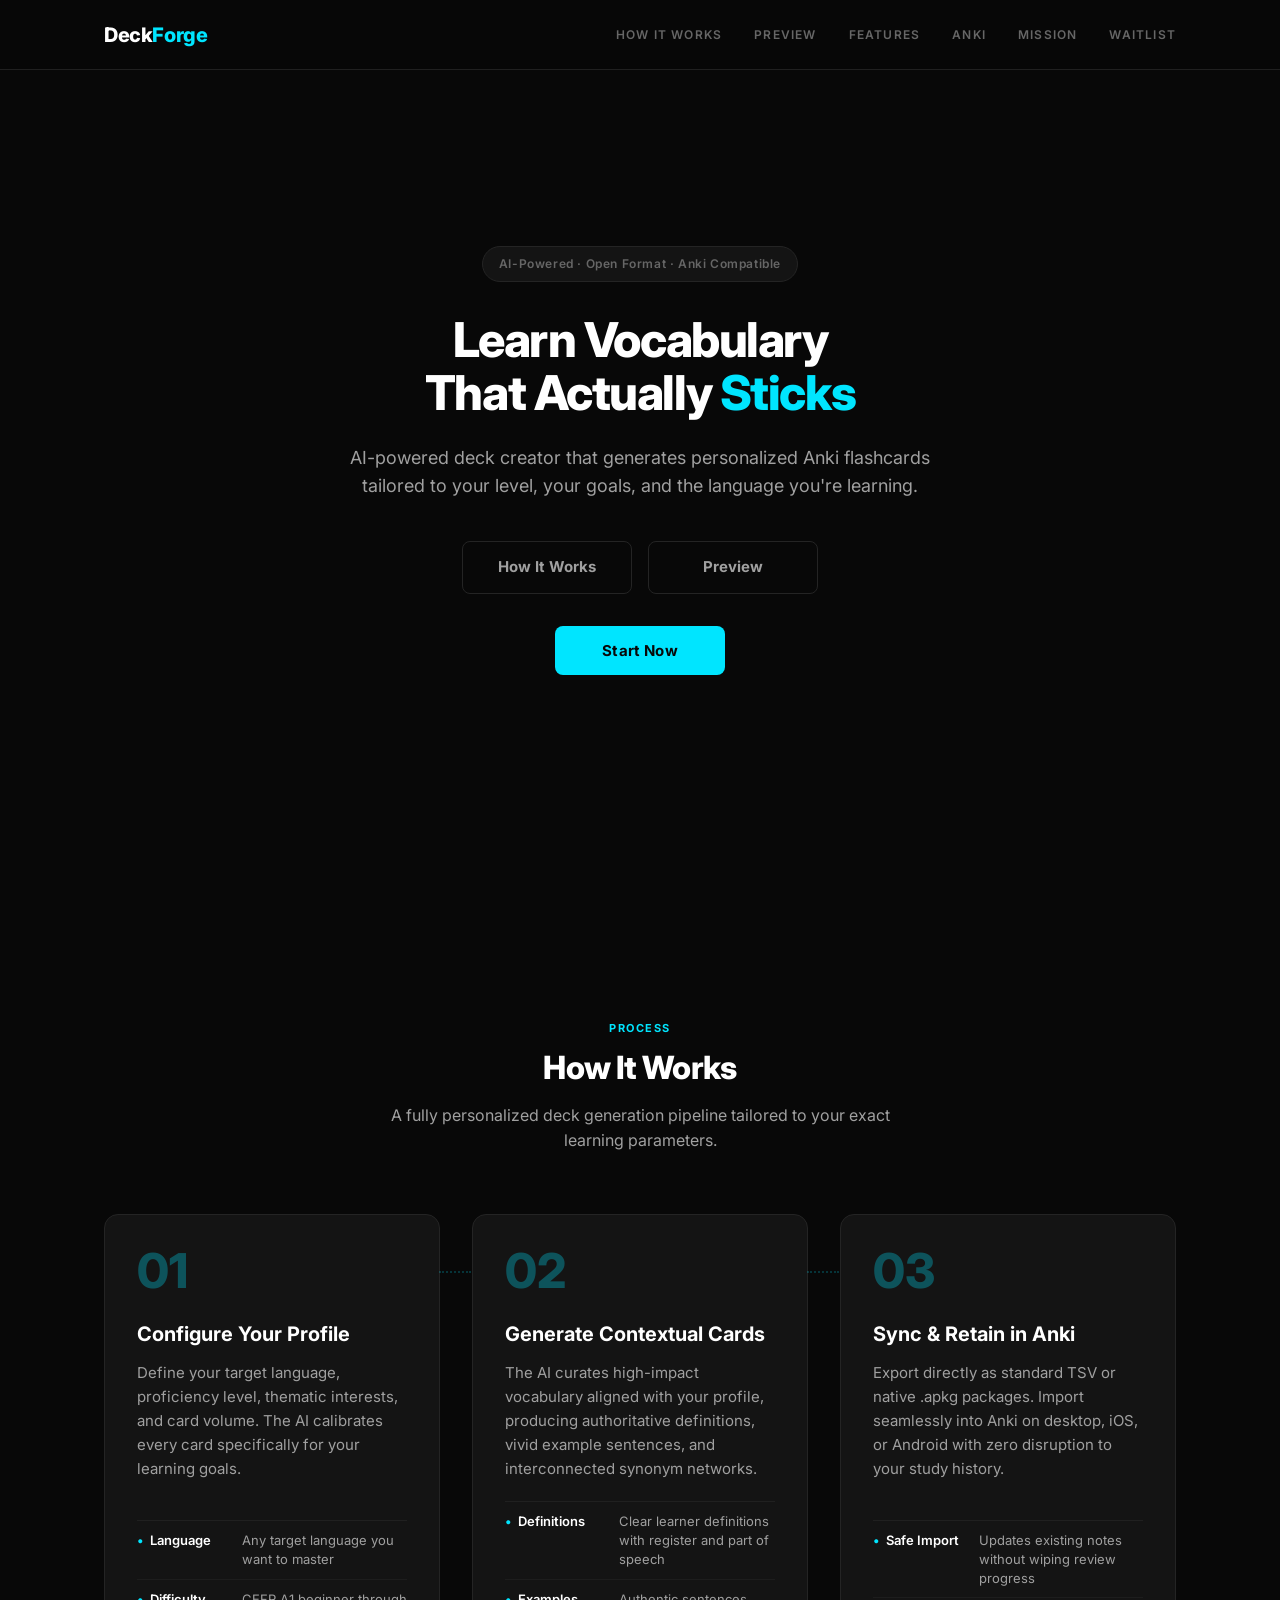
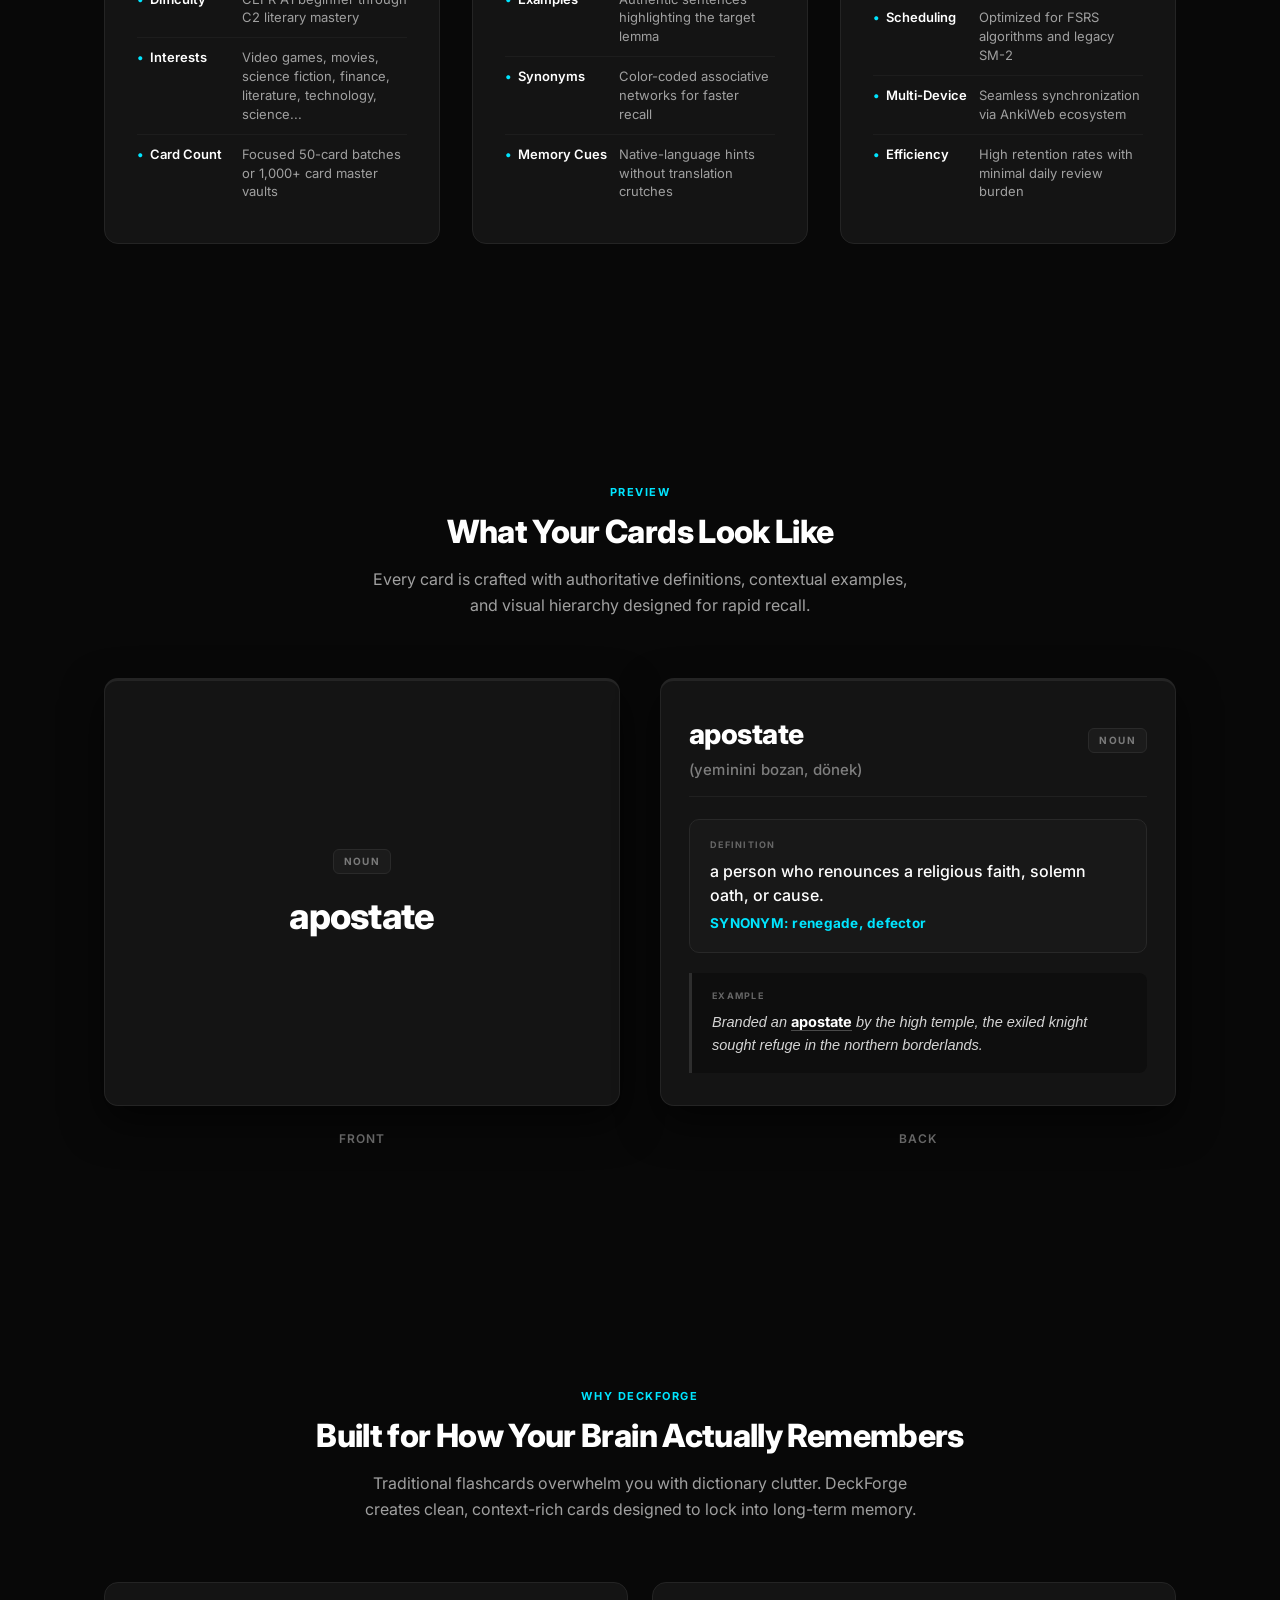
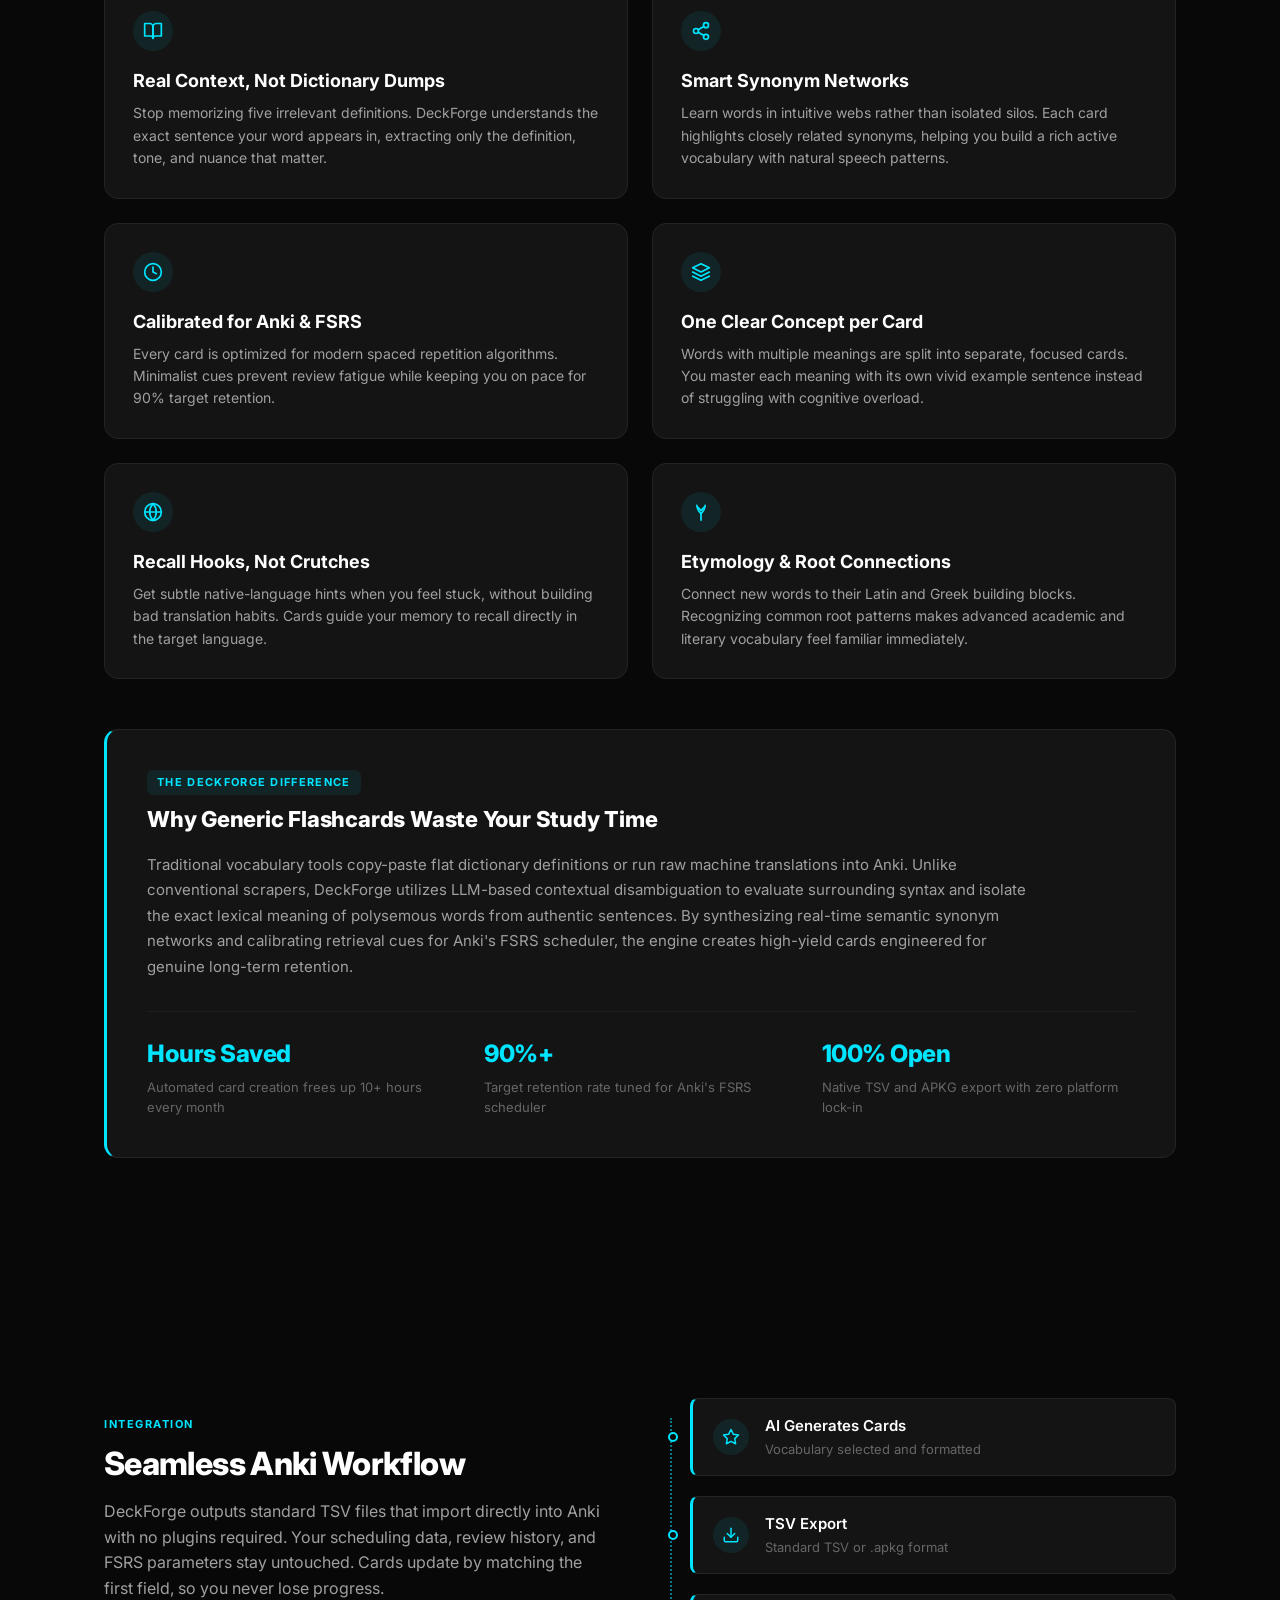
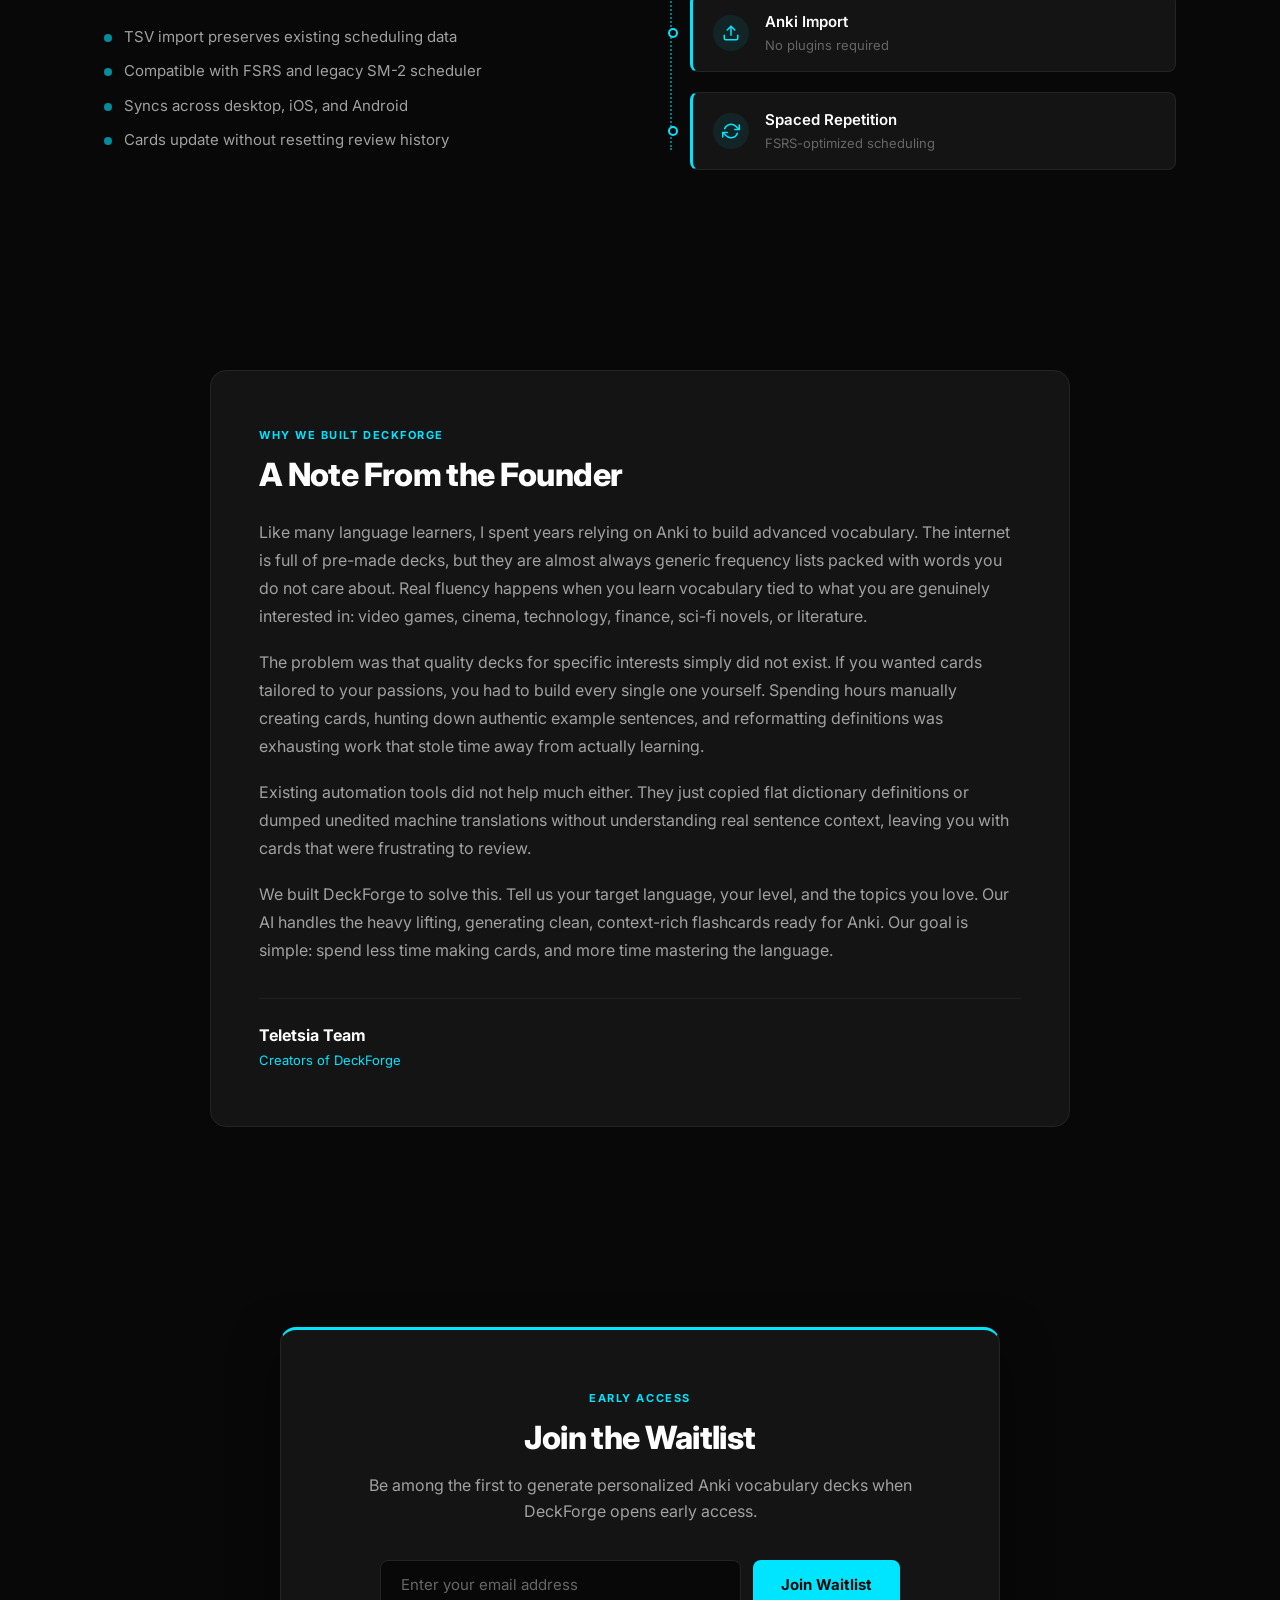
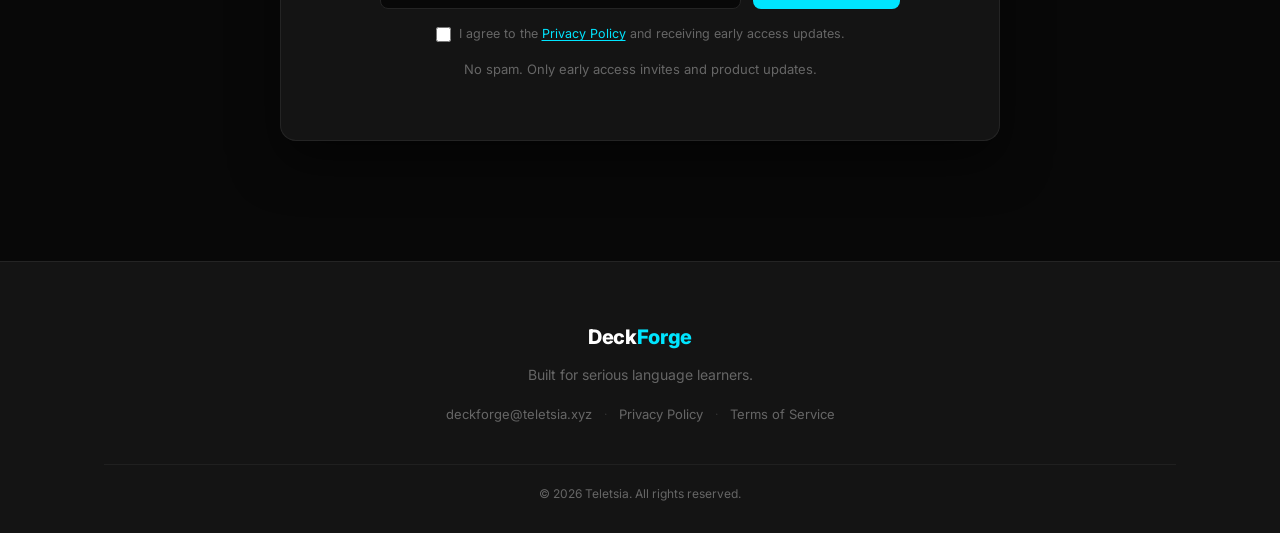
==== commit 0820f2fe: "Add files via upload" ====
--- a/index.html
+++ b/index.html
@@ -3,8 +3,15 @@
 <head>
   <meta charset="UTF-8">
   <meta name="viewport" content="width=device-width, initial-scale=1.0">
-  <title>DeckForge</title>
-  <meta name="description" content="Generate personalized Anki flashcard decks with AI. Tailored vocabulary by language, interests, card count, and difficulty level with FSRS-optimized scheduling.">
+  <title>DeckForge | AI-Powered Anki Flashcards</title>
+  <meta name="description" content="Generate personalized Anki flashcard decks tailored to your level, your goals, and the language you are learning.">
+  <meta property="og:title" content="DeckForge | AI-Powered Anki Flashcards">
+  <meta property="og:description" content="Generate personalized Anki flashcard decks tailored to your level, your goals, and the language you are learning.">
+  <meta property="og:url" content="https://deckforge.teletsia.xyz">
+  <meta property="og:type" content="website">
+  <meta name="twitter:card" content="summary_large_image">
+  <meta name="twitter:title" content="DeckForge | AI-Powered Anki Flashcards">
+  <meta name="twitter:description" content="Generate personalized Anki flashcard decks tailored to your level, your goals, and the language you are learning.">
   <link rel="icon" type="image/png" sizes="64x64" href="assets/favicon-64.png">
   <link rel="icon" type="image/png" href="assets/favicon.png">
   <link rel="icon" type="image/svg+xml" href="assets/favicon.svg">
@@ -155,7 +162,7 @@
                   <div class="badge-row">
                     <span class="type-badge">NOUN</span>
                   </div>
-                  <div class="word-title">subterfuge</div>
+                  <div class="word-title">apostate</div>
                 </div>
               </div>
               <span class="preview-label">Front</span>
@@ -166,20 +173,20 @@
               <div class="card-box">
                 <div class="header-row">
                   <div class="word-group">
-                    <span class="word-title-back">subterfuge</span>
-                    <span class="turkish-cue">(hile, hilekarlık)</span>
+                    <span class="word-title-back">apostate</span>
+                    <span class="turkish-cue">(yeminini bozan, dönek)</span>
                   </div>
                   <span class="type-badge">NOUN</span>
                 </div>
                 <div class="meaning-box">
                   <div class="section-label">DEFINITION</div>
-                  <div class="meaning-text">(formal) a secret, usually dishonest, way of behaving.<br>
-                    <span class="synonym-tag"><b>SYNONYM:</b> trickery, deception</span>
+                  <div class="meaning-text">a person who renounces a religious faith, solemn oath, or cause.<br>
+                    <span class="synonym-tag"><b>SYNONYM:</b> renegade, defector</span>
                   </div>
                 </div>
                 <div class="sentence-box">
                   <div class="section-label">EXAMPLE</div>
-                  <p class="quote-text">Journalists often use <b>subterfuge</b> to obtain material for stories.</p>
+                  <p class="quote-text">Branded an <b>apostate</b> by the high temple, the exiled knight sought refuge in the northern borderlands.</p>
                 </div>
               </div>
               <span class="preview-label">Back</span>
@@ -420,10 +427,6 @@
               <span>I agree to the <a href="privacy.html" class="text-accent">Privacy Policy</a> and receiving early access updates.</span>
             </label>
             <p class="waitlist-note">No spam. Only early access invites and product updates.</p>
-            <div class="waitlist-success" id="waitlist-success" role="status" aria-live="polite">
-              <span class="dev-alert-dot"></span>
-              <span>You are on the waitlist! We will be in touch soon.</span>
-            </div>
           </form>
         </div>
       </div>
@@ -436,7 +439,7 @@
         <a href="#hero" class="logo">Deck<span class="logo-accent">Forge</span></a>
         <p class="footer-tagline">Built for serious language learners.</p>
         <div class="footer-links">
-          <a href="mailto:deckforge@teletsia.xyz" class="footer-link">deckforge@teletsia.xyz</a>
+          <a href="mailto:&#100;&#101;&#99;&#107;&#102;&#111;&#114;&#103;&#101;&#64;&#116;&#101;&#108;&#101;&#116;&#115;&#105;&#97;&#46;&#120;&#121;&#122;" class="footer-link mail-link" data-user="deckforge" data-domain="teletsia.xyz">deckforge@teletsia.xyz</a>
           <span class="footer-sep">·</span>
           <a href="privacy.html" class="footer-link">Privacy Policy</a>
           <span class="footer-sep">·</span>
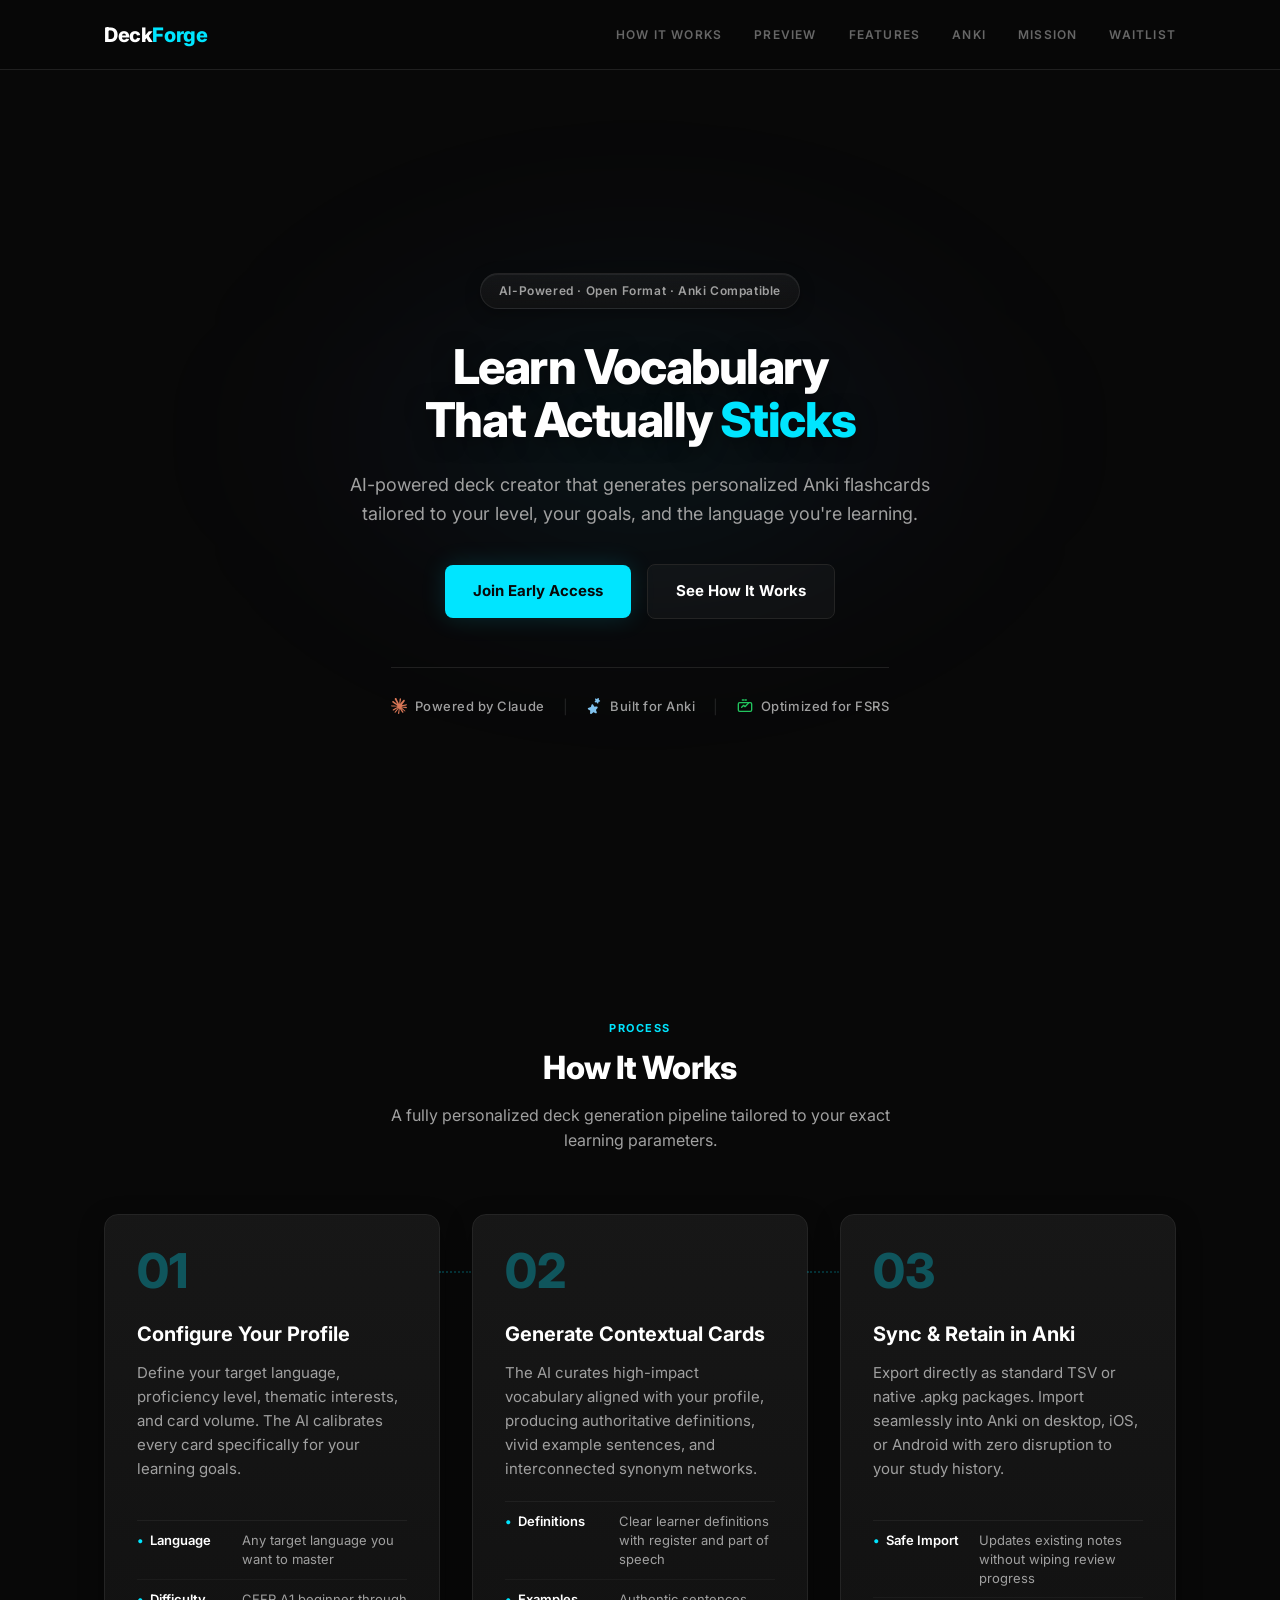
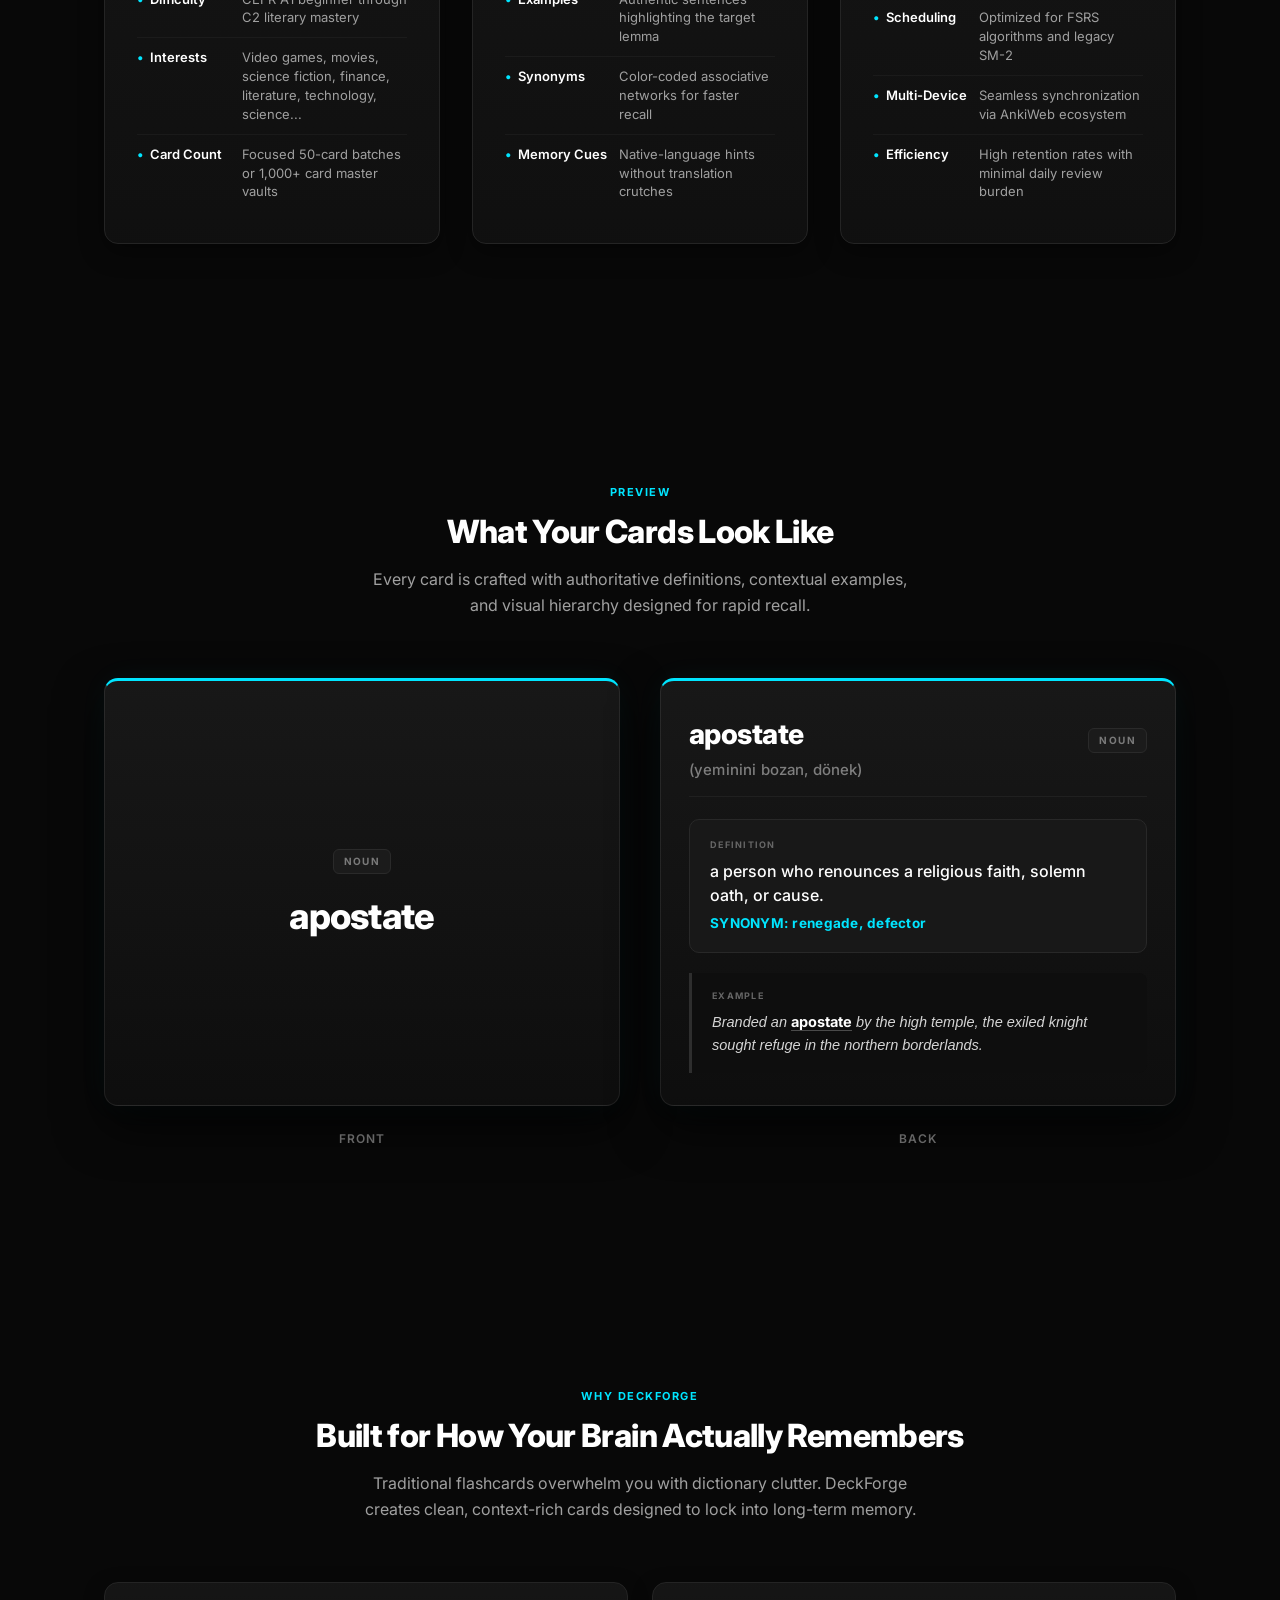
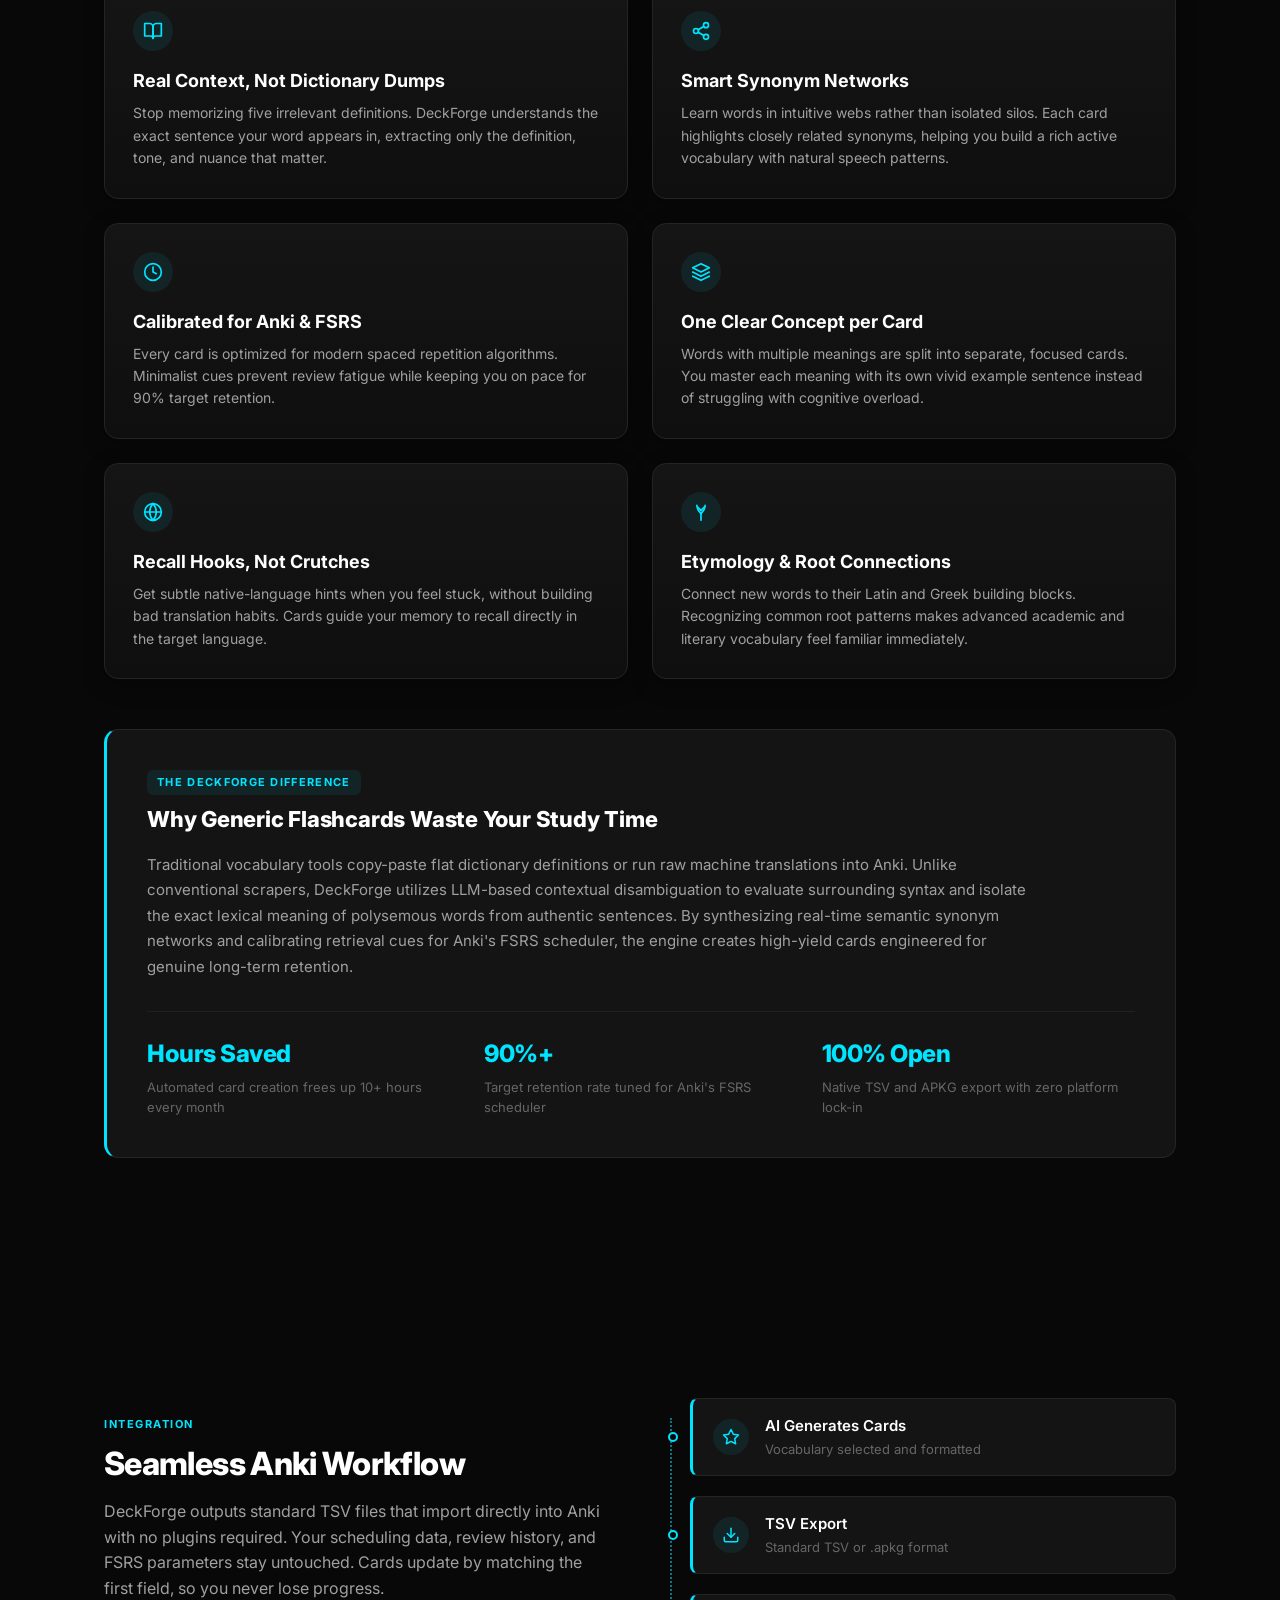
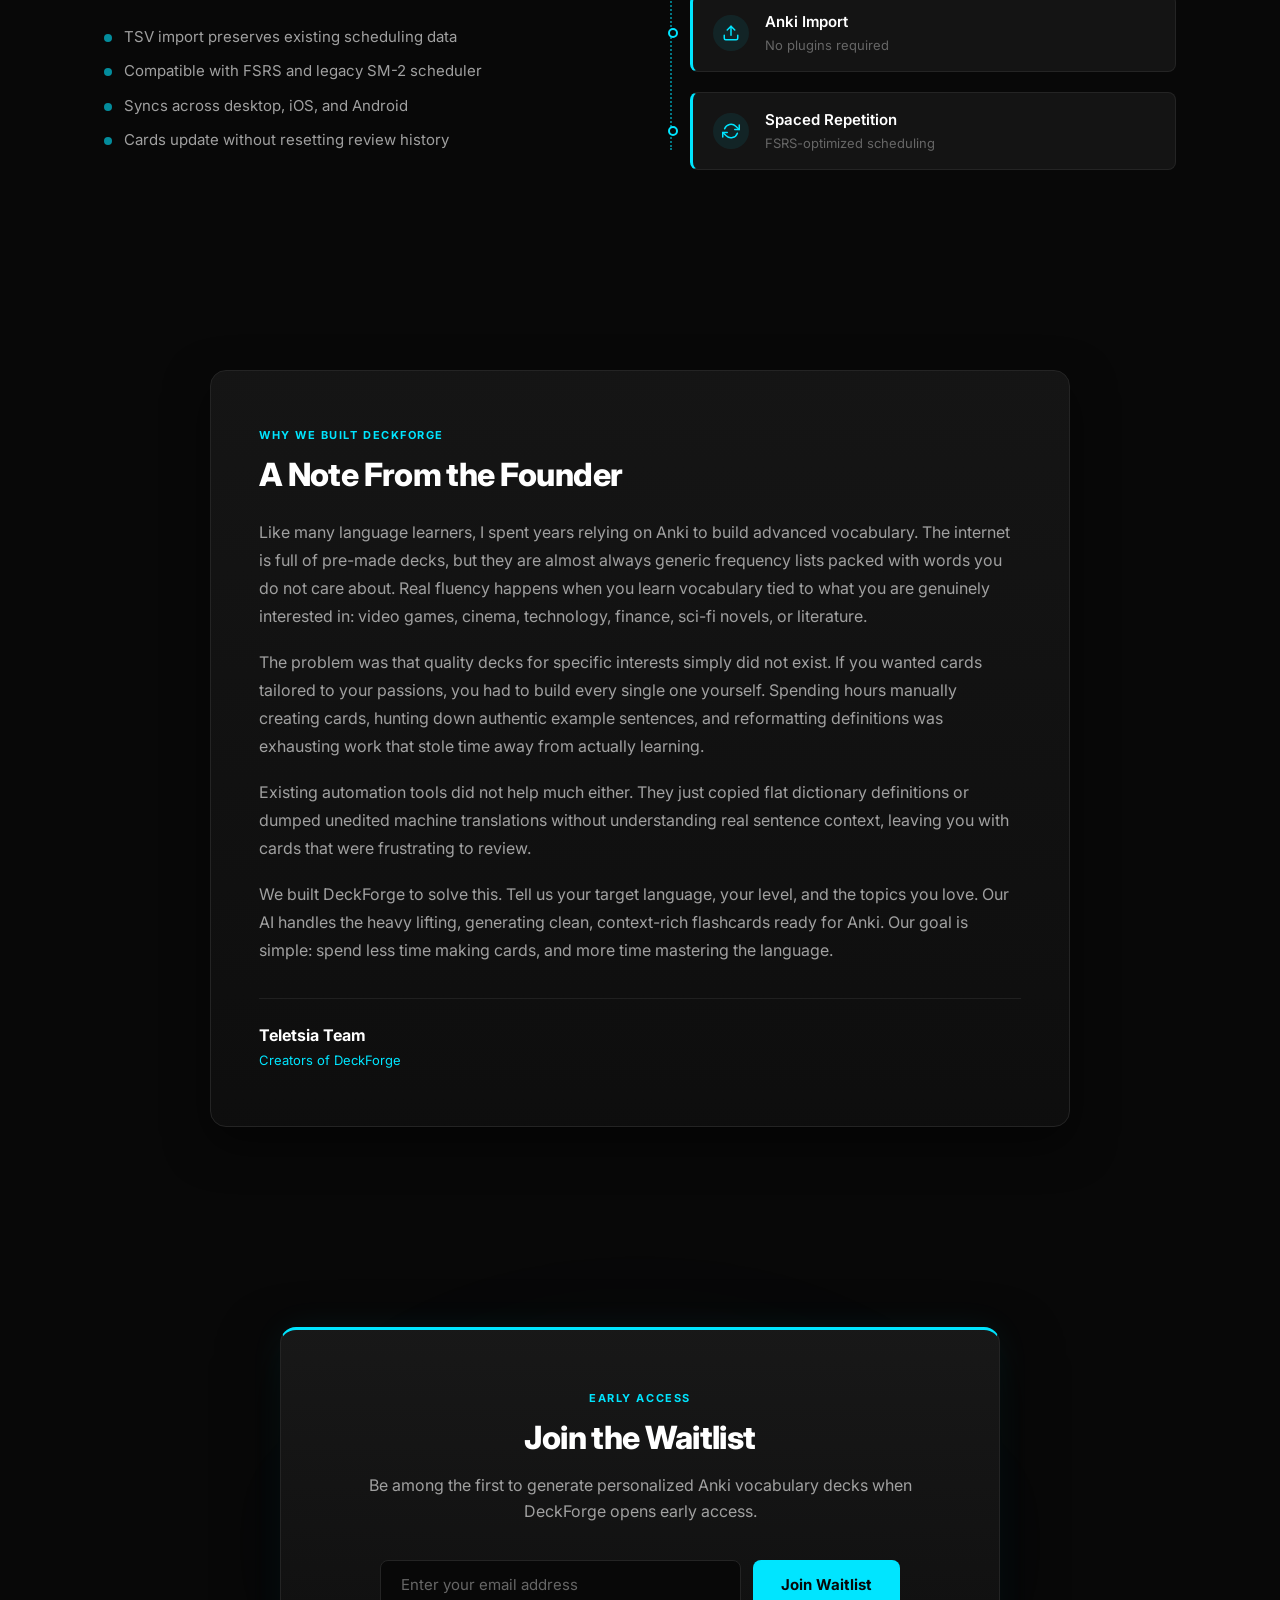
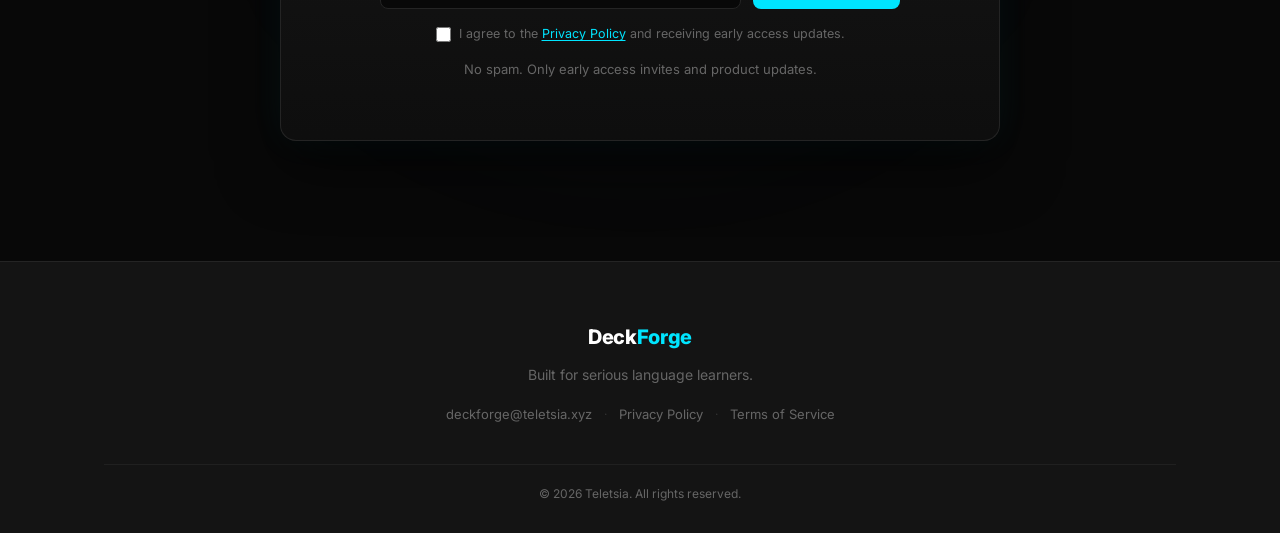
==== commit 1ad593b1: "Add files via upload" ====
--- a/index.html
+++ b/index.html
@@ -16,6 +16,17 @@
   <link rel="icon" type="image/png" href="assets/favicon.png">
   <link rel="icon" type="image/svg+xml" href="assets/favicon.svg">
   <link rel="stylesheet" href="css/style.css">
+  <script>
+    if (typeof window !== 'undefined' && window.location.protocol.startsWith('http')) {
+      const p = window.location.pathname;
+      if (p.endsWith('.html')) {
+        let c = p.slice(0, -5);
+        if (c.endsWith('/index')) c = c.slice(0, -5);
+        if (!c) c = '/';
+        window.history.replaceState(null, '', c + window.location.search + window.location.hash);
+      }
+    }
+  </script>
 </head>
 <body>
   <nav class="navbar">
@@ -45,15 +56,32 @@
           <h1 class="hero-title">Learn Vocabulary<br>That Actually <span class="text-accent">Sticks</span></h1>
           <p class="hero-subtitle">AI-powered deck creator that generates personalized Anki flashcards tailored to your level, your goals, and the language you're learning.</p>
           <div class="hero-ctas">
-            <a href="#how-it-works" class="btn btn-secondary">How It Works</a>
-            <a href="#card-preview" class="btn btn-secondary">Preview</a>
-          </div>
-          <div class="hero-start-wrapper">
-            <button type="button" class="btn btn-primary btn-start-now" id="start-now-btn">Start Now</button>
-            <div class="dev-alert" id="dev-alert" role="status" aria-live="polite">
-              <span class="dev-alert-dot"></span>
-              <span>Currently in development. Join the waitlist below!</span>
-            </div>
+            <a href="#waitlist" class="btn btn-primary hero-btn-primary" id="hero-cta-btn">Join Early Access</a>
+            <a href="#how-it-works" class="btn btn-secondary hero-btn-secondary">See How It Works</a>
+          </div>
+          <div class="hero-trust-bar">
+            <span class="trust-item">
+              <svg class="trust-icon trust-icon-claude" viewBox="0 0 100 100" fill="#D97757" aria-hidden="true">
+                <path d="m19.6 66.5 19.7-11 .3-1-.3-.5h-1l-3.3-.2-11.2-.3L14 53l-9.5-.5-2.4-.5L0 49l.2-1.5 2-1.3 2.9.2 6.3.5 9.5.6 6.9.4L38 49.1h1.6l.2-.7-.5-.4-.4-.4L29 41l-10.6-7-5.6-4.1-3-2-1.5-2-.6-4.2 2.7-3 3.7.3.9.2 3.7 2.9 8 6.1L37 36l1.5 1.2.6-.4.1-.3-.7-1.1L33 25l-6-10.4-2.7-4.3-.7-2.6c-.3-1-.4-2-.4-3l3-4.2L28 0l4.2.6L33.8 2l2.6 6 4.1 9.3L47 29.9l2 3.8 1 3.4.3 1h.7v-.5l.5-7.2 1-8.7 1-11.2.3-3.2 1.6-3.8 3-2L61 2.6l2 2.9-.3 1.8-1.1 7.7L59 27.1l-1.5 8.2h.9l1-1.1 4.1-5.4 6.9-8.6 3-3.5L77 13l2.3-1.8h4.3l3.1 4.7-1.4 4.9-4.4 5.6-3.7 4.7-5.3 7.1-3.2 5.7.3.4h.7l12-2.6 6.4-1.1 7.6-1.3 3.5 1.6.4 1.6-1.4 3.4-8.2 2-9.6 2-14.3 3.3-.2.1.2.3 6.4.6 2.8.2h6.8l12.6 1 3.3 2 1.9 2.7-.3 2-5.1 2.6-6.8-1.6-16-3.8-5.4-1.3h-.8v.4l4.6 4.5 8.3 7.5L89 80.1l.5 2.4-1.3 2-1.4-.2-9.2-7-3.6-3-8-6.8h-.5v.7l1.8 2.7 9.8 14.7.5 4.5-.7 1.4-2.6 1-2.7-.6-5.8-8-6-9-4.7-8.2-.5.4-2.9 30.2-1.3 1.5-3 1.2-2.5-2-1.4-3 1.4-6.2 1.6-8 1.3-6.4 1.2-7.9.7-2.6v-.2H49L43 72l-9 12.3-7.2 7.6-1.7.7-3-1.5.3-2.8L24 86l10-12.8 6-7.9 4-4.6-.1-.5h-.3L17.2 77.4l-4.7.6-2-2 .2-3 1-1 8-5.5Z"/>
+              </svg>
+              <span>Powered by Claude</span>
+            </span>
+            <span class="trust-sep">|</span>
+            <span class="trust-item">
+              <svg class="trust-icon trust-icon-anki" viewBox="0 0 24 24" fill="#80C2EE" aria-hidden="true">
+                <path d="m15.845 22.627-.169.131-.182.091c-.109.042-.23.069-.362.079-.27.021-.611-.036-.989-.16-.686-.223-1.537-.67-2.256-.973-.343-.145-.633-.281-.829-.254-.197.027-.44.236-.73.467-.611.486-1.311 1.145-1.91 1.546-.331.22-.644.368-.91.42-.13.026-.255.032-.37.021l-.201-.038-.196-.082-.177-.119-.143-.145a1.3 1.3 0 0 1-.187-.32c-.104-.25-.154-.593-.154-.99.001-.721.164-1.669.23-2.447.031-.37.07-.687-.016-.866-.087-.178-.359-.345-.67-.55-.65-.431-1.494-.893-2.06-1.34-.312-.246-.548-.498-.681-.735a1.3 1.3 0 0 1-.134-.345l-.025-.202.016-.213.059-.205.094-.18c.064-.097.145-.191.246-.277.207-.175.517-.33.895-.452.685-.222 1.637-.361 2.397-.539.362-.084.676-.145.819-.281.144-.138.217-.45.316-.808.209-.752.387-1.696.638-2.373.138-.373.305-.676.489-.874.091-.098.187-.176.286-.235l.185-.086.207-.051.214-.006.2.033c.113.03.226.079.339.148.231.143.473.389.706.711.424.584.85 1.446 1.253 2.114.192.318.347.598.522.692.174.094.494.068.865.052.78-.034 1.734-.157 2.455-.128.397.017.736.081.983.195.12.055.223.123.31.201l.14.148.112.181.072.201.03.202c.007.115-.005.238-.036.368-.063.263-.223.57-.457.891-.425.583-1.113 1.254-1.623 1.845-.244.281-.463.514-.498.71-.035.194.089.49.219.838.273.731.684 1.601.879 2.295.108.382.151.725.119.995-.015.131-.049.252-.095.358l-.098.179zm-1.54-18.929c-.018-.057-.07-.226-.122-.346-.17-.387-.418-.846-.544-1.216-.166-.483-.099-.88.102-1.096.201-.214.592-.308 1.086-.177.377.1.851.316 1.249.458.125.044.297.084.354.096.047-.032.193-.134.291-.221.316-.282.675-.659.988-.894.408-.305.807-.366 1.074-.241.266.124.476.468.504.977.021.391-.037.909-.049 1.331-.004.132.011.309.017.366.046.035.187.142.301.209.365.213.835.438 1.155.662.417.294.597.655.56.947-.035.293-.296.599-.773.782-.365.141-.875.246-1.28.364-.126.037-.29.106-.343.129-.019.056-.077.223-.105.351-.091.413-.159.93-.274 1.304-.151.487-.438.77-.727.826s-.661-.098-.983-.494c-.246-.303-.504-.756-.742-1.105-.074-.11-.19-.243-.229-.287-.058-.001-.235-.004-.366.009-.421.042-.933.135-1.324.141-.51.008-.867-.177-1.011-.435-.142-.257-.11-.659.167-1.088.212-.328.563-.713.822-1.047.08-.104.171-.256.202-.305"/>
+              </svg>
+              <span>Built for Anki</span>
+            </span>
+            <span class="trust-sep">|</span>
+            <span class="trust-item">
+              <svg class="trust-icon trust-icon-fsrs" viewBox="0 0 24 24" fill="none" stroke="#22c55e" stroke-width="2" stroke-linecap="round" stroke-linejoin="round" aria-hidden="true">
+                <path d="M4 7h16a2 2 0 0 1 2 2v9a2 2 0 0 1-2 2H4a2 2 0 0 1-2-2V9a2 2 0 0 1 2-2z" />
+                <path d="M8 3h8" stroke-dasharray="2 2" />
+                <path d="M7 14l3-3 2 2 5-5" />
+              </svg>
+              <span>Optimized for FSRS</span>
+            </span>
           </div>
         </div>
       </div>
@@ -206,7 +234,7 @@
         <div class="features-grid">
           <div class="feature-card fade-in">
             <div class="feature-icon">
-              <svg viewBox="0 0 24 24" fill="none" stroke="currentColor" stroke-width="2" stroke-linecap="round" stroke-linejoin="round">
+              <svg viewBox="0 0 24 24" fill="none" stroke="currentColor" stroke-width="2" stroke-linecap="round" stroke-linejoin="round" aria-hidden="true">
                 <path d="M2 3h6a4 4 0 0 1 4 4v14a3 3 0 0 0-3-3H2z"></path>
                 <path d="M22 3h-6a4 4 0 0 0-4 4v14a3 3 0 0 1 3-3h7z"></path>
               </svg>
@@ -217,7 +245,7 @@
           
           <div class="feature-card fade-in">
             <div class="feature-icon">
-              <svg viewBox="0 0 24 24" fill="none" stroke="currentColor" stroke-width="2" stroke-linecap="round" stroke-linejoin="round">
+              <svg viewBox="0 0 24 24" fill="none" stroke="currentColor" stroke-width="2" stroke-linecap="round" stroke-linejoin="round" aria-hidden="true">
                 <circle cx="18" cy="5" r="3"></circle>
                 <circle cx="6" cy="12" r="3"></circle>
                 <circle cx="18" cy="19" r="3"></circle>
@@ -231,7 +259,7 @@
 
           <div class="feature-card fade-in">
             <div class="feature-icon">
-              <svg viewBox="0 0 24 24" fill="none" stroke="currentColor" stroke-width="2" stroke-linecap="round" stroke-linejoin="round">
+              <svg viewBox="0 0 24 24" fill="none" stroke="currentColor" stroke-width="2" stroke-linecap="round" stroke-linejoin="round" aria-hidden="true">
                 <circle cx="12" cy="12" r="10"></circle>
                 <polyline points="12 6 12 12 16 14"></polyline>
               </svg>
@@ -242,7 +270,7 @@
 
           <div class="feature-card fade-in">
             <div class="feature-icon">
-              <svg viewBox="0 0 24 24" fill="none" stroke="currentColor" stroke-width="2" stroke-linecap="round" stroke-linejoin="round">
+              <svg viewBox="0 0 24 24" fill="none" stroke="currentColor" stroke-width="2" stroke-linecap="round" stroke-linejoin="round" aria-hidden="true">
                 <polygon points="12 2 2 7 12 12 22 7 12 2"></polygon>
                 <polyline points="2 12 12 17 22 12"></polyline>
                 <polyline points="2 17 12 22 22 17"></polyline>
@@ -254,7 +282,7 @@
 
           <div class="feature-card fade-in">
             <div class="feature-icon">
-              <svg viewBox="0 0 24 24" fill="none" stroke="currentColor" stroke-width="2" stroke-linecap="round" stroke-linejoin="round">
+              <svg viewBox="0 0 24 24" fill="none" stroke="currentColor" stroke-width="2" stroke-linecap="round" stroke-linejoin="round" aria-hidden="true">
                 <circle cx="12" cy="12" r="10"></circle>
                 <line x1="2" y1="12" x2="22" y2="12"></line>
                 <path d="M12 2a15.3 15.3 0 0 1 4 10 15.3 15.3 0 0 1-4 10 15.3 15.3 0 0 1-4-10 15.3 15.3 0 0 1 4-10z"></path>
@@ -266,7 +294,7 @@
 
           <div class="feature-card fade-in">
             <div class="feature-icon">
-              <svg viewBox="0 0 24 24" fill="none" stroke="currentColor" stroke-width="2" stroke-linecap="round" stroke-linejoin="round">
+              <svg viewBox="0 0 24 24" fill="none" stroke="currentColor" stroke-width="2" stroke-linecap="round" stroke-linejoin="round" aria-hidden="true">
                 <path d="M12 22v-8"></path>
                 <path d="M12 14c-4-4-5-8-5-10"></path>
                 <path d="M12 14c4-4 5-8 5-10"></path>
@@ -322,7 +350,7 @@
           <div class="integration-workflow">
             <div class="workflow-step">
               <div class="workflow-icon">
-                <svg viewBox="0 0 24 24" fill="none" stroke="currentColor" stroke-width="2" stroke-linecap="round" stroke-linejoin="round">
+                <svg viewBox="0 0 24 24" fill="none" stroke="currentColor" stroke-width="2" stroke-linecap="round" stroke-linejoin="round" aria-hidden="true">
                   <polygon points="12 2 15.09 8.26 22 9.27 17 14.14 18.18 21.02 12 17.77 5.82 21.02 7 14.14 2 9.27 8.91 8.26 12 2"></polygon>
                 </svg>
               </div>
@@ -334,7 +362,7 @@
             
             <div class="workflow-step">
               <div class="workflow-icon">
-                <svg viewBox="0 0 24 24" fill="none" stroke="currentColor" stroke-width="2" stroke-linecap="round" stroke-linejoin="round">
+                <svg viewBox="0 0 24 24" fill="none" stroke="currentColor" stroke-width="2" stroke-linecap="round" stroke-linejoin="round" aria-hidden="true">
                   <path d="M21 15v4a2 2 0 0 1-2 2H5a2 2 0 0 1-2-2v-4"></path>
                   <polyline points="7 10 12 15 17 10"></polyline>
                   <line x1="12" y1="15" x2="12" y2="3"></line>
@@ -348,7 +376,7 @@
             
             <div class="workflow-step">
               <div class="workflow-icon">
-                <svg viewBox="0 0 24 24" fill="none" stroke="currentColor" stroke-width="2" stroke-linecap="round" stroke-linejoin="round">
+                <svg viewBox="0 0 24 24" fill="none" stroke="currentColor" stroke-width="2" stroke-linecap="round" stroke-linejoin="round" aria-hidden="true">
                   <path d="M21 15v4a2 2 0 0 1-2 2H5a2 2 0 0 1-2-2v-4"></path>
                   <polyline points="17 8 12 3 7 8"></polyline>
                   <line x1="12" y1="3" x2="12" y2="15"></line>
@@ -362,7 +390,7 @@
             
             <div class="workflow-step">
               <div class="workflow-icon">
-                <svg viewBox="0 0 24 24" fill="none" stroke="currentColor" stroke-width="2" stroke-linecap="round" stroke-linejoin="round">
+                <svg viewBox="0 0 24 24" fill="none" stroke="currentColor" stroke-width="2" stroke-linecap="round" stroke-linejoin="round" aria-hidden="true">
                   <polyline points="23 4 23 10 17 10"></polyline>
                   <polyline points="1 20 1 14 7 14"></polyline>
                   <path d="M3.51 9a9 9 0 0 1 14.85-3.36L23 10M1 14l4.64 4.36A9 9 0 0 0 20.49 15"></path>
@@ -417,14 +445,14 @@
             <input type="hidden" name="_subject" value="New DeckForge Waitlist Submission">
             <input type="hidden" name="_captcha" value="false">
             <input type="hidden" name="_template" value="table">
-            <input type="hidden" name="_next" value="https://deckforge.teletsia.xyz/thanks.html">
+            <input type="hidden" name="_next" value="https://deckforge.teletsia.xyz/thanks">
             <div class="waitlist-input-wrapper">
-              <input type="email" name="email" class="waitlist-input" id="waitlist-email" placeholder="Enter your email address" required autocomplete="email">
+              <input type="email" name="email" class="waitlist-input" id="waitlist-email" placeholder="Enter your email address" required autocomplete="email" aria-label="Email address">
               <button type="submit" class="btn btn-primary waitlist-submit-btn">Join Waitlist</button>
             </div>
             <label class="waitlist-consent" for="waitlist-consent">
               <input type="checkbox" id="waitlist-consent" name="consent" required>
-              <span>I agree to the <a href="privacy.html" class="text-accent">Privacy Policy</a> and receiving early access updates.</span>
+              <span>I agree to the <a href="/privacy" class="text-accent">Privacy Policy</a> and receiving early access updates.</span>
             </label>
             <p class="waitlist-note">No spam. Only early access invites and product updates.</p>
           </form>
@@ -439,11 +467,11 @@
         <a href="#hero" class="logo">Deck<span class="logo-accent">Forge</span></a>
         <p class="footer-tagline">Built for serious language learners.</p>
         <div class="footer-links">
-          <a href="mailto:&#100;&#101;&#99;&#107;&#102;&#111;&#114;&#103;&#101;&#64;&#116;&#101;&#108;&#101;&#116;&#115;&#105;&#97;&#46;&#120;&#121;&#122;" class="footer-link mail-link" data-user="deckforge" data-domain="teletsia.xyz">deckforge@teletsia.xyz</a>
+          <a href="mailto:&#100;&#101;&#99;&#107;&#102;&#111;&#114;&#103;&#101;&#64;&#116;&#101;&#108;&#101;&#116;&#115;&#105;&#97;&#46;&#120;&#121;&#122;" class="footer-link mail-link">&#100;&#101;&#99;&#107;&#102;&#111;&#114;&#103;&#101;&#64;&#116;&#101;&#108;&#101;&#116;&#115;&#105;&#97;&#46;&#120;&#121;&#122;</a>
           <span class="footer-sep">·</span>
-          <a href="privacy.html" class="footer-link">Privacy Policy</a>
+          <a href="/privacy" class="footer-link">Privacy Policy</a>
           <span class="footer-sep">·</span>
-          <a href="terms.html" class="footer-link">Terms of Service</a>
+          <a href="/terms" class="footer-link">Terms of Service</a>
         </div>
       </div>
       <div class="footer-bottom">
--- a/css/style.css
+++ b/css/style.css
@@ -275,10 +275,29 @@
   justify-content: center;
   align-items: center;
   text-align: center;
-  padding: 60px 24px;
+  padding: 80px 24px 60px;
+  position: relative;
+  overflow: hidden;
+}
+
+/* Ambient Radial Glow behind the Hero Title */
+#hero::before {
+  content: '';
+  position: absolute;
+  top: 15%;
+  left: 50%;
+  transform: translateX(-50%);
+  width: 850px;
+  height: 480px;
+  background: radial-gradient(ellipse at center, rgba(0, 229, 255, 0.08) 0%, rgba(99, 102, 241, 0.03) 45%, rgba(8, 8, 8, 0) 70%);
+  filter: blur(80px);
+  pointer-events: none;
+  z-index: 0;
 }
 
 .hero-content {
+  position: relative;
+  z-index: 1;
   display: flex;
   flex-direction: column;
   align-items: center;
@@ -288,16 +307,20 @@
 }
 
 .hero-badge {
-  display: inline-block;
-  background-color: var(--bg-card);
-  border: 1px solid var(--border);
-  padding: 8px 16px;
+  display: inline-flex;
+  align-items: center;
+  gap: 8px;
+  background: linear-gradient(180deg, rgba(255, 255, 255, 0.05) 0%, rgba(20, 20, 20, 0.7) 100%);
+  border: 1px solid rgba(255, 255, 255, 0.08);
+  box-shadow: 0 4px 16px rgba(0, 0, 0, 0.3), inset 0 1px 0 rgba(255, 255, 255, 0.06);
+  padding: 8px 18px;
   border-radius: 9999px;
   font-size: 12px;
   font-weight: 600;
-  color: var(--text-muted);
+  color: var(--text-secondary);
   letter-spacing: 0.05em;
   margin-bottom: 32px;
+  backdrop-filter: blur(8px);
 }
 
 .hero-title {
@@ -308,6 +331,7 @@
   line-height: 1.1;
   margin-bottom: 24px;
   max-width: 800px;
+  text-shadow: 0 4px 20px rgba(0, 0, 0, 0.5);
 }
 
 .hero-subtitle {
@@ -315,7 +339,7 @@
   color: var(--text-secondary);
   max-width: 600px;
   line-height: 1.6;
-  margin-bottom: 40px;
+  margin-bottom: 36px;
 }
 
 .hero-ctas {
@@ -323,13 +347,16 @@
   gap: 16px;
   justify-content: center;
   align-items: center;
+  flex-wrap: wrap;
 }
 
 .hero-ctas .btn {
-  width: 170px;
-  min-width: 170px;
+  min-width: 180px;
   text-align: center;
-  padding: 14px 20px;
+  padding: 15px 28px;
+  font-size: 15px;
+  font-weight: 700;
+  border-radius: 8px;
 }
 
 .btn {
@@ -350,7 +377,19 @@
 
 .btn-primary:hover {
   filter: brightness(1.1);
-  box-shadow: 0 0 20px var(--accent-glow);
+  box-shadow: 0 0 24px var(--accent-glow);
+}
+
+.hero-btn-primary {
+  background-color: var(--accent);
+  color: #080808;
+  box-shadow: 0 0 24px var(--accent-glow);
+}
+
+.hero-btn-primary:hover {
+  transform: translateY(-2px);
+  filter: brightness(1.1);
+  box-shadow: 0 0 32px rgba(0, 229, 255, 0.35);
 }
 
 .btn-secondary {
@@ -364,68 +403,82 @@
   color: var(--accent);
 }
 
-.hero-start-wrapper {
-  margin-top: 32px;
-  display: flex;
-  flex-direction: column;
-  align-items: center;
-  gap: 12px;
-  position: relative;
-}
-
-.btn-start-now {
-  min-width: 170px;
-  padding: 15px 44px;
-  font-size: 15px;
-  font-weight: 700;
-  border-radius: 8px;
-  cursor: pointer;
-  letter-spacing: 0.01em;
-}
-
-.dev-alert {
-  display: inline-flex;
+.hero-btn-secondary {
+  background-color: rgba(255, 255, 255, 0.03);
+  color: var(--text-primary);
+  border: 1px solid var(--border);
+}
+
+.hero-btn-secondary:hover {
+  background-color: rgba(255, 255, 255, 0.06);
+  border-color: rgba(0, 229, 255, 0.45);
+  color: var(--accent);
+  transform: translateY(-2px);
+}
+
+.hero-trust-bar {
+  display: flex;
+  align-items: center;
+  justify-content: center;
+  flex-wrap: wrap;
+  gap: 18px;
+  margin-top: 48px;
+  padding-top: 28px;
+  border-top: 1px solid var(--border-subtle);
+  color: var(--text-muted);
+  font-size: 13px;
+  letter-spacing: 0.04em;
+}
+
+.trust-item {
+  display: flex;
   align-items: center;
   gap: 8px;
-  background-color: var(--bg-card);
-  border: 1px solid var(--border);
-  color: var(--text-primary);
-  font-size: 13px;
   font-weight: 500;
-  padding: 8px 16px;
-  border-radius: 8px;
-  opacity: 0;
-  transform: translateY(-6px);
-  pointer-events: none;
-  transition: opacity 0.3s ease, transform 0.3s ease;
-  box-shadow: 0 4px 16px rgba(0, 0, 0, 0.4);
-}
-
-.dev-alert.is-visible {
-  opacity: 1;
-  transform: translateY(0);
-  pointer-events: auto;
-}
-
-.dev-alert-dot {
-  width: 7px;
-  height: 7px;
+  color: var(--text-secondary);
+}
+
+.trust-icon {
+  width: 16px;
+  height: 16px;
+  flex-shrink: 0;
+  display: inline-block;
+  vertical-align: middle;
+  transition: transform 0.2s ease;
+}
+
+.trust-item:hover .trust-icon {
+  transform: scale(1.1);
+}
+
+.trust-dot {
+  width: 6px;
+  height: 6px;
   border-radius: 50%;
   background-color: var(--accent);
-  box-shadow: 0 0 8px var(--accent);
-  display: inline-block;
-  flex-shrink: 0;
-  animation: pulse-dot 1.8s infinite ease-in-out;
-}
-
-@keyframes pulse-dot {
-  0%, 100% {
-    opacity: 1;
-    transform: scale(1);
-  }
-  50% {
-    opacity: 0.4;
-    transform: scale(0.8);
+  opacity: 0.85;
+}
+
+.trust-sep {
+  color: var(--border);
+  font-size: 14px;
+}
+
+@media (max-width: 600px) {
+  .hero-trust-bar {
+    gap: 10px;
+    font-size: 12px;
+    margin-top: 36px;
+    padding-top: 20px;
+  }
+  .trust-sep {
+    display: none;
+  }
+  .trust-item {
+    background-color: #141414;
+    border: 1px solid var(--border);
+    padding: 6px 12px;
+    border-radius: 6px;
   }
 }
 
@@ -447,7 +500,12 @@
     max-width: 320px;
     margin-top: 24px;
   }
-  .hero-start-wrapper .btn-start-now {
+  .hero-ctas {
+    flex-direction: column;
+    width: 100%;
+    gap: 12px;
+  }
+  .hero-ctas .btn {
     width: 100%;
     min-width: unset;
   }
@@ -468,7 +526,7 @@
 }
 
 .step-card {
-  background-color: var(--bg-card);
+  background: linear-gradient(180deg, rgba(24, 24, 24, 0.95) 0%, rgba(16, 16, 16, 0.98) 100%);
   border: 1px solid var(--border);
   border-radius: 14px;
   padding: 32px;
@@ -477,6 +535,15 @@
   display: flex;
   flex-direction: column;
   height: 100%;
+  box-shadow: 0 8px 24px rgba(0, 0, 0, 0.4);
+  transition: transform 0.3s ease, border-color 0.3s ease, box-shadow 0.3s ease;
+}
+
+.step-card:hover {
+  transform: translateY(-4px);
+  border-color: rgba(0, 229, 255, 0.35);
+  box-shadow: 0 16px 36px -8px rgba(0, 0, 0, 0.8),
+              0 0 24px -4px rgba(0, 229, 255, 0.12);
 }
 
 .step-number {
@@ -486,6 +553,12 @@
   opacity: 0.3;
   line-height: 1;
   margin-bottom: 24px;
+  transition: opacity 0.3s ease, text-shadow 0.3s ease;
+}
+
+.step-card:hover .step-number {
+  opacity: 0.7;
+  text-shadow: 0 0 20px rgba(0, 229, 255, 0.35);
 }
 
 .step-title {
@@ -616,14 +689,15 @@
 }
 
 .preview-area .card-box {
-  background-color: var(--bg-card);
-  border: 1px solid var(--border);
-  border-top: 3px solid var(--border);
+  background: linear-gradient(180deg, rgba(24, 24, 24, 0.98) 0%, rgba(14, 14, 14, 0.98) 100%);
+  border: 1px solid rgba(255, 255, 255, 0.08);
+  border-top: 3px solid var(--accent);
   border-radius: 14px;
   max-width: 560px;
   margin: 0 auto;
   padding: 32px 28px;
-  box-shadow: 0 16px 40px rgba(0,0,0,0.6);
+  box-shadow: 0 20px 48px rgba(0, 0, 0, 0.7),
+              0 0 32px -8px rgba(0, 229, 255, 0.1);
   width: 100%;
 }
 
@@ -775,16 +849,19 @@
 }
 
 .feature-card {
-  background-color: var(--bg-card);
+  background: linear-gradient(180deg, rgba(22, 22, 22, 0.95) 0%, rgba(15, 15, 15, 0.98) 100%);
   border: 1px solid var(--border);
   border-radius: 14px;
   padding: 28px;
-  transition: all 0.3s ease;
+  box-shadow: 0 6px 20px rgba(0, 0, 0, 0.35);
+  transition: transform 0.3s ease, border-color 0.3s ease, box-shadow 0.3s ease;
 }
 
 .feature-card:hover {
-  border-color: #333333;
-  transform: translateY(-2px);
+  border-color: rgba(0, 229, 255, 0.3);
+  transform: translateY(-4px);
+  box-shadow: 0 14px 32px -8px rgba(0, 0, 0, 0.7),
+              0 0 20px -4px rgba(0, 229, 255, 0.08);
 }
 
 .feature-icon {
@@ -1046,10 +1123,28 @@
    ========================================================================== */
 .waitlist-section {
   padding: 100px 0 120px;
+  position: relative;
+  overflow: hidden;
+}
+
+.waitlist-section::before {
+  content: '';
+  position: absolute;
+  top: 50%;
+  left: 50%;
+  transform: translate(-50%, -50%);
+  width: 700px;
+  height: 420px;
+  background: radial-gradient(ellipse at center, rgba(0, 229, 255, 0.07) 0%, rgba(99, 102, 241, 0.03) 45%, rgba(8, 8, 8, 0) 70%);
+  filter: blur(80px);
+  pointer-events: none;
+  z-index: 0;
 }
 
 .waitlist-card {
-  background-color: var(--bg-card);
+  position: relative;
+  z-index: 1;
+  background: linear-gradient(180deg, rgba(24, 24, 24, 0.98) 0%, rgba(14, 14, 14, 0.98) 100%);
   border: 1px solid var(--border);
   border-top: 3px solid var(--accent);
   border-radius: 16px;
@@ -1057,7 +1152,8 @@
   text-align: center;
   max-width: 720px;
   margin: 0 auto;
-  box-shadow: 0 20px 48px rgba(0, 0, 0, 0.5);
+  box-shadow: 0 24px 60px rgba(0, 0, 0, 0.6),
+              0 0 36px -6px rgba(0, 229, 255, 0.1);
 }
 
 .waitlist-card .section-subtitle {
@@ -1314,12 +1410,13 @@
 }
 
 .founder-card {
-  background-color: var(--bg-card);
+  background: linear-gradient(180deg, rgba(22, 22, 22, 0.95) 0%, rgba(14, 14, 14, 0.98) 100%);
   border: 1px solid var(--border);
   border-radius: 16px;
   padding: 56px 48px;
   max-width: 860px;
   margin: 0 auto;
+  box-shadow: 0 16px 44px rgba(0, 0, 0, 0.5);
 }
 
 .founder-header {
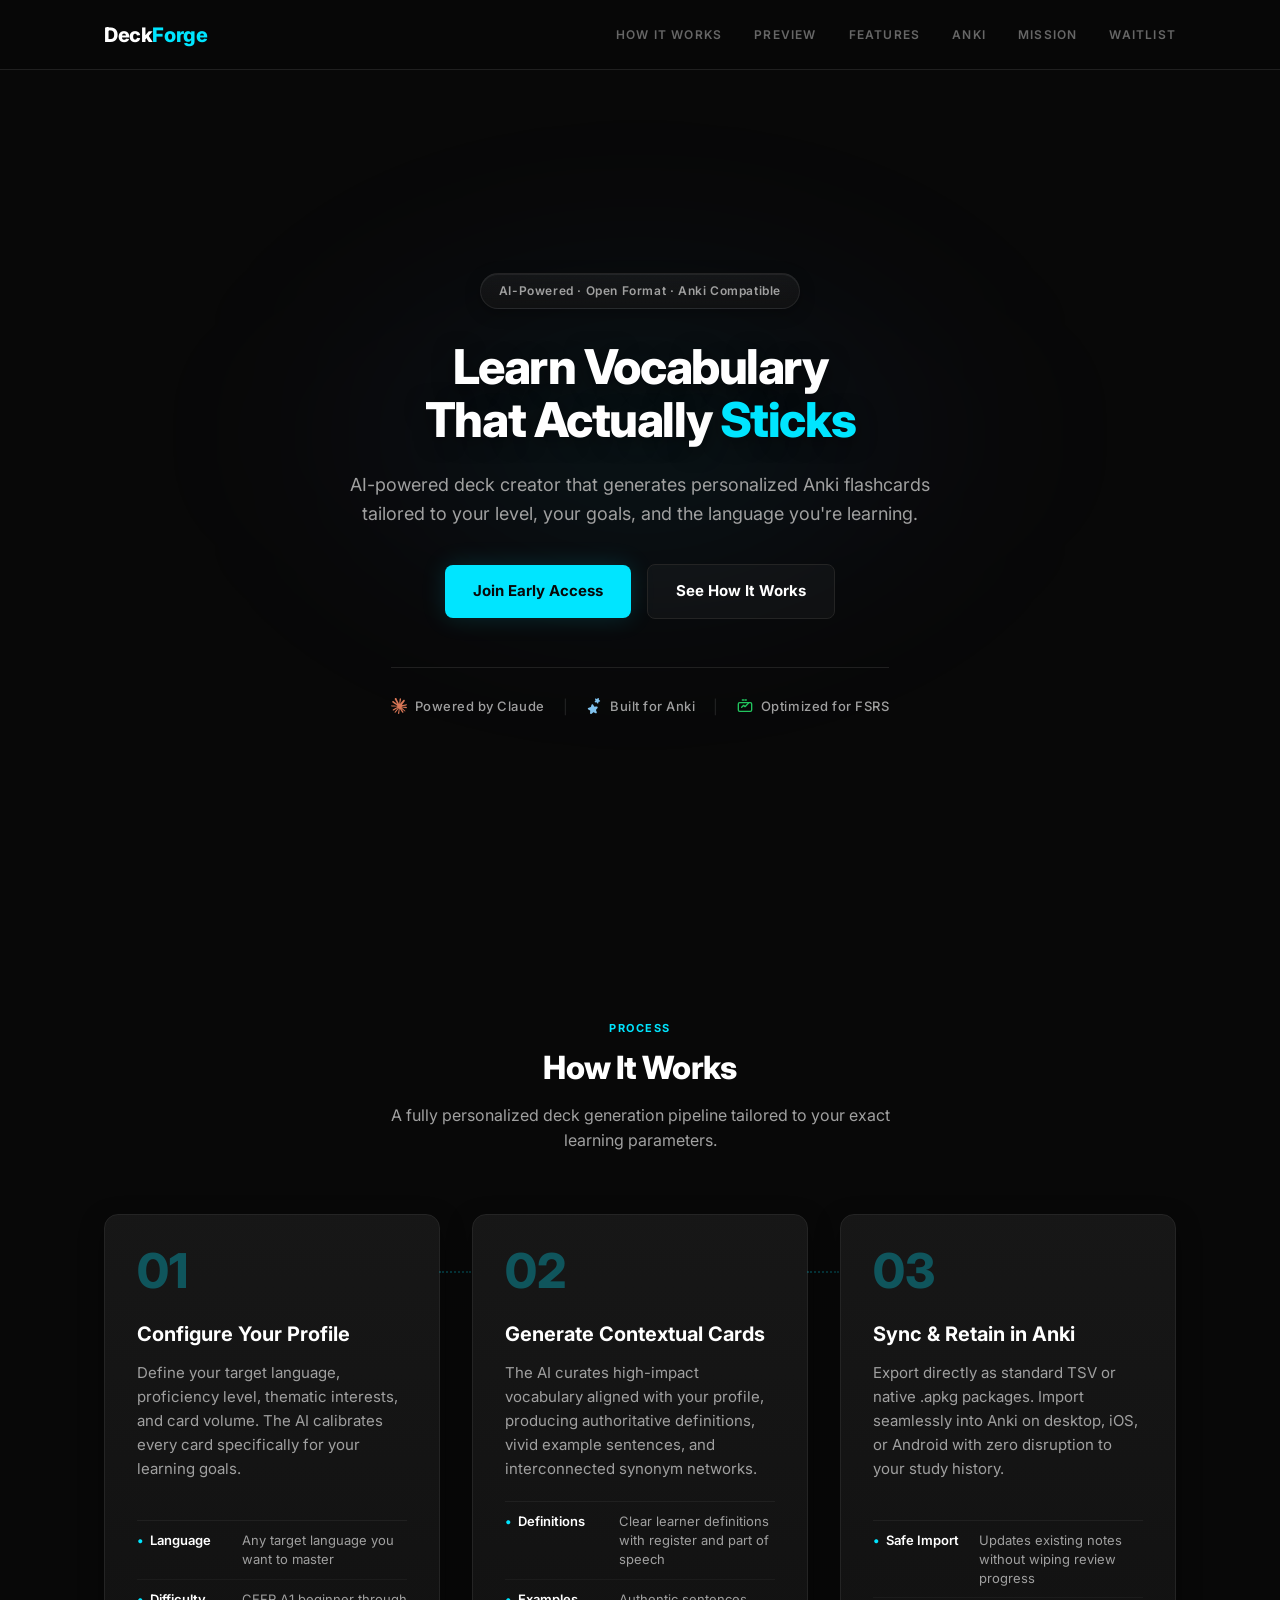
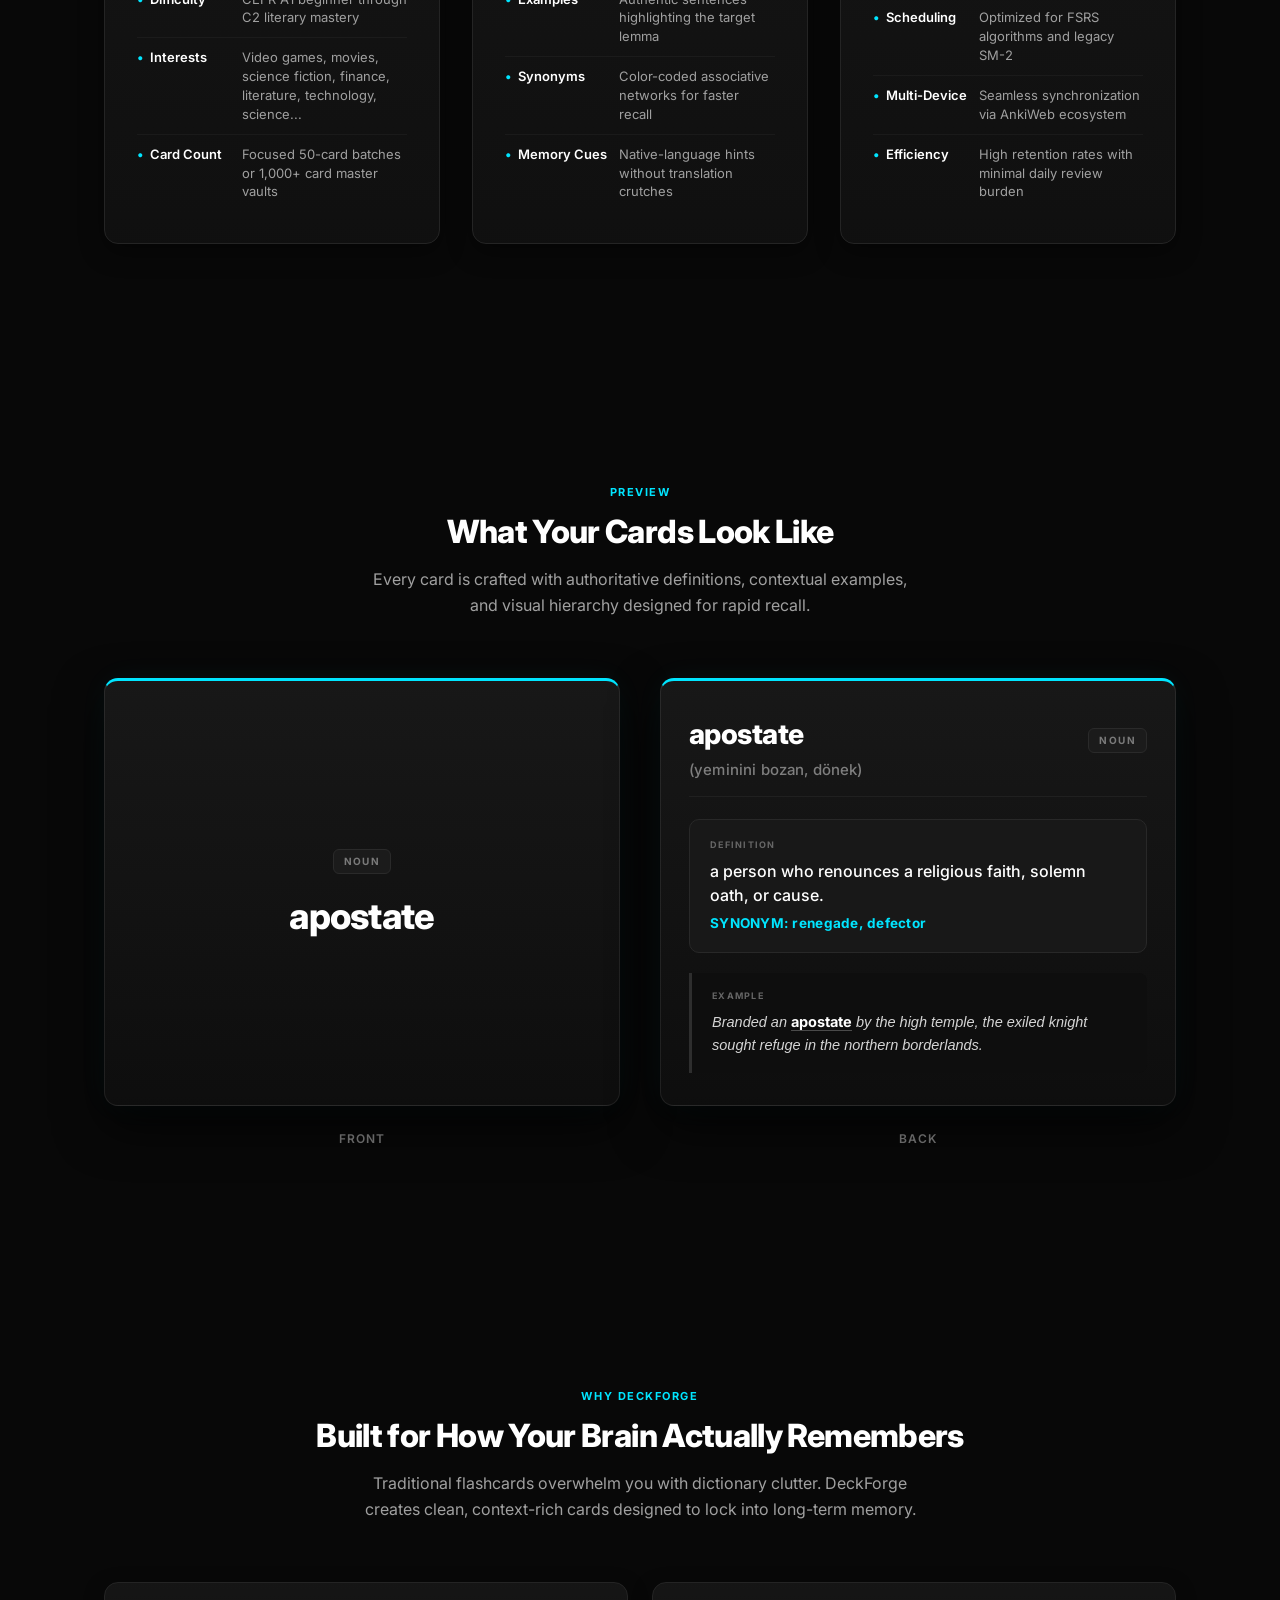
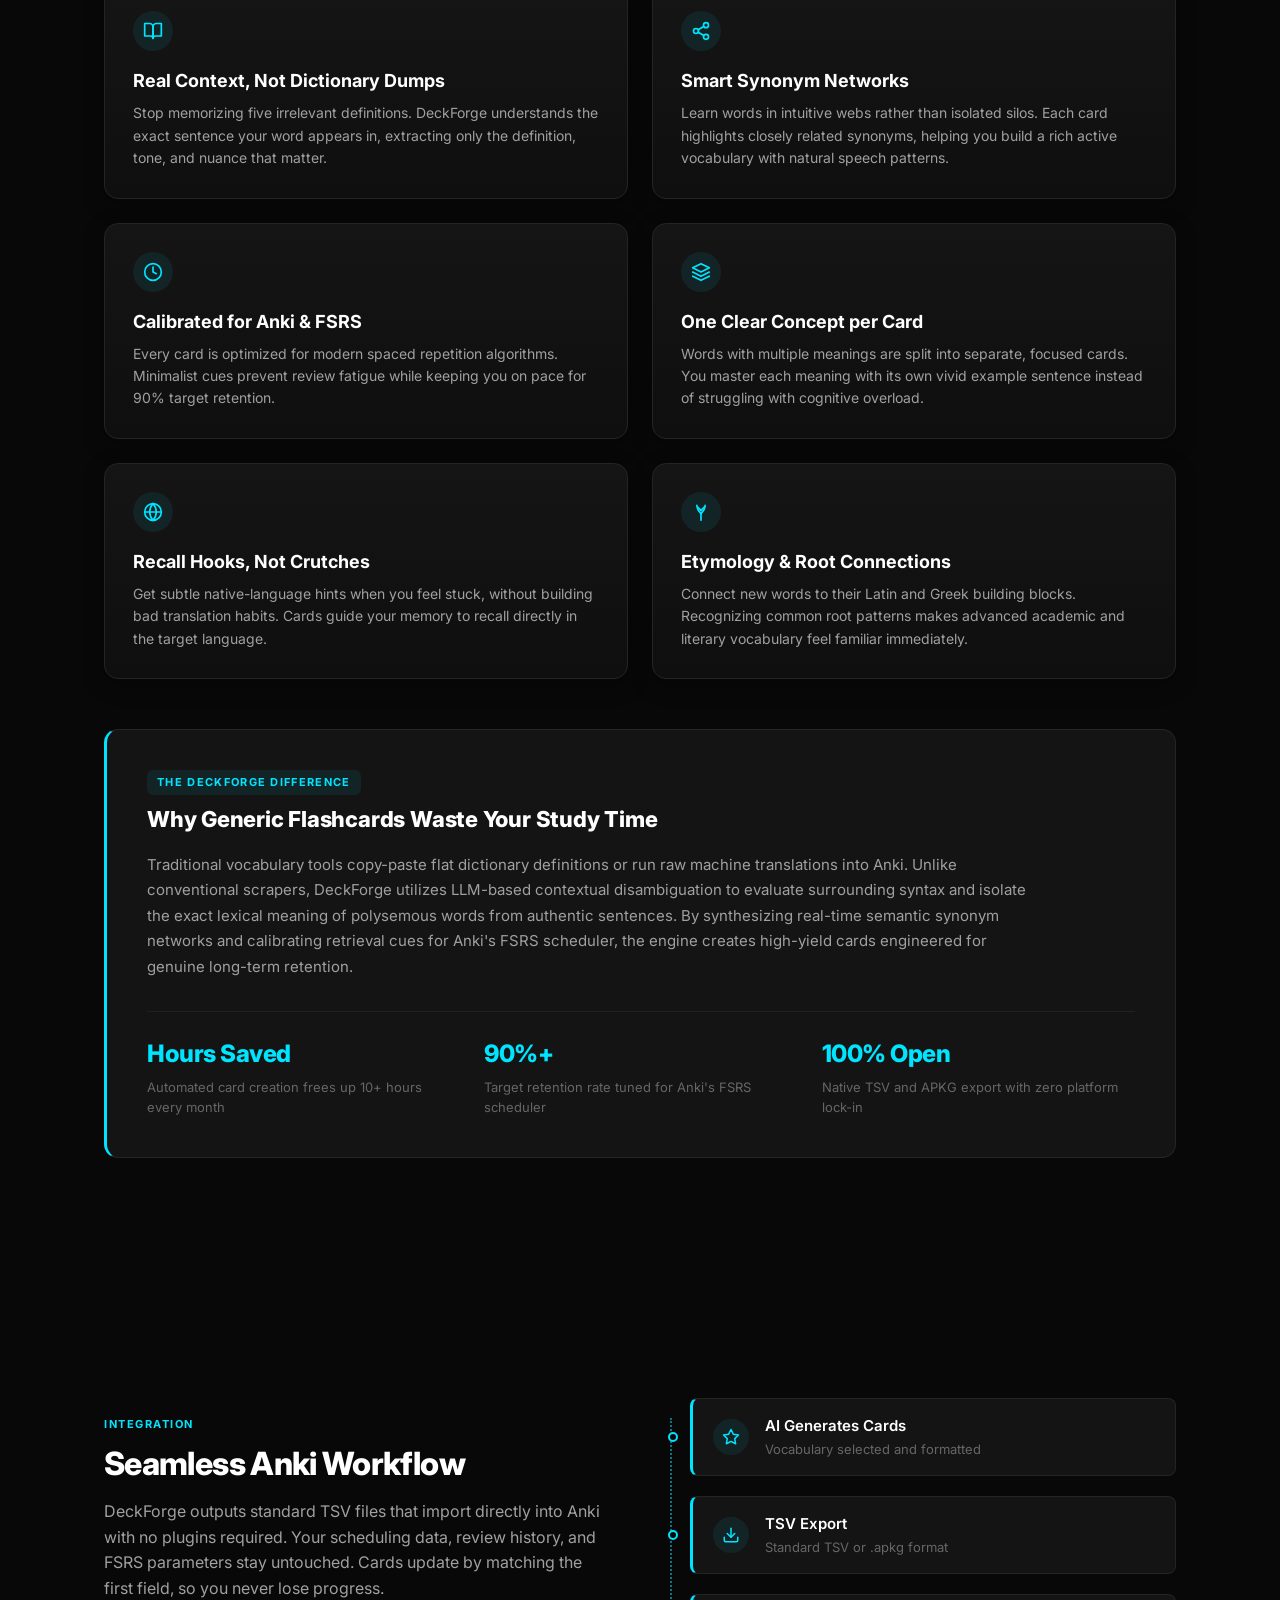
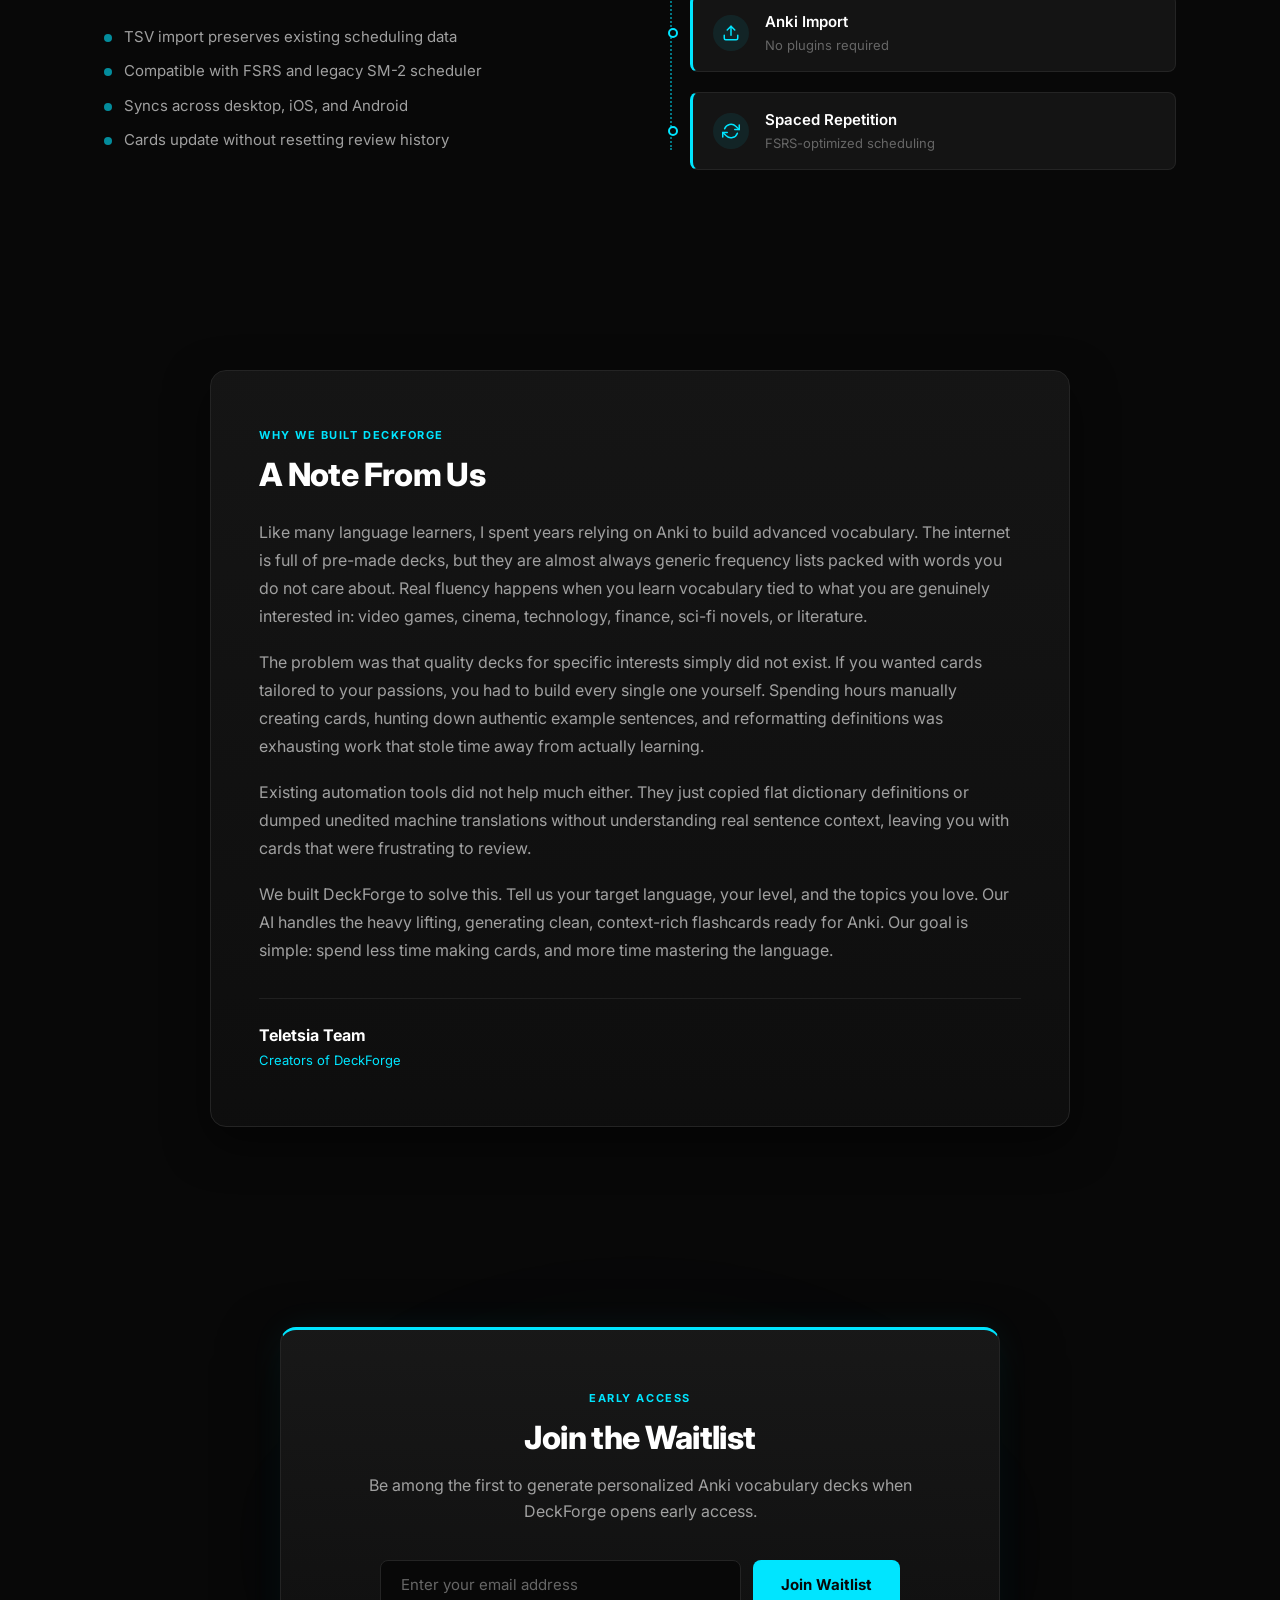
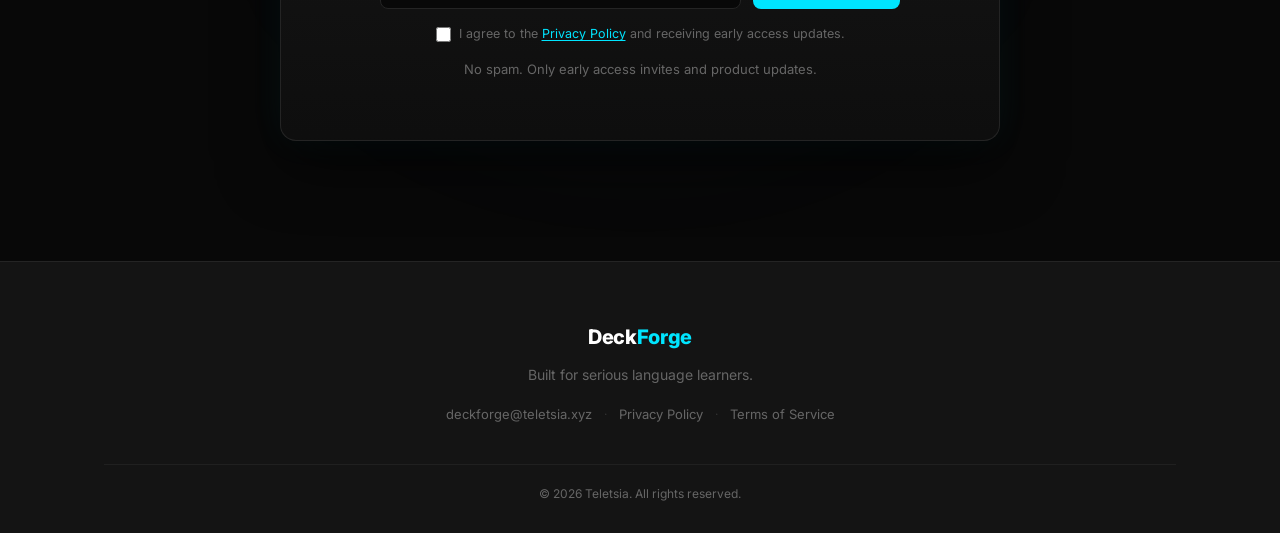
==== commit 247f829c: "Add files via upload" ====
--- a/index.html
+++ b/index.html
@@ -411,7 +411,7 @@
         <div class="founder-card fade-in">
           <div class="founder-header">
             <span class="overline">Why We Built DeckForge</span>
-            <h2 class="section-title">A Note From the Founder</h2>
+            <h2 class="section-title">A Note From Us</h2>
           </div>
           <div class="founder-body">
             <p>
